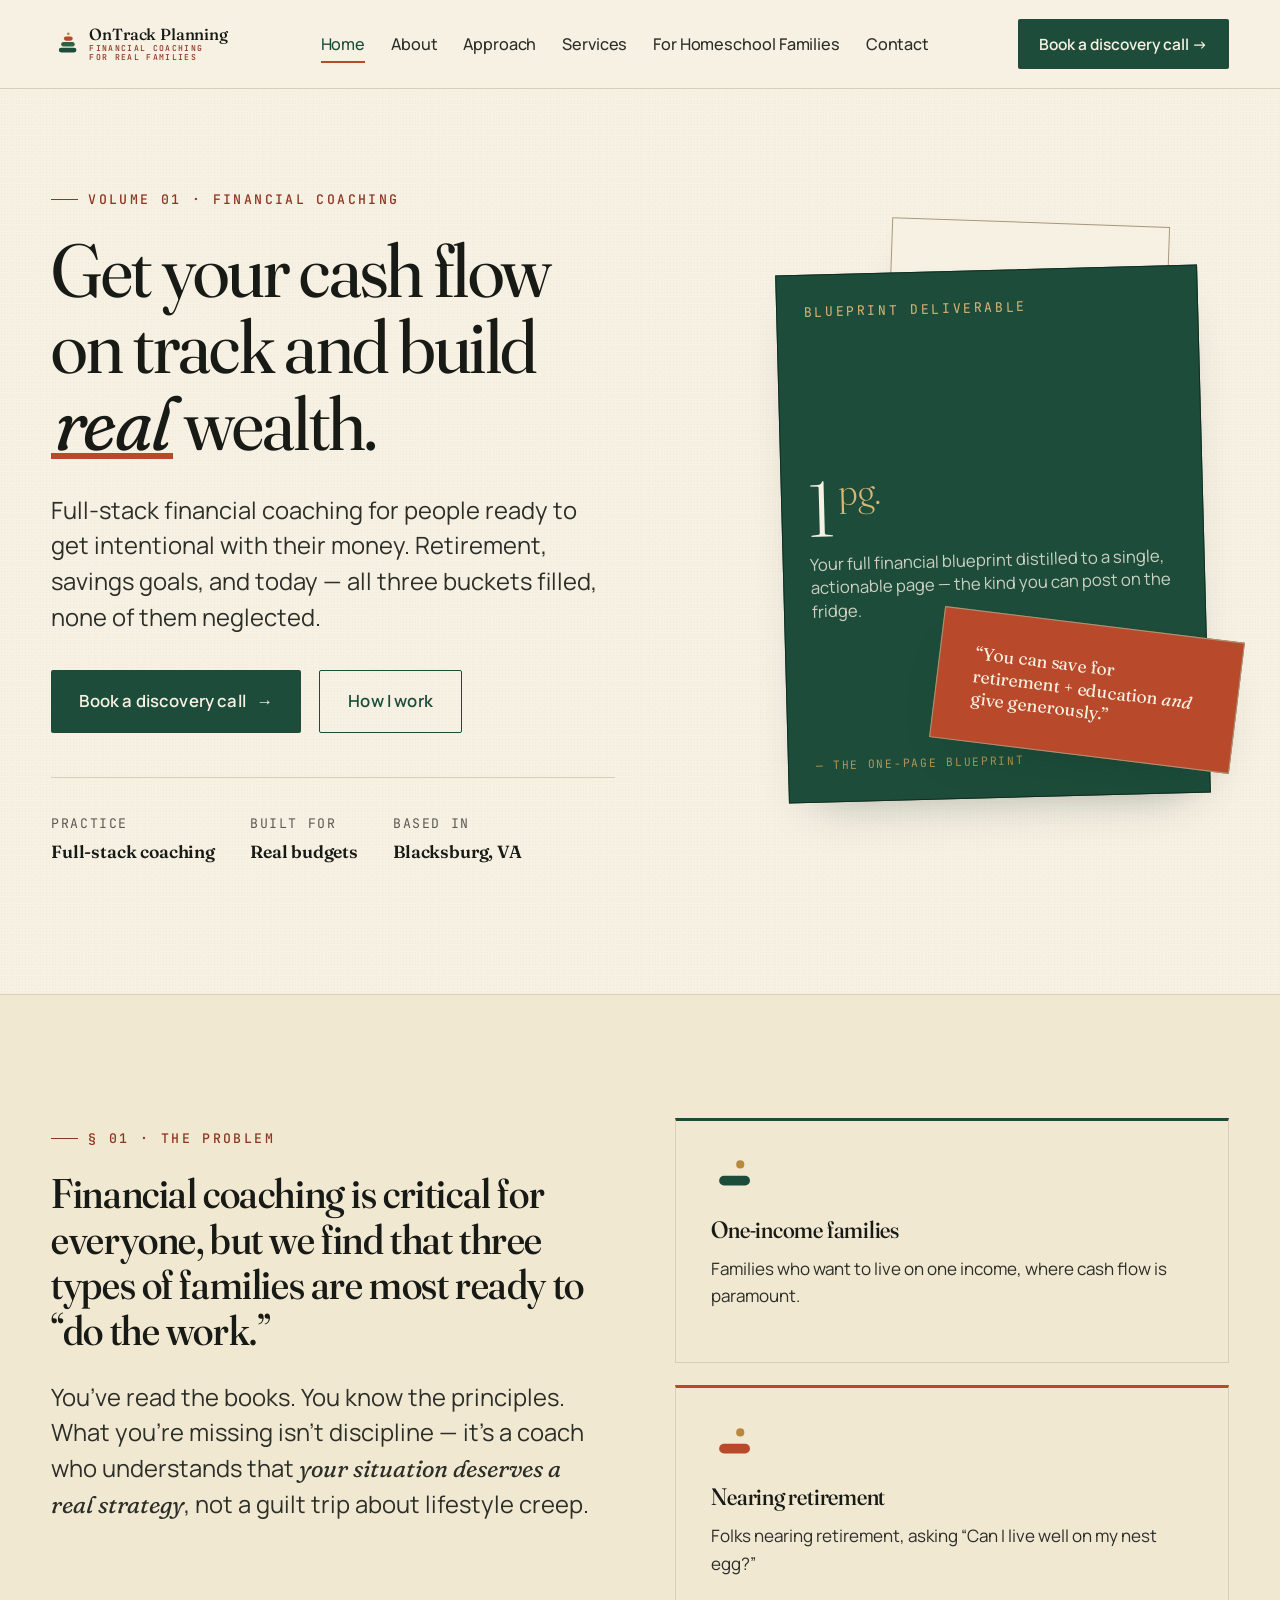
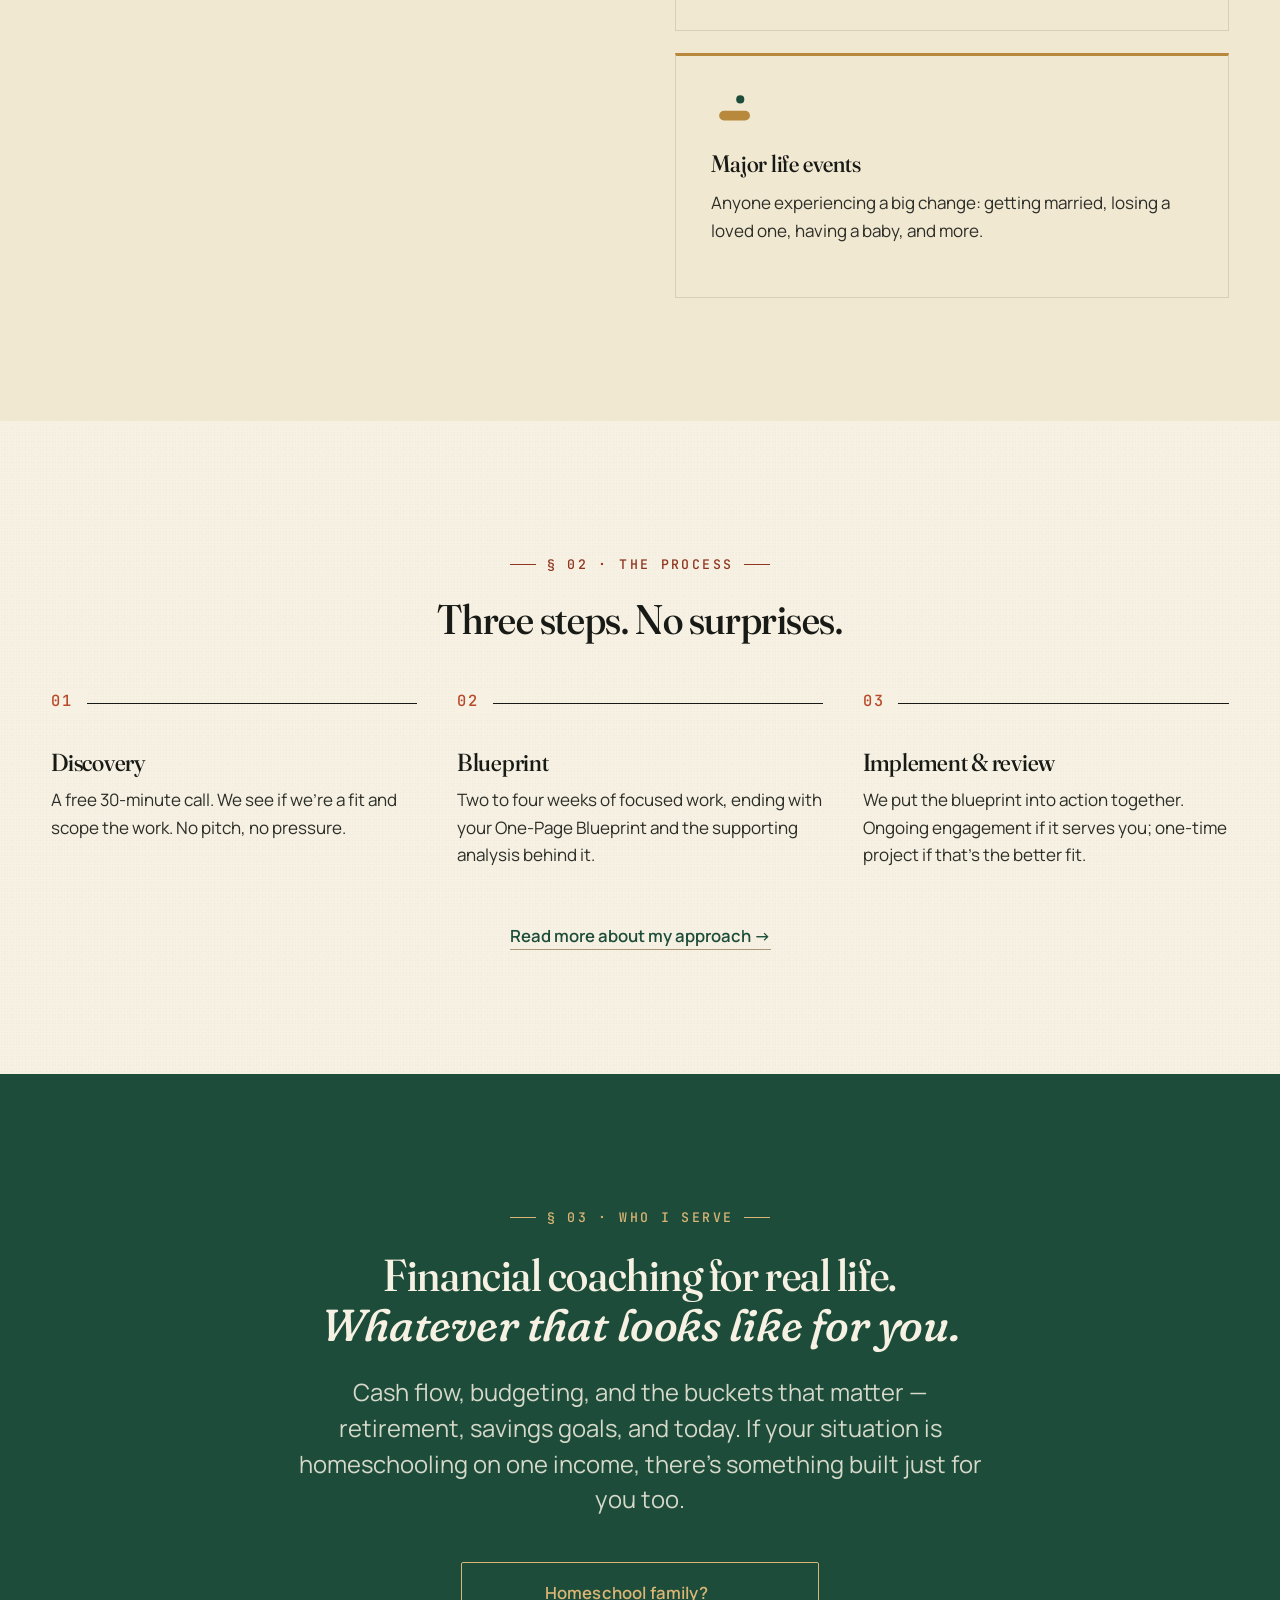
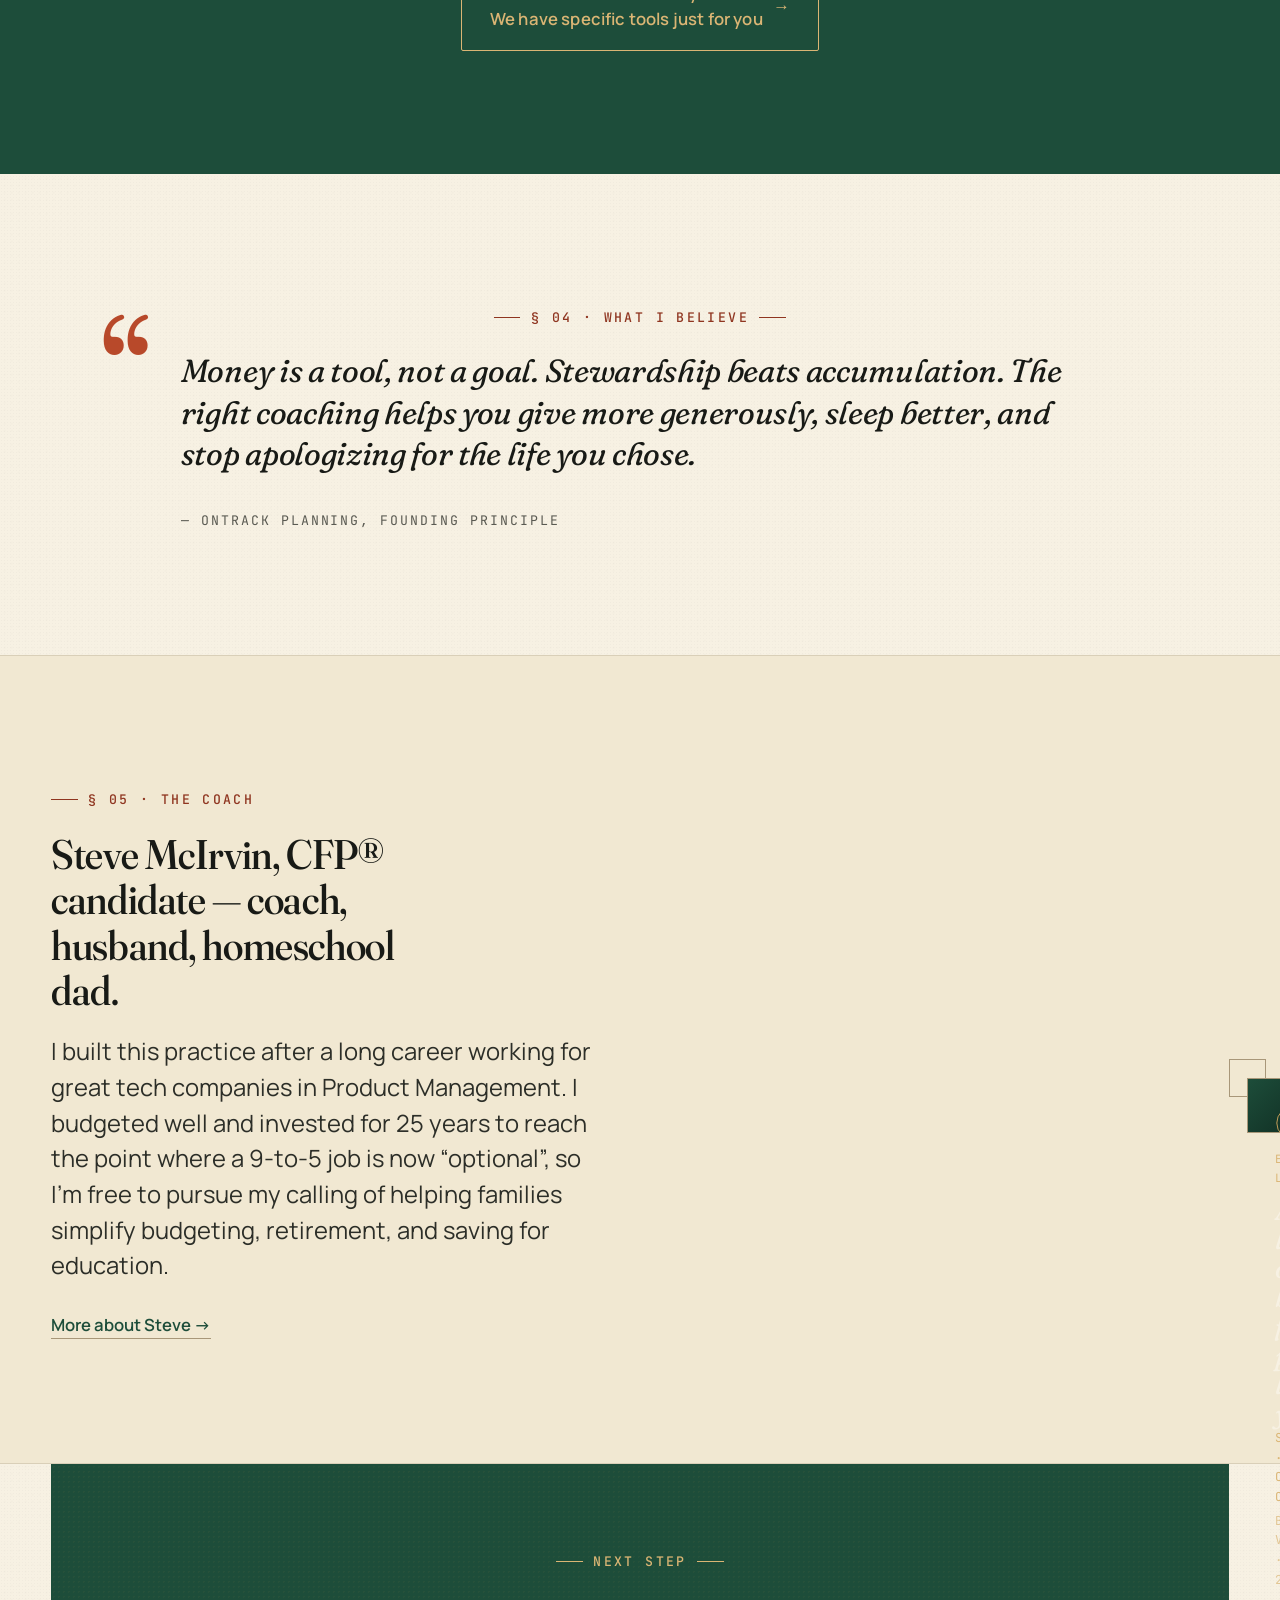
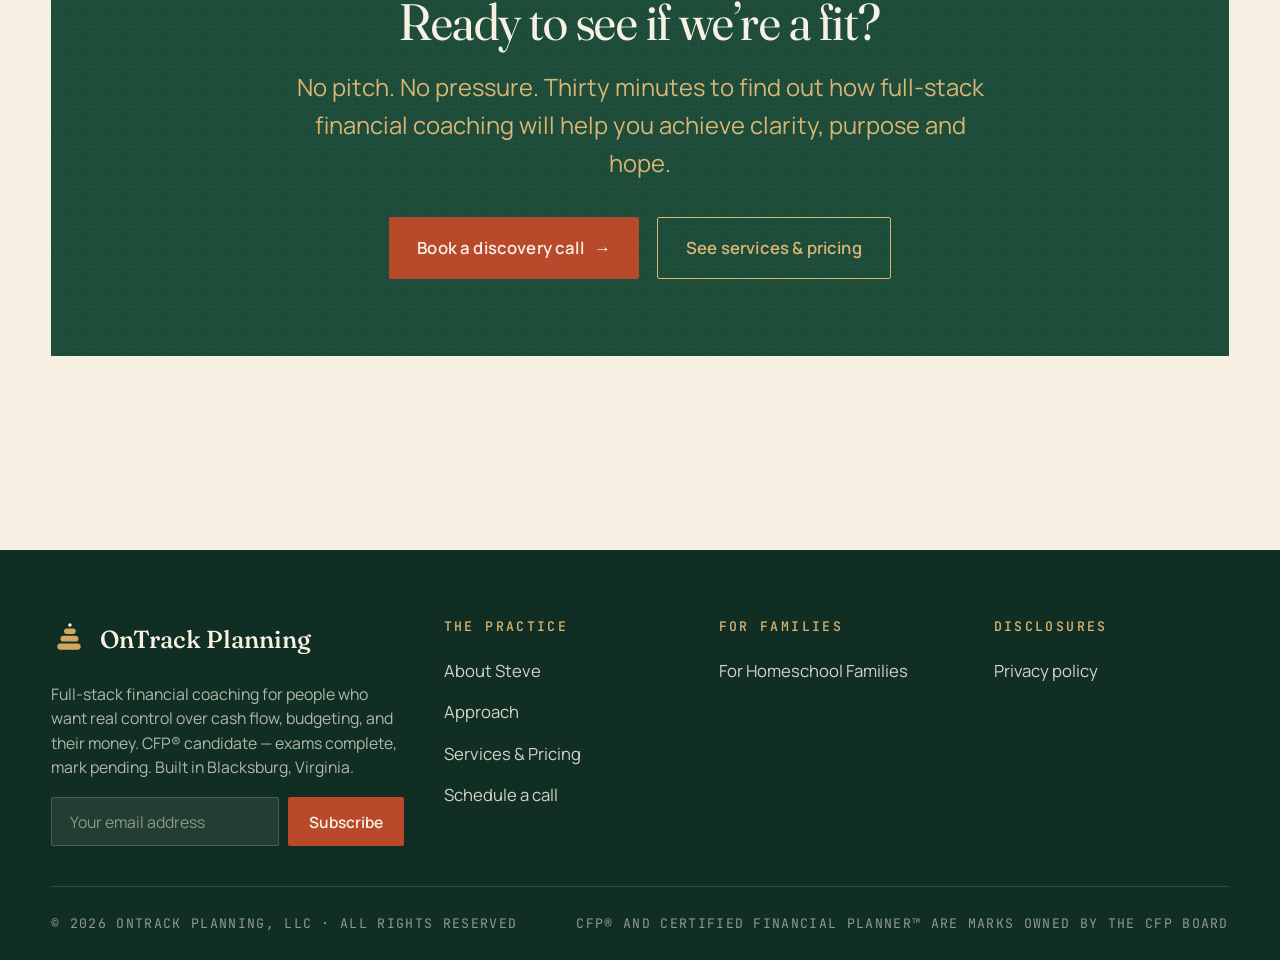
==== index.html @ 56418310 "Sync content from otp-source@a77f4260a13d72c2819e6f4f45ea67a76b4d316c" ====
<!DOCTYPE html>

<html lang="en">
<head>
<meta charset="utf-8"/>
<meta content="width=device-width, initial-scale=1.0" name="viewport"/>
<title>OnTrack Planning — Full-Stack Financial Coaching</title>
<meta content="Full-stack financial coaching for people who want real control over cash flow, budgeting, and their money. Retirement, savings goals, and today — without sacrificing what matters to you." name="description"/>
<link href="https://fonts.googleapis.com" rel="preconnect"/>
<link crossorigin="" href="https://fonts.gstatic.com" rel="preconnect"/>
<link href="https://fonts.googleapis.com/css2?family=Fraunces:ital,opsz,wght,SOFT,WONK@0,9..144,300..700,0..100,0..1;1,9..144,300..700,0..100,0..1&amp;family=Manrope:wght@400;500;600;700&amp;family=JetBrains+Mono:wght@400;500&amp;display=swap" rel="stylesheet"/>
<link href="style.css" rel="stylesheet"/>
</head>
<body>
<!-- ===== HEADER ===== -->
<header class="site-header">
<nav class="nav">
<a class="brand" href="index.html">
<svg aria-hidden="true" class="brand-lockup" viewBox="0 0 236 60" xmlns="http://www.w3.org/2000/svg">
<g transform="translate(4,11.9) scale(0.441875)">
<rect x="14" y="52" width="52" height="14" rx="7" fill="#1d4d3a"/>
<rect x="21" y="35" width="40" height="13" rx="6.5" fill="#2d6249"/>
<rect x="29" y="19" width="26" height="12" rx="6" fill="#b8492a"/>
<circle cx="42" cy="11" r="4" fill="#b8893d"/>
</g>
<text x="50" y="24.7" font-family="Fraunces, serif" font-weight="500" font-size="21" fill="#181a16" letter-spacing="-0.2">OnTrack Planning</text>
<text x="50" y="38.7" font-family="JetBrains Mono, monospace" font-weight="500" font-size="10.6" fill="#8f3520" letter-spacing="1.75"><tspan x="50" dy="0">FINANCIAL COACHING</tspan><tspan x="50" dy="12">FOR REAL FAMILIES</tspan></text>
</svg>
</a>
<ul class="nav-links" id="navLinks">
<li><a href="index.html" data-page="index" class="active">Home</a></li>
<li><a href="about.html" data-page="about">About</a></li>
<li><a href="approach.html" data-page="approach">Approach</a></li>
<li><a href="services.html" data-page="services">Services</a></li>
<li><a href="homeschool-families.html" data-page="homeschool-families">For Homeschool Families</a></li>
<li><a href="contact.html" data-page="contact">Contact</a></li>
</ul>
<a class="nav-cta" href="contact.html">Book a discovery call →</a>
<button aria-label="Toggle menu" class="nav-toggle" onclick="document.getElementById('navLinks').classList.toggle('open')">
<svg fill="none" height="24" stroke="currentColor" stroke-width="2" viewBox="0 0 24 24" width="24"><path d="M4 6h16M4 12h16M4 18h16"></path></svg>
</button>
</nav>
</header>
<!-- ===== HERO ===== -->
<section class="hero">
<div class="wrap">
<div class="hero-grid">
<div>
<div class="eyebrow fade-up" data-key="home.s00.eyebrow-01">Volume 01 · Financial Coaching</div>
<h1 class="hero-title fade-up delay-1" data-key="home.s00.hero-title-01">Get your cash flow on track and build <span class="serif-italic underline-rust">real</span> wealth.</h1>
<p class="lead fade-up delay-2" data-key="home.s00.lead-01" style="margin-top:1.75rem;">Full-stack financial coaching for people ready to get intentional with their money. Retirement, savings goals, and today — all three buckets filled, none of them neglected.</p>
<div class="hero-cta-row fade-up delay-3">
<a class="btn btn-primary" data-key="home.s00.btn-primary-01" href="contact.html">Book a discovery call <span class="arrow">→</span></a>
<a class="btn btn-secondary" data-key="home.s00.btn-secondary-01" href="approach.html">How I work</a>
</div>
<div class="hero-meta fade-up delay-4">
<div>
            Practice<strong>Full-stack coaching</strong>
</div>
<div>
            Built for<strong>Real budgets</strong>
</div>
<div>
            Based in<strong>Blacksburg, VA</strong>
</div>
</div>
</div>
<div aria-hidden="true" class="hero-visual fade-up delay-3">
<div class="hero-card accent">
<svg height="auto" viewbox="0 0 200 160" width="80%">
<defs>
<pattern height="4" id="grain1" patternunits="userSpaceOnUse" width="4">
<circle cx="2" cy="2" fill="#1d4d3a" opacity="0.2" r="0.4"></circle>
</pattern>
</defs>
<rect fill="url(#grain1)" height="160" width="200"></rect>
<!-- Tree-ring concentric circles -->
<g fill="none" stroke="#1d4d3a" stroke-width="1">
<circle cx="100" cy="80" r="15"></circle>
<circle cx="100" cy="80" opacity="0.7" r="28"></circle>
<circle cx="100" cy="80" opacity="0.5" r="42"></circle>
<circle cx="100" cy="80" opacity="0.3" r="58"></circle>
</g>
<circle cx="100" cy="80" fill="#b8492a" r="6"></circle>
<text fill="#1d4d3a" font-family="JetBrains Mono" font-size="6" letter-spacing="2" text-anchor="middle" x="100" y="148">PATIENT CAPITAL</text>
</svg>
</div>
<div class="hero-card main">
<div class="card-eyebrow" data-key="home.s00.card-eyebrow-01">Blueprint deliverable</div>
<div>
<div class="card-figure" data-key="home.s00.card-figure-01">1<sup>pg.</sup></div>
<p data-key="home.s00.p-01" style="margin:0; color:rgba(247,241,227,0.8); font-size:0.95rem; line-height:1.4;">Your full financial blueprint distilled to a single, actionable page — the kind you can post on the fridge.</p>
</div>
<div style="font-family: 'JetBrains Mono', monospace; font-size: 0.65rem; letter-spacing: 0.15em; color: rgba(212,168,92,0.8); text-transform: uppercase;">
            — the One‑Page Blueprint
          </div>
</div>
<div class="hero-card note">
<span style="padding: 0 0.5rem;">“You can save for retirement + education <em>and</em> give generously.”</span>
</div>
</div>
</div>
</div>
</section>
<!-- ===== THE PROBLEM ===== -->
<section style="background: var(--paper-warm); border-top: 1px solid var(--rule);">
<div class="wrap">
<div class="two-col" style="align-items: start;">
<div>
<div class="eyebrow" data-key="home.s01.eyebrow-01">§ 01 · The problem</div>
<h2 data-key="home.s01.h2-01">Financial coaching is critical for everyone, but we find that three types of families are most ready to “do the work.”</h2>
<p class="lead" data-key="home.s01.p-01" style="margin-top: 1.5rem;">You’ve read the books. You know the principles. What you’re missing isn’t discipline — it’s a coach who understands that <span class="serif-italic">your situation deserves a real strategy</span>, not a guilt trip about lifestyle creep.</p>
</div>
<div class="card-grid" style="gap: 1.25rem;">
<div class="card" style="border-top: 3px solid var(--forest);">
<svg aria-hidden="true" height="33" style="margin-bottom: 1rem;" viewbox="0 0 64 40" width="52">
<rect height="12" rx="6" style="fill: var(--forest);" width="38" x="10" y="24"></rect>
<circle cx="36" cy="10" r="5" style="fill: var(--gold);"></circle>
</svg>
<h3 data-key="home.s01.h3-01">One-income families</h3>
<p data-key="home.s01.card-p-01">Families who want to live on one income, where cash flow is paramount.</p>
</div>
<div class="card" style="border-top: 3px solid var(--rust);">
<svg aria-hidden="true" height="33" style="margin-bottom: 1rem;" viewbox="0 0 64 40" width="52">
<rect height="12" rx="6" style="fill: var(--rust);" width="38" x="10" y="24"></rect>
<circle cx="36" cy="10" r="5" style="fill: var(--gold);"></circle>
</svg>
<h3 data-key="home.s01.h3-02">Nearing retirement</h3>
<p data-key="home.s01.card-p-02">Folks nearing retirement, asking “Can I live well on my nest egg?”</p>
</div>
<div class="card" style="border-top: 3px solid var(--gold);">
<svg aria-hidden="true" height="33" style="margin-bottom: 1rem;" viewbox="0 0 64 40" width="52">
<rect height="12" rx="6" style="fill: var(--gold);" width="38" x="10" y="24"></rect>
<circle cx="36" cy="10" r="5" style="fill: var(--forest);"></circle>
</svg>
<h3 data-key="home.s01.h3-03">Major life events</h3>
<p data-key="home.s01.card-p-03">Anyone experiencing a big change: getting married, losing a loved one, having a baby, and more.</p>
</div>
</div>
</div>
</div>
</section>
<!-- ===== 3-STEP PROCESS ===== -->
<section>
<div class="wrap">
<div class="section-head center">
<div>
<div class="eyebrow center" data-key="home.s02.eyebrow-01">§ 02 · The process</div>
<h2 data-key="home.s02.h2-01">Three steps. No surprises.</h2>
</div>
</div>
<div class="steps three">
<div class="step">
<h3 data-key="home.s02.h3-01">Discovery</h3>
<p data-key="home.s02.p-01">A free 30-minute call. We see if we’re a fit and scope the work. No pitch, no pressure.</p>
</div>
<div class="step">
<h3 data-key="home.s02.h3-02">Blueprint</h3>
<p data-key="home.s02.p-02">Two to four weeks of focused work, ending with your One-Page Blueprint and the supporting analysis behind it.</p>
</div>
<div class="step">
<h3 data-key="home.s02.h3-03">Implement &amp; review</h3>
<p data-key="home.s02.p-03">We put the blueprint into action together. Ongoing engagement if it serves you; one-time project if that’s the better fit.</p>
</div>
</div>
<div class="text-center" style="margin-top: 3rem;">
<a class="text-link" data-key="home.s02.link-01" href="approach.html">Read more about my approach →</a>
</div>
</div>
</section>
<!-- ===== WHO I SERVE ===== -->
<section style="background: var(--forest); color: var(--paper);">
<div class="wrap">
<div style="display: grid; grid-template-columns: 1fr; gap: 3rem; align-items: center;">
<div style="text-align: center; max-width: 56rem; margin: 0 auto;">
<div class="eyebrow center on-dark" data-key="home.s03.eyebrow-01">§ 03 · who I serve</div>
<h2 data-key="home.s03.h2-01" style="color: var(--paper); font-size: clamp(2rem, 3.5vw, 3rem);">Financial coaching for real life.<br/><span class="serif-italic">Whatever that looks like for you.</span></h2>
<p data-key="home.s03.p-01" style="color: rgba(247,241,227,0.85); font-size: var(--t-lead); max-width: 50ch; margin: 1.5rem auto 0; line-height: 1.5;">Cash flow, budgeting, and the buckets that matter — retirement, savings goals, and today. If your situation is homeschooling on one income, there’s something built just for you too.</p>
<div style="margin-top: 2.5rem;">
<a class="btn btn-secondary" data-key="home.s03.btn-secondary-01" href="homeschool-families.html" style="border-color: var(--gold-soft); color: var(--gold-soft);">Homeschool family?<br/>We have specific tools just for you <span class="arrow">→</span></a>
</div>
</div>
</div>
</div>
</section>
<!-- ===== PHILOSOPHY (replaces social proof pre-launch) ===== -->
<section>
<div class="wrap-narrow">
<div class="text-center">
<div class="eyebrow center" data-key="home.s04.eyebrow-01">§ 04 · What I believe</div>
</div>
<blockquote class="pullquote" data-key="home.s04.blockquote-01">Money is a tool, not a goal. Stewardship beats accumulation. The right coaching helps you give more generously, sleep better, and stop apologizing for the life you chose.</blockquote>
<span class="pullquote-attr" data-key="home.s04.pullquote-attr-01">— OnTrack Planning, founding principle</span>
</div>
</section>
<!-- ===== FEATURED RESOURCES (hidden — re-enable by removing this comment wrapper) =====
<section style="background: var(--paper-warm); border-top: 1px solid var(--rule); border-bottom: 1px solid var(--rule);">
<div class="wrap">
<div class="section-head">
<div>
<div class="eyebrow" data-key="home.s05.eyebrow-01">§ 05 · Recent essays</div>
<h2 data-key="home.s05.h2-01">Read first. Decide later.</h2>
</div>
<p class="lead" data-key="home.s05.lead-01">Long-form thinking on the specific money decisions real families face. One new piece each week.</p>
</div>
<div class="card-grid three">
<article class="card">
<span class="card-meta" data-key="home.s05.meta-01">Cornerstone · 12 min read</span>
<h3 data-key="home.s05.h3-01">The One-Income Family Money Reset</h3>
<p data-key="home.s05.p-01">The reset isn’t about cutting back. It’s about deciding which buckets get fed in which order, and committing.</p>
<a class="text-link" data-key="home.s05.link-01" href="resources.html">Read the essay →</a>
</article>
<article class="card">
<span class="card-meta" data-key="home.s05.meta-02">Niche · 9 min read</span>
<h3 data-key="home.s05.h3-02">Why generic budgeting advice keeps failing you</h3>
<p data-key="home.s05.p-02">Standard financial advice assumes steady income and a tidy timeline. Most of it doesn’t survive contact with real life.</p>
<a class="text-link" data-key="home.s05.link-02" href="resources.html">Read the essay →</a>
</article>
<article class="card">
<span class="card-meta" data-key="home.s05.meta-03">Framework · 11 min read</span>
<h3 data-key="home.s05.h3-03">The 3-Bucket Approach</h3>
<p data-key="home.s05.p-03">Retirement, savings goals, today. How to fund all three without robbing any of them.</p>
<a class="text-link" data-key="home.s05.link-03" href="resources.html">Read the essay →</a>
</article>
</div>
<div class="text-center" style="margin-top: 2.5rem;">
<a class="text-link" data-key="home.s05.link-04" href="resources.html">See all resources →</a>
</div>
</div>
</section>
===== END FEATURED RESOURCES ===== -->
<!-- ===== ABOUT SNAPSHOT ===== -->
<section style="background: var(--paper-warm); border-top: 1px solid var(--rule); border-bottom: 1px solid var(--rule);">
<div class="wrap">
<div class="two-col" style="align-items: center;">
<div>
<div class="eyebrow" data-key="home.s05.eyebrow-01">§ 05 · The coach</div>
<h2 data-key="home.s05.h2-01" style="max-width: 14ch;">Steve McIrvin, CFP® candidate — coach, husband, homeschool dad.</h2>
<p class="lead" data-key="home.s05.lead-01">I built this practice after a long career working for great tech companies in Product Management. I budgeted well and invested for 25 years to reach the point where a 9-to-5 job is now “optional”, so I'm free to pursue my calling of helping families simplify budgeting, retirement, and saving for education.</p>
<a class="text-link" data-key="home.s05.link-01" href="about.html">More about Steve →</a>
</div>
<div style="position: relative; aspect-ratio: 4 / 5; max-width: 380px; margin-left: auto;">
<!-- Decorative bookplate / portrait frame -->
<div style="position: absolute; inset: 0; background: var(--paper-warm); border: 1px solid var(--rule-strong); padding: 1rem;">
<div style="position: absolute; inset: 1rem; border: 1px solid var(--rule-strong); padding: 1.5rem; display: flex; flex-direction: column; justify-content: space-between; background: linear-gradient(135deg, var(--forest) 0%, var(--forest-deep) 100%); color: var(--paper);">
<div>
<svg fill="none" height="36" viewbox="0 0 40 40" width="36">
<circle cx="20" cy="20" r="18" stroke="#d4a85c" stroke-width="1"></circle>
<text fill="#d4a85c" font-family="Fraunces" font-size="14" font-style="italic" text-anchor="middle" x="20" y="25">S</text>
</svg>
</div>
<div>
<div style="font-family: 'JetBrains Mono', monospace; font-size: 0.65rem; letter-spacing: 0.18em; text-transform: uppercase; color: var(--gold-soft); margin-bottom: 0.5rem;">Ex Libris</div>
<div style="font-family: 'Fraunces', serif; font-size: 1.5rem; line-height: 1.1; font-style: italic; font-variation-settings: 'SOFT' 70;">
                A library of blueprints for people like you.
              </div>
</div>
<div style="font-family: 'JetBrains Mono', monospace; font-size: 0.7rem; letter-spacing: 0.15em; text-transform: uppercase; color: var(--gold-soft);">
<div>Steve · CFP® Candidate</div>
<div style="margin-top: 4px; opacity: 0.7;">Blacksburg, VA · 2026</div>
</div>
</div>
</div>
</div>
</div>
</div>
</section>
<!-- ===== FINAL CTA ===== -->
<section style="padding-top: 0;">
<div class="wrap">
<div class="cta-block">
<div class="eyebrow center on-dark" data-key="home.s06.eyebrow-01">Next step</div>
<h2 data-key="home.s06.h2-01">Ready to see if we’re a fit?</h2>
<p data-key="home.s06.p-01">No pitch. No pressure. Thirty minutes to find out how full-stack financial coaching will help you achieve clarity, purpose and hope.</p>
<div class="cta-block-row">
<a class="btn btn-primary" data-key="home.s06.btn-primary-01" href="contact.html">Book a discovery call <span class="arrow">→</span></a>
<a class="btn btn-secondary" data-key="home.s06.btn-secondary-01" href="services.html">See services &amp; pricing</a>
</div>
</div>
</div>
</section>
<!-- ===== FOOTER ===== -->
<footer class="site-footer">
<div class="wrap">
<div class="footer-grid">
<div class="footer-col">
<div class="footer-brand">
<svg width="36" height="36" viewBox="0 0 80 80" fill="none">
<rect x="14" y="52" width="52" height="14" rx="7" fill="#d4a85c"/>
<rect x="21" y="35" width="40" height="13" rx="6.5" fill="#d4a85c"/>
<rect x="29" y="19" width="26" height="12" rx="6" fill="#d4a85c"/>
<circle cx="42" cy="11" r="4" fill="#f7f1e3"/>
</svg>
<div class="footer-brand-name">OnTrack Planning</div>
</div>
<p>Full-stack financial coaching for people who want real control over cash flow, budgeting, and their money. CFP® candidate — exams complete, mark pending. Built in Blacksburg, Virginia.</p>
<form class="footer-email" onsubmit="event.preventDefault();">
<input aria-label="Email" placeholder="Your email address" type="email"/>
<button type="submit">Subscribe</button>
</form>
</div>
<div class="footer-col">
<h4>The Practice</h4>
<ul>
<li><a href="about.html">About Steve</a></li>
<li><a href="approach.html">Approach</a></li>
<li><a href="services.html">Services &amp; Pricing</a></li>
<li><a href="contact.html">Schedule a call</a></li>
</ul>
</div>
<div class="footer-col">
<h4>For Families</h4>
<ul>
<li><a href="homeschool-families.html">For Homeschool Families</a></li>
<!-- <li><a href="resources.html">Workshops</a></li> -->
<!-- <li><a href="resources.html">Articles archive</a></li> -->
</ul>
</div>
<div class="footer-col">
<h4>Disclosures</h4>
<ul>
<!-- <li><a href="#">Form ADV Part 2</a></li> -->
<!-- <li><a href="#">Form CRS</a></li> -->
<li><a href="policies-terms.html">Privacy policy</a></li>
<!-- <li><a href="#">Terms of service</a></li> -->
</ul>
</div>
</div>
<div class="footer-bottom">
<div>© 2026 OnTrack Planning, LLC · All rights reserved</div>
<div>CFP® and Certified Financial Planner™ are marks owned by the CFP Board</div>
</div>
</div>
</footer>
</body>
</html>
---- style.css ----
/* =========================================================
   OnTrack Planning — Design System
   Editorial / scholarly aesthetic
   Deep forest + warm rust on parchment
   ========================================================= */

:root {
  /* Ink & paper */
  --ink:        #181a16;
  --ink-soft:   #2c2e28;
  --ink-mute:   #5a5a52;
  --rule:       #d9cfb8;
  --rule-strong:#a89779;

  /* Parchment / cream backgrounds */
  --paper:      #f7f1e3;
  --paper-warm: #f1e8d2;
  --paper-deep: #e9dec2;

  /* Forest — primary brand */
  --forest:        #1d4d3a;
  --forest-deep:   #102e23;
  --forest-soft:   #2d6249;

  /* Rust — accent */
  --rust:       #b8492a;
  --rust-deep:  #8f3520;

  /* Gold — for marks and seals */
  --gold:       #b8893d;
  --gold-soft:  #dab574;

  /* Type scale (clamp for fluid) */
  --t-display:  clamp(3.5rem, 7vw + 1rem, 7.5rem);
  --t-hero:     clamp(2.75rem, 4.5vw + 1rem, 5rem);
  --t-h1:       clamp(2.25rem, 3.5vw + 0.75rem, 3.75rem);
  --t-h2:       clamp(1.75rem, 2.2vw + 0.75rem, 2.5rem);
  --t-h3:       clamp(1.25rem, 1.2vw + 0.75rem, 1.6rem);
  --t-lead:     clamp(1.1rem, 0.6vw + 0.95rem, 1.35rem);
  --t-body:     1.0625rem;
  --t-small:    0.875rem;
  --t-micro:    0.75rem;

  /* Spacing */
  --gap-xs: 0.5rem;
  --gap-sm: 1rem;
  --gap:    1.5rem;
  --gap-md: 2.25rem;
  --gap-lg: 4rem;
  --gap-xl: 7rem;
  --gap-xxl: 10rem;

  --container: 78rem;
  --container-narrow: 58rem;
  --container-wide: 92rem;
}

* { box-sizing: border-box; }

html { scroll-behavior: smooth; font-size: 110%; }

body {
  margin: 0;
  font-family: "Manrope", system-ui, sans-serif;
  font-size: var(--t-body);
  line-height: 1.6;
  color: var(--ink);
  background: var(--paper);
  -webkit-font-smoothing: antialiased;
  background-image:
    radial-gradient(rgba(24,26,22,0.025) 1px, transparent 1px),
    radial-gradient(rgba(24,26,22,0.018) 1px, transparent 1px);
  background-size: 3px 3px, 7px 7px;
  background-position: 0 0, 1.5px 1.5px;
}

/* =========================================================
   Typography
   ========================================================= */

h1, h2, h3, h4, .display, .serif {
  font-family: "Fraunces", "Times New Roman", serif;
  font-weight: 500;
  letter-spacing: -0.01em;
  line-height: 1.05;
  color: var(--ink);
  margin: 0 0 0.5em;
  font-variation-settings: "SOFT" 30, "WONK" 0, "opsz" 144;
}

h1 { font-size: var(--t-h1); }
h2 { font-size: var(--t-h2); line-height: 1.1; }
h3 { font-size: var(--t-h3); line-height: 1.2; }

.display {
  font-size: var(--t-display);
  font-weight: 400;
  line-height: 0.95;
  letter-spacing: -0.025em;
}

.hero-title {
  font-size: var(--t-hero);
  font-weight: 400;
  line-height: 1.02;
  letter-spacing: -0.022em;
  margin: 0;
}

.lead {
  font-size: var(--t-lead);
  line-height: 1.5;
  color: var(--ink-soft);
  font-weight: 400;
  max-width: 42ch;
}

p { margin: 0 0 1.1em; max-width: 64ch; }
p:last-child { margin-bottom: 0; }

em, i { font-family: "Fraunces", serif; font-style: italic; font-variation-settings: "SOFT" 50; }

.eyebrow {
  font-family: "JetBrains Mono", ui-monospace, monospace;
  font-size: var(--t-micro);
  text-transform: uppercase;
  letter-spacing: 0.18em;
  color: var(--rust-deep);
  font-weight: 500;
  display: inline-flex;
  align-items: center;
  gap: 0.6rem;
  margin-bottom: 1.25rem;
}

.eyebrow::before {
  content: "";
  width: 1.5rem;
  height: 1px;
  background: var(--rust-deep);
}

.eyebrow.center { justify-content: center; }
.eyebrow.center::after {
  content: "";
  width: 1.5rem;
  height: 1px;
  background: var(--rust-deep);
}

/* On-dark variant: used when an eyebrow sits on a dark (forest) section
   background. Swaps the rust-deep dash/text color for gold-soft, which
   is readable against forest. Apply as an added class (e.g.
   class="eyebrow center on-dark") rather than inline styles/manual
   spans, so it survives content.md re-syncs. */
.eyebrow.on-dark { color: var(--gold-soft); }
.eyebrow.on-dark::before { background: var(--gold-soft); }
.eyebrow.on-dark.center::after { background: var(--gold-soft); }

.section-num {
  font-family: "JetBrains Mono", monospace;
  font-size: var(--t-micro);
  color: var(--rust);
  letter-spacing: 0.1em;
  display: block;
  margin-bottom: 0.75rem;
}

.underline-rust {
  display: inline;
  background-image: linear-gradient(to right, var(--rust) 0, var(--rust) 100%);
  background-size: 100% 6px;
  background-position: 0 88%;
  background-repeat: no-repeat;
  padding: 0 0.05em;
}

.underline-forest {
  background-image: linear-gradient(to right, var(--forest-soft) 0, var(--forest-soft) 100%);
  background-size: 100% 6px;
  background-position: 0 88%;
  background-repeat: no-repeat;
}

.serif-italic {
  font-family: "Fraunces", serif;
  font-style: italic;
  font-variation-settings: "SOFT" 70;
}

/* =========================================================
   Layout
   ========================================================= */

.wrap {
  max-width: var(--container);
  margin: 0 auto;
  padding: 0 clamp(1.25rem, 4vw, 3rem);
}

.wrap-narrow { max-width: var(--container-narrow); margin: 0 auto; padding: 0 clamp(1.25rem, 4vw, 3rem); }
.wrap-wide   { max-width: var(--container-wide);   margin: 0 auto; padding: 0 clamp(1.25rem, 4vw, 3rem); }

section { padding: var(--gap-xl) 0; position: relative; }
section.tight { padding: var(--gap-lg) 0; }
section.short { padding: var(--gap-md) 0; }

.rule {
  height: 1px;
  background: var(--rule);
  margin: 0;
  border: 0;
}

.rule-dotted {
  border: 0;
  border-top: 1px dotted var(--rule-strong);
}

/* =========================================================
   Header / Navigation
   ========================================================= */

.site-header {
  position: sticky;
  top: 0;
  z-index: 100;
  background: rgba(247,241,227,0.93);
  backdrop-filter: saturate(120%) blur(8px);
  border-bottom: 1px solid var(--rule);
}

.nav {
  display: flex;
  align-items: center;
  justify-content: space-between;
  max-width: var(--container);
  margin: 0 auto;
  padding: 1.1rem clamp(1.25rem, 4vw, 3rem);
  gap: 2rem;
}

.brand {
  display: flex;
  align-items: center;
  gap: 0.7rem;
  text-decoration: none;
  color: var(--ink);
}

.brand-lockup {
  display: block;
  height: 46px;
  width: auto;
}

.nav-links {
  display: flex;
  gap: clamp(1rem, 2vw, 2rem);
  list-style: none;
  margin: 0;
  padding: 0;
  align-items: center;
}

.nav-links a {
  font-family: "Manrope", sans-serif;
  font-size: 0.92rem;
  font-weight: 500;
  color: var(--ink-soft);
  text-decoration: none;
  position: relative;
  letter-spacing: -0.005em;
  transition: color 0.2s;
}

.nav-links a:hover { color: var(--forest); }

.nav-links a.active { color: var(--forest); }
.nav-links a.active::after {
  content: "";
  position: absolute;
  left: 0; right: 0;
  bottom: -8px;
  height: 2px;
  background: var(--rust);
}

.nav-cta {
  font-family: "Manrope", sans-serif;
  font-size: 0.88rem;
  font-weight: 600;
  background: var(--forest);
  color: var(--paper);
  padding: 0.7rem 1.2rem;
  border-radius: 2px;
  text-decoration: none;
  transition: background 0.2s, transform 0.15s;
  white-space: nowrap;
}

.nav-cta:hover { background: var(--forest-deep); transform: translateY(-1px); }

.nav-toggle {
  display: none;
  background: none;
  border: 0;
  padding: 0.5rem;
  cursor: pointer;
  color: var(--ink);
}

@media (max-width: 920px) {
  .nav-links { display: none; }
  .nav-toggle { display: block; }
  .nav-cta { display: none; }
  .nav-links.open {
    display: flex;
    position: absolute;
    top: 100%;
    left: 0;
    right: 0;
    background: var(--paper);
    flex-direction: column;
    padding: 1rem 2rem 2rem;
    gap: 1.25rem;
    border-bottom: 1px solid var(--rule);
    align-items: flex-start;
  }
}

/* =========================================================
   Buttons
   ========================================================= */

.btn {
  display: inline-flex;
  align-items: center;
  gap: 0.6rem;
  font-family: "Manrope", sans-serif;
  font-weight: 600;
  font-size: 0.95rem;
  letter-spacing: 0.01em;
  padding: 0.95rem 1.6rem;
  text-decoration: none;
  border: 0;
  border-radius: 2px;
  cursor: pointer;
  transition: all 0.2s;
  white-space: nowrap;
}

.btn-primary {
  background: var(--forest);
  color: var(--paper);
}
.btn-primary:hover {
  background: var(--forest-deep);
  transform: translateY(-1px);
  box-shadow: 0 8px 20px -8px rgba(16,46,35,0.4);
}

.btn-secondary {
  background: transparent;
  color: var(--forest);
  border: 1px solid var(--forest);
}
.btn-secondary:hover {
  background: var(--forest);
  color: var(--paper);
}

.btn-rust {
  background: var(--rust);
  color: var(--paper);
}
.btn-rust:hover {
  background: var(--rust-deep);
  transform: translateY(-1px);
}

.btn .arrow {
  font-family: "Fraunces", serif;
  font-weight: 300;
  transition: transform 0.2s;
}
.btn:hover .arrow { transform: translateX(3px); }

.text-link {
  font-family: "Manrope", sans-serif;
  font-weight: 600;
  font-size: 0.95rem;
  color: var(--forest);
  text-decoration: none;
  border-bottom: 1px solid var(--rule-strong);
  padding-bottom: 2px;
  transition: all 0.2s;
}
.text-link:hover { color: var(--rust-deep); border-bottom-color: var(--rust); }

/* =========================================================
   Hero
   ========================================================= */

.hero {
  padding: clamp(3rem, 7vw, 6rem) 0 clamp(4rem, 10vw, 8rem);
  position: relative;
  overflow: hidden;
}

.hero-grid {
  display: grid;
  grid-template-columns: 1fr;
  gap: var(--gap-lg);
  align-items: center;
}

@media (min-width: 900px) {
  .hero-grid { grid-template-columns: 1.15fr 1fr; gap: var(--gap-xl); }
}

.hero-meta {
  display: flex;
  gap: 2rem;
  margin-top: 2.5rem;
  padding-top: 2rem;
  border-top: 1px solid var(--rule);
  font-family: "JetBrains Mono", monospace;
  font-size: var(--t-micro);
  text-transform: uppercase;
  letter-spacing: 0.12em;
  color: var(--ink-mute);
  flex-wrap: wrap;
}

.hero-meta strong {
  color: var(--ink);
  font-weight: 600;
  display: block;
  margin-top: 4px;
  font-family: "Fraunces", serif;
  font-size: 1rem;
  text-transform: none;
  letter-spacing: -0.01em;
}

.hero-cta-row {
  display: flex;
  gap: var(--gap-sm);
  flex-wrap: wrap;
  margin-top: 2rem;
}

/* =========================================================
   Hero visual: layered "card" composition
   ========================================================= */

.hero-visual {
  position: relative;
  aspect-ratio: 4/5;
  width: 100%;
  max-width: 480px;
  margin: 0 auto;
}

.hero-card {
  position: absolute;
  background: var(--paper-warm);
  border: 1px solid var(--rule-strong);
  box-shadow: 0 24px 50px -28px rgba(16,46,35,0.35);
  padding: 1.5rem;
}

.hero-card.main {
  inset: 8% 4% 4% 8%;
  background: var(--forest);
  color: var(--paper);
  border-color: var(--forest-deep);
  display: flex;
  flex-direction: column;
  justify-content: space-between;
  transform: rotate(-1.5deg);
}

.hero-card.main .card-eyebrow {
  font-family: "JetBrains Mono", monospace;
  font-size: var(--t-micro);
  letter-spacing: 0.2em;
  text-transform: uppercase;
  color: var(--gold-soft);
}

.hero-card.main .card-figure {
  font-family: "Fraunces", serif;
  font-size: clamp(3rem, 6vw, 4.5rem);
  font-weight: 300;
  line-height: 0.9;
  margin: 1rem 0 0.5rem;
  font-variation-settings: "SOFT" 30, "opsz" 144;
}

.hero-card.main .card-figure sup {
  font-size: 0.5em;
  vertical-align: top;
  margin-left: 4px;
  color: var(--gold-soft);
}

.hero-card.accent {
  inset: 0% 12% 60% 30%;
  background: var(--paper);
  transform: rotate(2deg);
  display: flex;
  align-items: center;
  justify-content: center;
}

.hero-card.note {
  inset: 67% -3% 11% 40%;
  background: var(--rust);
  color: var(--paper);
  transform: rotate(7deg);
  font-family: "Fraunces", serif;
  font-size: 1rem;
  line-height: 1.3;
  display: flex;
  align-items: center;
}

/* =========================================================
   Numbered list / process steps
   ========================================================= */

.steps {
  display: grid;
  gap: var(--gap-md);
  grid-template-columns: 1fr;
  counter-reset: step;
}

@media (min-width: 760px) {
  .steps.three { grid-template-columns: repeat(3, 1fr); }
  .steps.five  { grid-template-columns: repeat(5, 1fr); }
}

.step {
  counter-increment: step;
  position: relative;
  padding-top: 2.5rem;
  border-top: 1px solid var(--ink);
}

.step::before {
  content: counter(step, decimal-leading-zero);
  position: absolute;
  top: -0.85rem;
  left: 0;
  background: var(--paper);
  padding-right: 0.75rem;
  font-family: "JetBrains Mono", monospace;
  font-size: var(--t-small);
  letter-spacing: 0.15em;
  color: var(--rust);
  font-weight: 500;
}

.step h3 {
  margin: 0 0 0.5rem;
  font-size: 1.4rem;
}

.step p {
  font-size: 0.97rem;
  color: var(--ink-soft);
  margin: 0;
}

/* =========================================================
   Cards (Articles, services, value-adds)
   ========================================================= */

.card {
  background: var(--paper-warm);
  border: 1px solid var(--rule);
  padding: 2rem;
  position: relative;
  transition: transform 0.2s, box-shadow 0.2s, border-color 0.2s;
}

.card:hover {
  transform: translateY(-3px);
  box-shadow: 0 14px 30px -16px rgba(16,46,35,0.3);
  border-color: var(--rule-strong);
}

.card h3 {
  font-size: 1.35rem;
  margin: 0 0 0.6rem;
}

.card p {
  font-size: 0.97rem;
  color: var(--ink-soft);
  margin: 0 0 1rem;
}

.card .card-meta {
  font-family: "JetBrains Mono", monospace;
  font-size: var(--t-micro);
  letter-spacing: 0.15em;
  text-transform: uppercase;
  color: var(--rust-deep);
  margin-bottom: 1rem;
  display: block;
}

.card-grid {
  display: grid;
  gap: var(--gap);
  grid-template-columns: 1fr;
}

@media (min-width: 720px) { .card-grid.two   { grid-template-columns: 1fr 1fr; } }
@media (min-width: 800px) { .card-grid.three { grid-template-columns: repeat(3, 1fr); } gap: var(--gap-md); }
@media (min-width: 1000px) { .card-grid.four  { grid-template-columns: repeat(4, 1fr); } }

/* =========================================================
   Tier / pricing tables
   ========================================================= */

.tier-grid {
  display: grid;
  gap: var(--gap);
  grid-template-columns: 1fr;
}

@media (min-width: 800px) {
  .tier-grid { grid-template-columns: 1fr 1fr; gap: var(--gap-md); }
}

.tier {
  background: var(--paper-warm);
  border: 1px solid var(--rule-strong);
  padding: clamp(2rem, 3vw, 3rem);
  position: relative;
  display: flex;
  flex-direction: column;
}

.tier.featured {
  background: var(--forest);
  color: var(--paper);
  border-color: var(--forest-deep);
}

.tier.featured h3,
.tier.featured .tier-price,
.tier.featured ul li::marker {
  color: var(--paper);
}

.tier.featured .tier-eyebrow { color: var(--gold-soft); }

.tier.featured .tier-tag {
  position: absolute;
  top: 1.5rem;
  right: 1.5rem;
  background: var(--rust);
  color: var(--paper);
  padding: 0.3rem 0.7rem;
  font-family: "JetBrains Mono", monospace;
  font-size: var(--t-micro);
  letter-spacing: 0.15em;
  text-transform: uppercase;
}

.tier-eyebrow {
  font-family: "JetBrains Mono", monospace;
  font-size: var(--t-micro);
  letter-spacing: 0.18em;
  text-transform: uppercase;
  color: var(--rust-deep);
  margin-bottom: 1rem;
}

.tier h3 {
  font-size: clamp(1.6rem, 2.2vw, 2rem);
  margin: 0 0 1rem;
}

.tier-price {
  font-family: "Fraunces", serif;
  font-size: 2.5rem;
  font-weight: 400;
  line-height: 1;
  margin: 0 0 0.5rem;
  letter-spacing: -0.02em;
}

.tier-price small {
  font-size: 0.55em;
  color: inherit;
  opacity: 0.65;
  font-weight: 400;
  font-family: "Manrope", sans-serif;
  margin-left: 0.4rem;
}

.tier-desc {
  margin: 0 0 1.5rem;
  padding-bottom: 1.5rem;
  border-bottom: 1px dotted currentColor;
  opacity: 0.8;
  font-size: 0.97rem;
}

.tier ul {
  list-style: none;
  margin: 0 0 2rem;
  padding: 0;
  flex-grow: 1;
}

.tier ul li {
  padding: 0.55rem 0 0.55rem 1.6rem;
  position: relative;
  font-size: 0.97rem;
  line-height: 1.45;
}

.tier ul li::before {
  content: "→";
  position: absolute;
  left: 0;
  top: 0.55rem;
  font-family: "Fraunces", serif;
  font-weight: 300;
  color: var(--rust);
}

.tier.featured ul li::before { color: var(--gold-soft); }

.tier .btn { align-self: flex-start; }

/* =========================================================
   Comparison table
   ========================================================= */

.compare {
  width: 100%;
  border-collapse: collapse;
  font-size: 0.95rem;
  margin: 2rem 0;
}

.compare th,
.compare td {
  padding: 1rem;
  text-align: left;
  border-bottom: 1px solid var(--rule);
  vertical-align: top;
}

.compare th {
  font-family: "JetBrains Mono", monospace;
  font-size: var(--t-micro);
  text-transform: uppercase;
  letter-spacing: 0.12em;
  color: var(--ink-mute);
  font-weight: 500;
  border-bottom: 2px solid var(--ink);
  white-space: nowrap;
}

.compare th:first-child, .compare td:first-child { width: 40%; font-family: "Fraunces", serif; font-size: 1rem; }

.compare .yes { color: var(--forest); font-weight: 700; }
.compare .no  { color: var(--ink-mute); }

/* =========================================================
   Values / Principles
   ========================================================= */

.principles {
  display: grid;
  gap: var(--gap-md);
  grid-template-columns: 1fr;
}

@media (min-width: 760px) { .principles { grid-template-columns: repeat(3, 1fr); } }
@media (min-width: 1000px) { .principles.five { grid-template-columns: repeat(5, 1fr); } }

.principle {
  border-top: 2px solid var(--forest);
  padding-top: 1.5rem;
}

.principle .num {
  font-family: "JetBrains Mono", monospace;
  font-size: var(--t-micro);
  color: var(--rust);
  letter-spacing: 0.15em;
  display: block;
  margin-bottom: 0.75rem;
}

.principle h3 {
  font-size: 1.2rem;
  margin: 0 0 0.5rem;
}

.principle p {
  font-size: 0.95rem;
  color: var(--ink-soft);
  margin: 0;
}

/* =========================================================
   FAQ accordion
   ========================================================= */

.faq details {
  border-bottom: 1px solid var(--rule);
  padding: 1.5rem 0;
}

.faq details:first-child {
  border-top: 1px solid var(--rule);
}

.faq summary {
  font-family: "Fraunces", serif;
  font-size: 1.25rem;
  font-weight: 500;
  cursor: pointer;
  list-style: none;
  display: flex;
  justify-content: space-between;
  align-items: center;
  gap: 1rem;
  color: var(--ink);
  letter-spacing: -0.01em;
  font-variation-settings: "SOFT" 30;
}

.faq summary::-webkit-details-marker { display: none; }

.faq summary::after {
  content: "+";
  font-family: "Fraunces", serif;
  font-weight: 300;
  font-size: 1.8rem;
  color: var(--rust);
  line-height: 1;
  transition: transform 0.2s;
}

.faq details[open] summary::after {
  transform: rotate(45deg);
}

.faq details > p,
.faq details > div {
  margin-top: 1rem;
  color: var(--ink-soft);
  font-size: 1rem;
  line-height: 1.6;
}

/* =========================================================
   Quote / pull-quote
   ========================================================= */

.pullquote {
  font-family: "Fraunces", serif;
  font-style: italic;
  font-size: clamp(1.5rem, 2.5vw, 2.25rem);
  line-height: 1.3;
  font-weight: 400;
  font-variation-settings: "SOFT" 70;
  color: var(--ink);
  position: relative;
  padding: 0;
  margin: 0;
  letter-spacing: -0.01em;
}

.pullquote::before {
  content: "\201C";
  position: absolute;
  font-size: 5em;
  line-height: 1;
  color: var(--rust);
  top: -0.3em;
  left: -0.5em;
  font-style: normal;
  font-weight: 400;
}

.pullquote-attr {
  font-family: "JetBrains Mono", monospace;
  font-style: normal;
  font-size: var(--t-micro);
  letter-spacing: 0.15em;
  text-transform: uppercase;
  margin-top: 2rem;
  color: var(--ink-mute);
  display: block;
}

/* =========================================================
   CTA block (used near end of each page)
   ========================================================= */

.cta-block {
  background: var(--forest);
  color: var(--paper);
  padding: clamp(3rem, 6vw, 5rem) clamp(1.5rem, 4vw, 4rem);
  text-align: center;
  position: relative;
  overflow: hidden;
}

.cta-block::before {
  content: "";
  position: absolute;
  inset: 0;
  background-image:
    radial-gradient(rgba(184,137,61,0.1) 1px, transparent 1px);
  background-size: 5px 5px;
  opacity: 0.6;
  pointer-events: none;
}

.cta-block > * { position: relative; }

.cta-block h2 {
  color: var(--paper);
  font-size: clamp(2rem, 4vw, 3rem);
  font-weight: 400;
  max-width: 22ch;
  margin: 0 auto 1rem;
}

.cta-block p {
  color: var(--gold-soft);
  font-size: var(--t-lead);
  max-width: 50ch;
  margin: 0 auto 2rem;
}

.cta-block .btn-primary {
  background: var(--rust);
  color: var(--paper);
}
.cta-block .btn-primary:hover {
  background: var(--rust-deep);
}

.cta-block .btn-secondary {
  color: var(--gold-soft);
  border-color: var(--gold-soft);
}
.cta-block .btn-secondary:hover {
  background: var(--gold-soft);
  color: var(--forest-deep);
}

.cta-block-row {
  display: inline-flex;
  gap: var(--gap-sm);
  flex-wrap: wrap;
  justify-content: center;
}

/* =========================================================
   Section title block (used across pages)
   ========================================================= */

.section-head {
  display: grid;
  grid-template-columns: 1fr;
  gap: var(--gap);
  margin-bottom: var(--gap-md);
  align-items: end;
}

@media (min-width: 800px) {
  .section-head { grid-template-columns: 0.45fr 0.55fr; gap: var(--gap-lg); }
}

.section-head .lead { max-width: 50ch; }
.section-head.center { text-align: center; grid-template-columns: 1fr; justify-items: center; }
.section-head.center .lead { margin-left: auto; margin-right: auto; }

/* =========================================================
   Two-column text block
   ========================================================= */

.two-col {
  display: grid;
  grid-template-columns: 1fr;
  gap: var(--gap-md);
}
@media (min-width: 800px) {
  .two-col { grid-template-columns: 1fr 1fr; gap: var(--gap-lg); }
}

/* =========================================================
   Footer
   ========================================================= */

.site-footer {
  background: var(--forest-deep);
  color: var(--paper);
  padding: var(--gap-lg) 0 var(--gap) 0;
  margin-top: var(--gap-lg);
}

.footer-grid {
  display: grid;
  grid-template-columns: 1.5fr repeat(3, 1fr);
  gap: var(--gap-md);
  margin-bottom: var(--gap-md);
}

@media (max-width: 800px) {
  .footer-grid { grid-template-columns: 1fr 1fr; }
}
@media (max-width: 480px) {
  .footer-grid { grid-template-columns: 1fr; }
}

.footer-col h4 {
  font-family: "JetBrains Mono", monospace;
  font-size: var(--t-micro);
  letter-spacing: 0.18em;
  text-transform: uppercase;
  color: var(--gold-soft);
  margin: 0 0 1.25rem;
  font-weight: 500;
}

.footer-col ul {
  list-style: none;
  margin: 0;
  padding: 0;
}
.footer-col li { margin-bottom: 0.65rem; }

.footer-col a {
  color: var(--paper);
  text-decoration: none;
  font-size: 0.95rem;
  opacity: 0.85;
  transition: opacity 0.2s, color 0.2s;
}
.footer-col a:hover { opacity: 1; color: var(--gold-soft); }

.footer-brand {
  display: flex;
  align-items: flex-start;
  gap: 0.75rem;
  margin-bottom: 1.25rem;
}
.footer-brand-name {
  font-family: "Fraunces", serif;
  font-size: 1.4rem;
  font-weight: 500;
  font-variation-settings: "SOFT" 30;
}

.footer-col p {
  color: var(--paper);
  opacity: 0.7;
  font-size: 0.9rem;
  line-height: 1.55;
}

.footer-email {
  margin-top: 1rem;
  display: flex;
  gap: 0.5rem;
  flex-wrap: wrap;
}
.footer-email input {
  flex: 1;
  min-width: 0;
  background: rgba(247,241,227,0.08);
  border: 1px solid rgba(247,241,227,0.18);
  color: var(--paper);
  padding: 0.7rem 1rem;
  font-family: "Manrope", sans-serif;
  font-size: 0.9rem;
  border-radius: 2px;
}
.footer-email input::placeholder { color: rgba(247,241,227,0.5); }
.footer-email button {
  background: var(--rust);
  color: var(--paper);
  border: 0;
  padding: 0.7rem 1.2rem;
  font-family: "Manrope", sans-serif;
  font-weight: 600;
  font-size: 0.88rem;
  cursor: pointer;
  border-radius: 2px;
}

.footer-bottom {
  padding-top: var(--gap);
  border-top: 1px solid rgba(247,241,227,0.15);
  display: flex;
  justify-content: space-between;
  gap: var(--gap-sm);
  flex-wrap: wrap;
  font-family: "JetBrains Mono", monospace;
  font-size: var(--t-micro);
  letter-spacing: 0.1em;
  color: rgba(247,241,227,0.55);
  text-transform: uppercase;
}

.footer-bottom a { color: inherit; text-decoration: none; }
.footer-bottom a:hover { color: var(--gold-soft); }

/* =========================================================
   Decorative SVG (used inline)
   ========================================================= */

.deco-seal {
  display: inline-block;
  vertical-align: middle;
  color: var(--gold);
}

.flourish {
  display: block;
  margin: 1rem auto;
  color: var(--rust);
  opacity: 0.7;
}

/* =========================================================
   Animations
   ========================================================= */

@keyframes fadeUp {
  from { opacity: 0; transform: translateY(20px); }
  to   { opacity: 1; transform: translateY(0); }
}

@keyframes fadeIn {
  from { opacity: 0; }
  to   { opacity: 1; }
}

.fade-up {
  animation: fadeUp 0.9s cubic-bezier(0.2, 0.7, 0.2, 1) backwards;
}

.delay-1 { animation-delay: 0.1s; }
.delay-2 { animation-delay: 0.2s; }
.delay-3 { animation-delay: 0.35s; }
.delay-4 { animation-delay: 0.5s; }
.delay-5 { animation-delay: 0.65s; }
.delay-6 { animation-delay: 0.8s; }

@media (prefers-reduced-motion: reduce) {
  *, *::before, *::after {
    animation-duration: 0.001ms !important;
    transition-duration: 0.001ms !important;
  }
  html { scroll-behavior: auto; }
}

/* =========================================================
   Page-hero variant (smaller hero for inner pages)
   ========================================================= */

.page-hero {
  padding: clamp(3rem, 6vw, 5rem) 0 clamp(2rem, 4vw, 3rem);
  border-bottom: 1px solid var(--rule);
}

.page-hero h1 {
  font-size: clamp(2.5rem, 5vw, 4.5rem);
  font-weight: 400;
  line-height: 1.02;
  letter-spacing: -0.025em;
  max-width: 18ch;
  margin: 0 0 1.5rem;
}

.page-hero .lead {
  max-width: 48ch;
  font-size: var(--t-lead);
}

/* =========================================================
   Inline 3-bucket diagram
   ========================================================= */

.buckets {
  display: grid;
  grid-template-columns: 1fr;
  gap: var(--gap-sm);
}
@media (min-width: 760px) { .buckets { grid-template-columns: repeat(3, 1fr); } }

.bucket {
  border: 1px solid var(--rule-strong);
  padding: 2rem 1.5rem;
  text-align: center;
  background: var(--paper-warm);
  position: relative;
}

.bucket-label {
  font-family: "JetBrains Mono", monospace;
  font-size: var(--t-micro);
  text-transform: uppercase;
  letter-spacing: 0.15em;
  color: var(--rust);
  margin-bottom: 1rem;
}

.bucket-icon {
  width: 64px;
  height: 64px;
  margin: 0 auto 1.25rem;
  display: block;
  color: var(--forest);
}

.bucket h3 {
  font-size: 1.35rem;
  margin: 0 0 0.5rem;
}

.bucket p {
  font-size: 0.92rem;
  color: var(--ink-soft);
  margin: 0;
}

/* =========================================================
   Note / pulled-aside callout
   ========================================================= */

.note-aside {
  background: var(--paper-deep);
  border-left: 3px solid var(--rust);
  padding: 1.5rem 1.75rem;
  font-family: "Fraunces", serif;
  font-style: italic;
  font-size: 1.05rem;
  line-height: 1.5;
  font-variation-settings: "SOFT" 60;
  color: var(--ink-soft);
  margin: 2rem 0;
}

/* =========================================================
   Long-form prose
   ========================================================= */

.prose {
  max-width: 38rem;
}

.prose p {
  font-size: 1.08rem;
  line-height: 1.7;
  color: var(--ink-soft);
}

.prose p:first-of-type::first-line {
  font-variant: small-caps;
  letter-spacing: 0.04em;
}

.prose h2 {
  margin-top: 2.5rem;
  margin-bottom: 1rem;
  font-size: 1.6rem;
}

.prose h3 {
  margin-top: 2rem;
  margin-bottom: 0.5rem;
  font-size: 1.3rem;
}

/* =========================================================
   "what I don't do" list
   ========================================================= */

.dont-list {
  list-style: none;
  margin: 1.5rem 0;
  padding: 0;
}

.dont-list li {
  padding: 0.75rem 0 0.75rem 2rem;
  position: relative;
  font-family: "Fraunces", serif;
  font-size: 1.15rem;
  line-height: 1.4;
  color: rgba(247,241,227,0.92);
  border-bottom: 1px dotted var(--rule);
  font-variation-settings: "SOFT" 40;
}
.dont-list li:last-child { border: 0; }

.dont-list li::before {
  content: "✕";
  position: absolute;
  left: 0;
  top: 0.85rem;
  color: var(--rust);
  font-family: "Manrope", sans-serif;
  font-size: 0.9rem;
  font-weight: 700;
}

/* =========================================================
   Category filter tabs
   ========================================================= */

.tabs {
  display: flex;
  gap: 0.5rem;
  flex-wrap: wrap;
  border-bottom: 1px solid var(--rule);
  margin-bottom: var(--gap-md);
  padding-bottom: var(--gap-sm);
}

.tab {
  font-family: "Manrope", sans-serif;
  font-size: 0.9rem;
  font-weight: 500;
  padding: 0.55rem 1rem;
  background: transparent;
  border: 1px solid var(--rule-strong);
  color: var(--ink-soft);
  cursor: pointer;
  border-radius: 2px;
  transition: all 0.2s;
}
.tab:hover { background: var(--paper-warm); }
.tab.active {
  background: var(--forest);
  color: var(--paper);
  border-color: var(--forest);
}

/* =========================================================
   Article list (resources)
   ========================================================= */

.article-row {
  display: grid;
  grid-template-columns: auto 1fr auto;
  gap: var(--gap-md);
  padding: 1.5rem 0;
  border-bottom: 1px solid var(--rule);
  align-items: baseline;
  transition: background 0.2s;
}

.article-row:hover { background: var(--paper-warm); padding-left: 1rem; padding-right: 1rem; }

.article-row .article-num {
  font-family: "JetBrains Mono", monospace;
  font-size: 0.85rem;
  color: var(--rust);
  letter-spacing: 0.1em;
  font-weight: 500;
}

.article-row .article-title {
  font-family: "Fraunces", serif;
  font-size: 1.35rem;
  font-weight: 500;
  color: var(--ink);
  text-decoration: none;
  line-height: 1.2;
  font-variation-settings: "SOFT" 30;
  display: block;
}

.article-row .article-desc {
  font-size: 0.95rem;
  color: var(--ink-soft);
  margin-top: 0.4rem;
}

.article-row .article-meta {
  font-family: "JetBrains Mono", monospace;
  font-size: var(--t-micro);
  text-transform: uppercase;
  letter-spacing: 0.12em;
  color: var(--ink-mute);
  white-space: nowrap;
}

@media (max-width: 720px) {
  .article-row { grid-template-columns: auto 1fr; }
  .article-row .article-meta { grid-column: 2; padding-top: 0.5rem; }
}

/* =========================================================
   Video grid
   ========================================================= */

.video-grid {
  display: grid;
  grid-template-columns: 1fr;
  gap: var(--gap);
}
@media (min-width: 720px) { .video-grid { grid-template-columns: repeat(3, 1fr); } }

.video {
  text-decoration: none;
  color: inherit;
  display: block;
}

.video-thumb {
  aspect-ratio: 16 / 9;
  background: var(--forest);
  position: relative;
  overflow: hidden;
  border: 1px solid var(--rule-strong);
  display: flex;
  align-items: center;
  justify-content: center;
}

.video-thumb::before {
  content: "▶";
  color: var(--paper);
  font-size: 2rem;
  opacity: 0.9;
  z-index: 2;
}

.video-thumb svg {
  position: absolute;
  inset: 0;
  width: 100%;
  height: 100%;
  opacity: 0.5;
}

.video h4 {
  font-family: "Fraunces", serif;
  font-size: 1.05rem;
  font-weight: 500;
  margin: 0.75rem 0 0.25rem;
  line-height: 1.3;
  font-variation-settings: "SOFT" 30;
}

.video-meta {
  font-family: "JetBrains Mono", monospace;
  font-size: var(--t-micro);
  text-transform: uppercase;
  letter-spacing: 0.12em;
  color: var(--ink-mute);
}

/* =========================================================
   Booking embed (Google Calendar appointment scheduling)
   ========================================================= */

.calendly-frame {
  background: var(--paper-warm);
  border: 1px solid var(--rule-strong);
  padding: clamp(1rem, 3vw, 2rem);
  text-align: center;
  position: relative;
  margin-top: 2rem;
}

.calendly-frame iframe {
  display: block;
  width: 100%;
  max-width: 100%;
  margin: 0 auto;
  background: var(--paper);
}

/* =========================================================
   Misc utilities
   ========================================================= */

.text-center { text-align: center; }
.mt-0 { margin-top: 0; }
.mb-0 { margin-bottom: 0; }
.mt-md { margin-top: var(--gap-md); }
.mt-lg { margin-top: var(--gap-lg); }

.label-tag {
  display: inline-block;
  font-family: "JetBrains Mono", monospace;
  font-size: 0.7rem;
  text-transform: uppercase;
  letter-spacing: 0.15em;
  padding: 0.25rem 0.6rem;
  background: var(--paper-deep);
  color: var(--ink-soft);
  border: 1px solid var(--rule-strong);
}

.label-tag.rust { background: var(--rust); color: var(--paper); border-color: var(--rust-deep); }
.label-tag.forest { background: var(--forest); color: var(--paper); border-color: var(--forest-deep); }
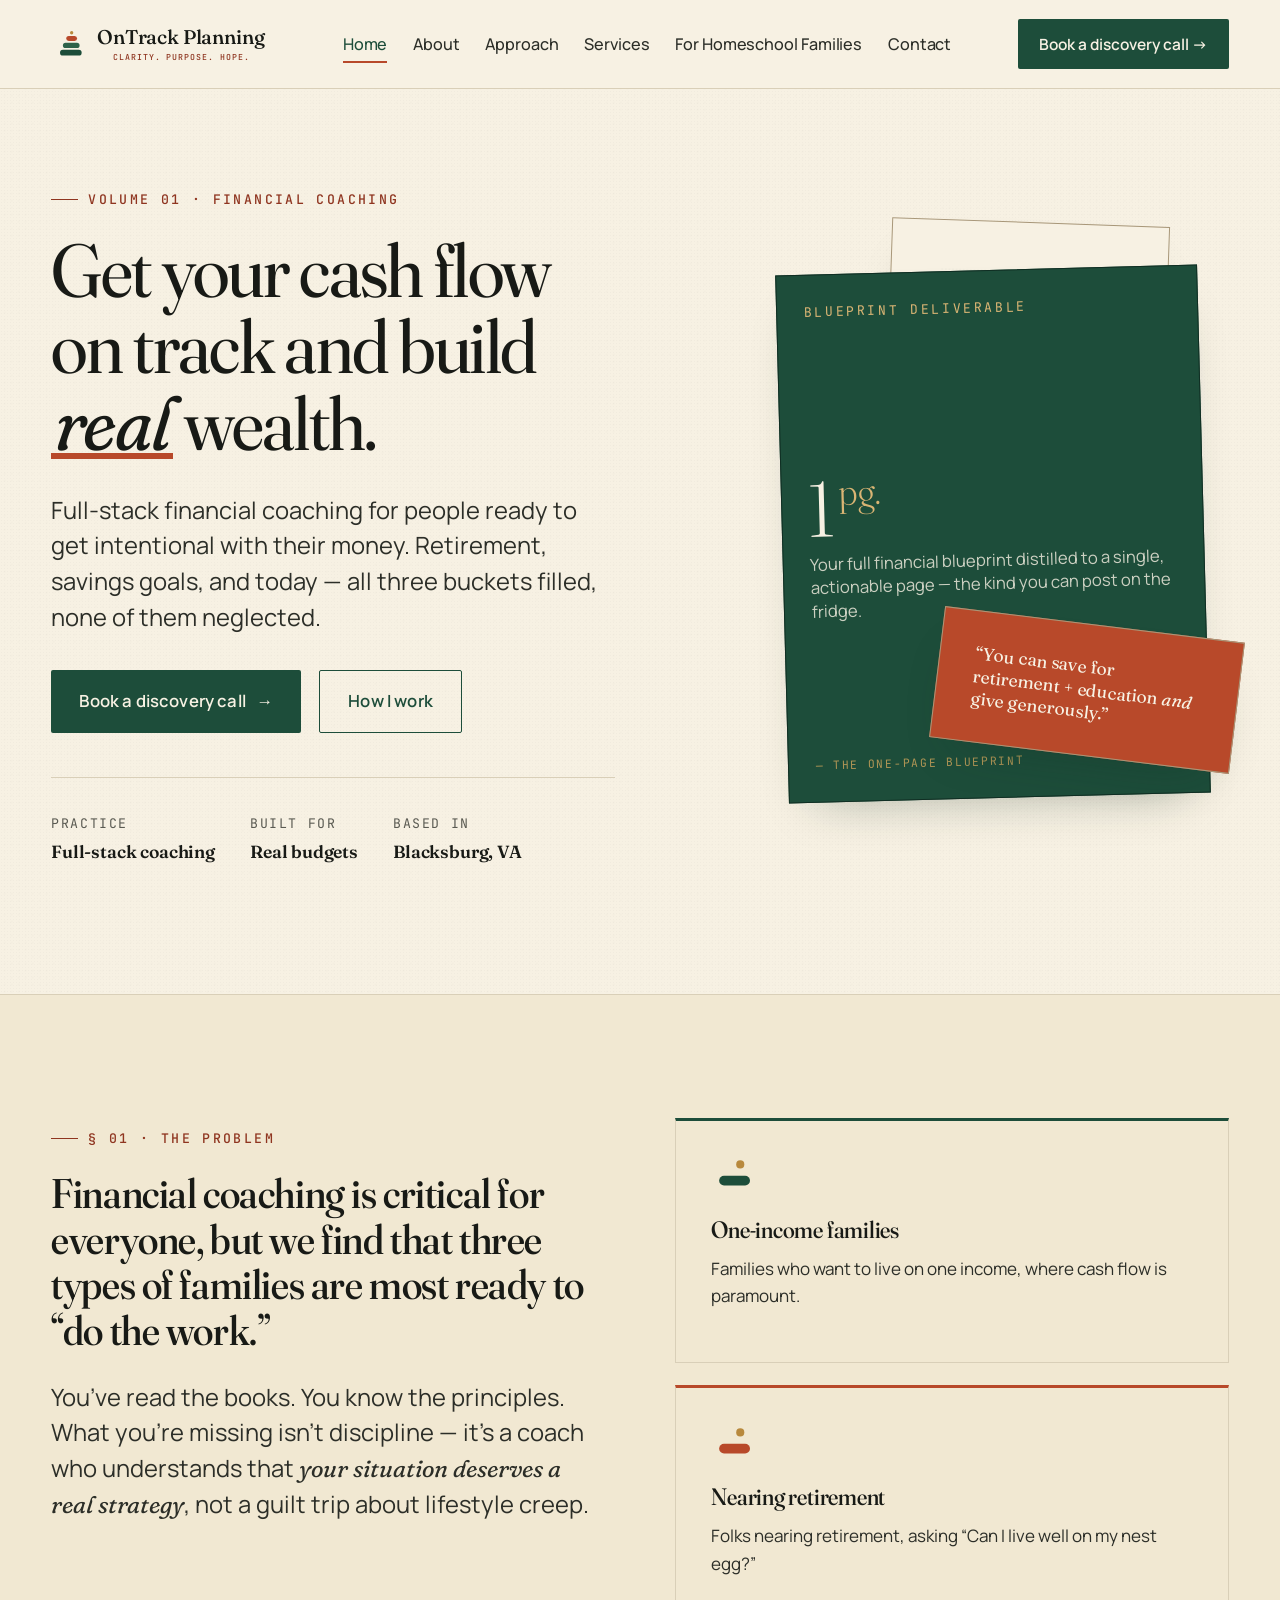
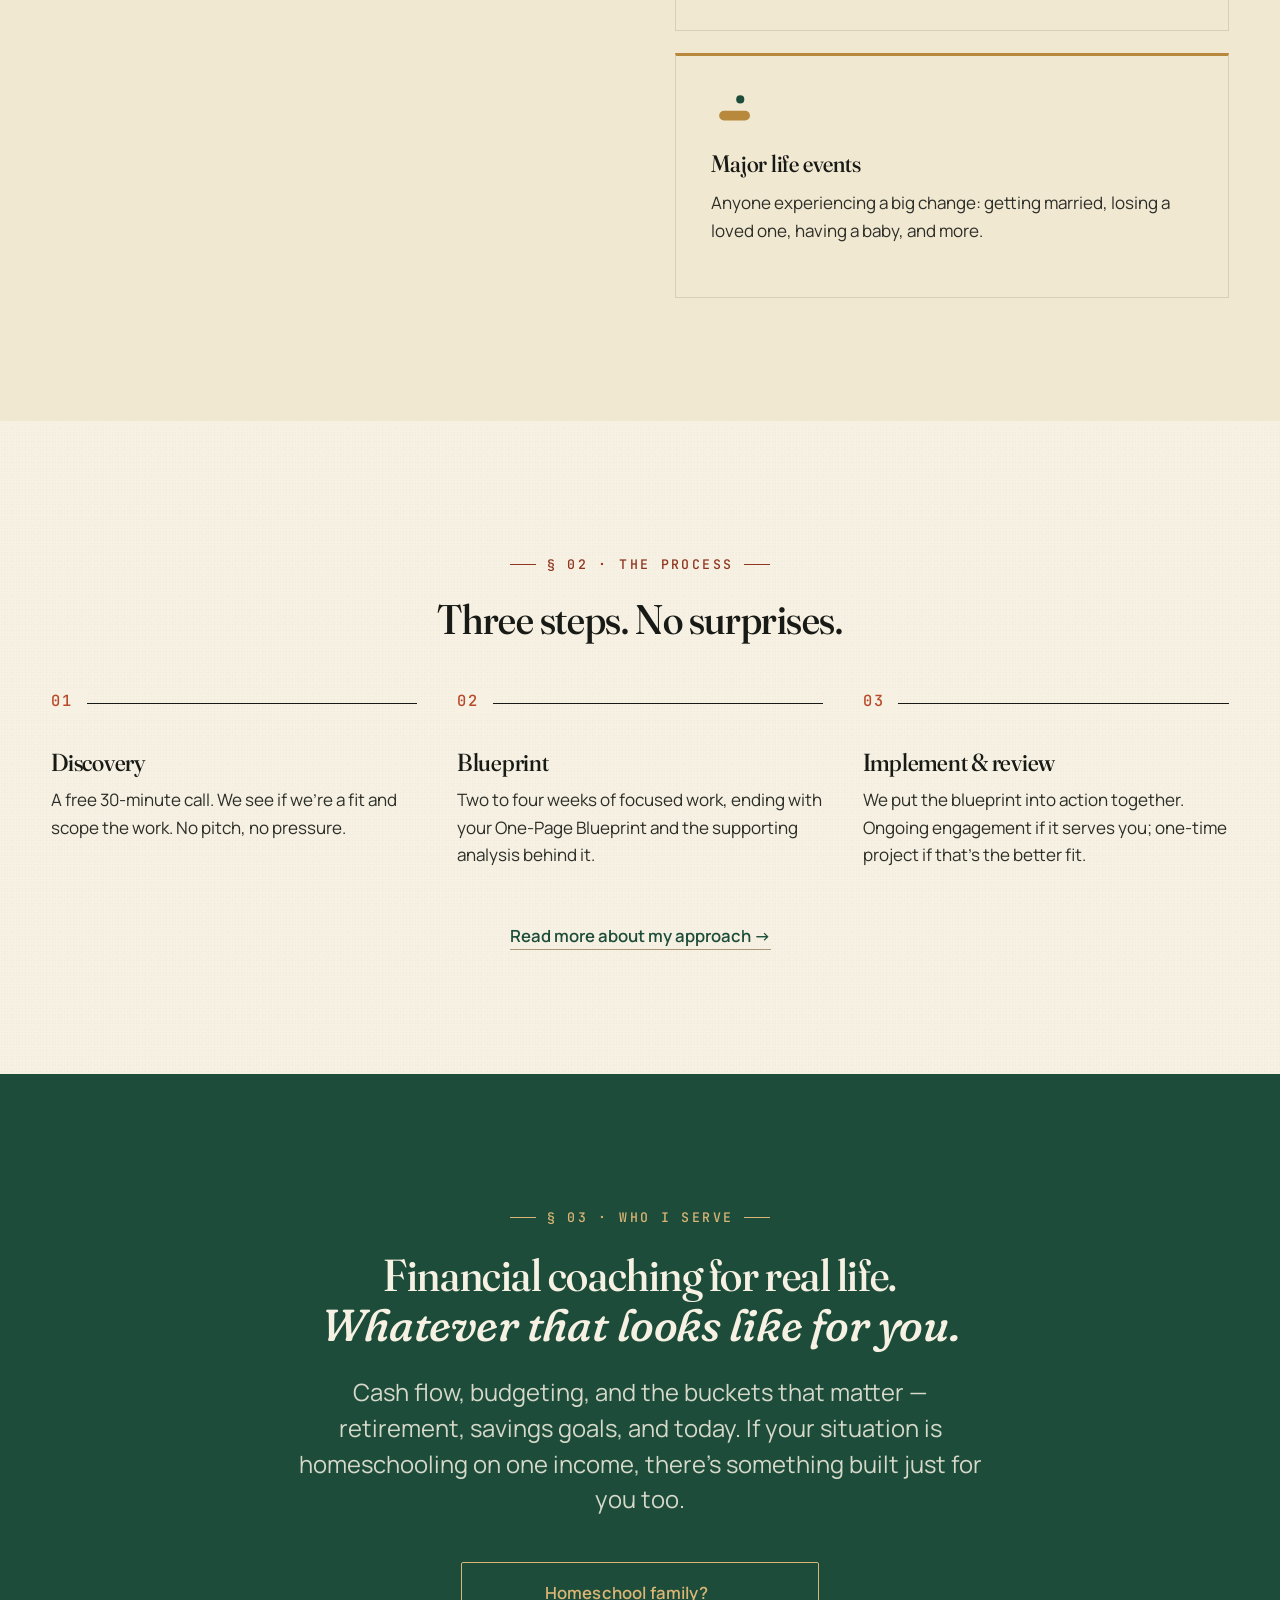
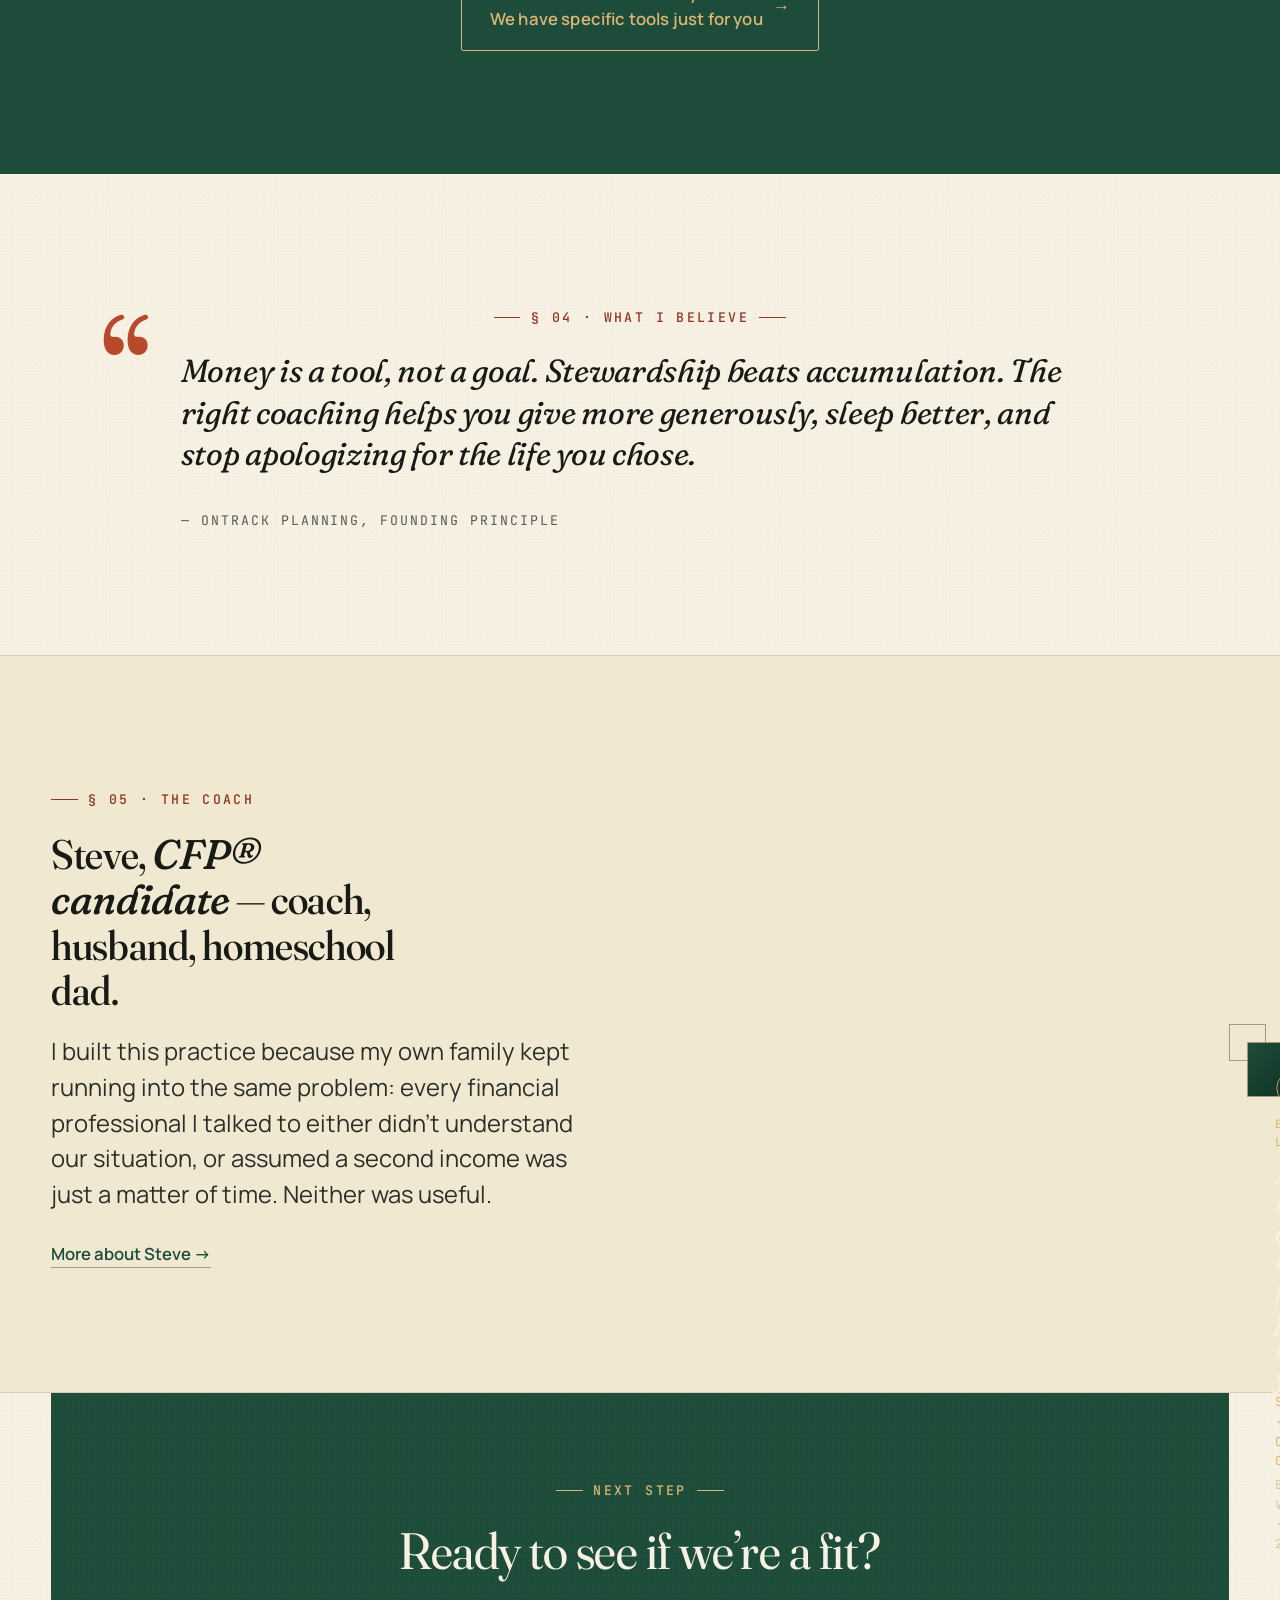
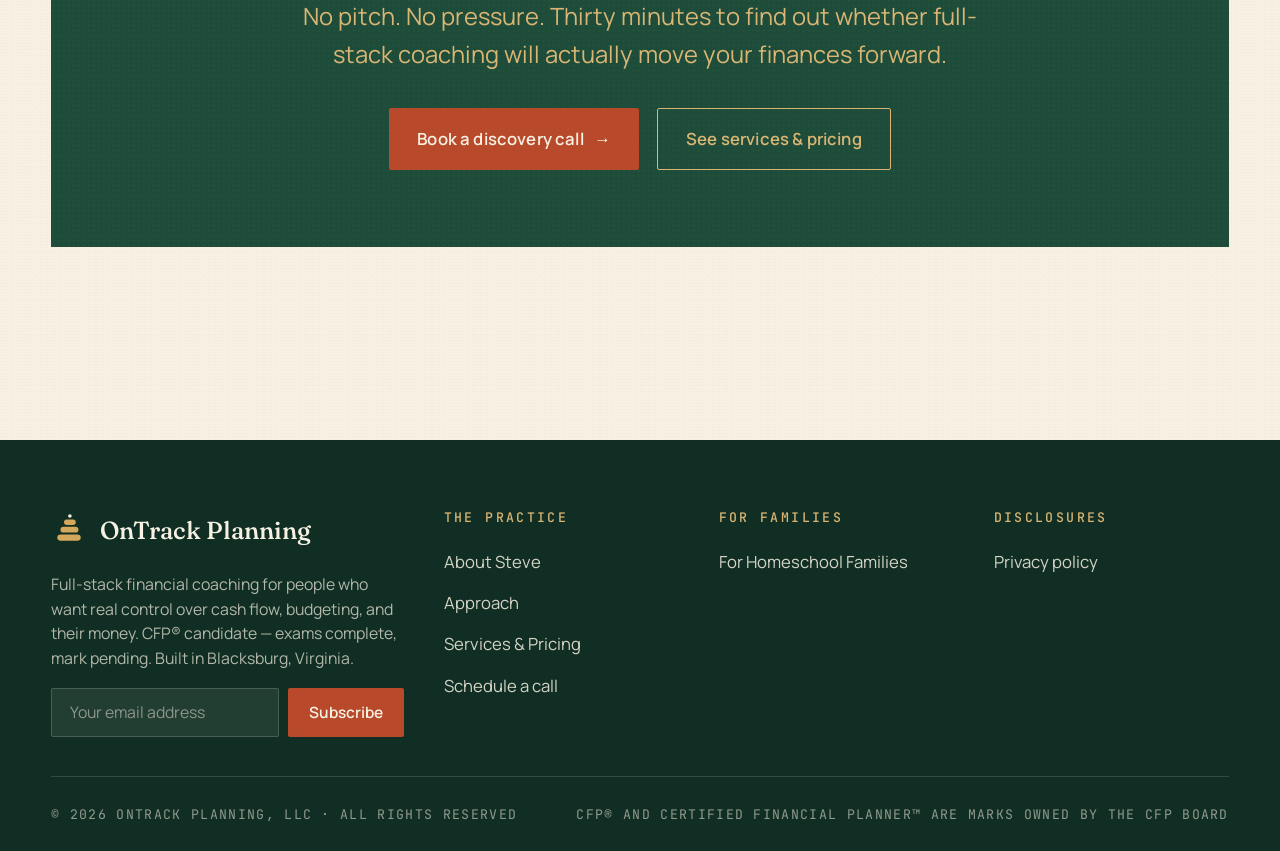
==== commit e1685fb2: "Sync content from otp-source@f182fdc82deaf5f5dfe2beb69c160c27df0330d5" ====
--- a/index.html
+++ b/index.html
@@ -16,15 +16,15 @@
 <header class="site-header">
 <nav class="nav">
 <a class="brand" href="index.html">
-<svg aria-hidden="true" class="brand-lockup" viewBox="0 0 236 60" xmlns="http://www.w3.org/2000/svg">
-<g transform="translate(4,11.9) scale(0.441875)">
+<svg aria-hidden="true" class="brand-lockup" viewBox="0 0 284 58" xmlns="http://www.w3.org/2000/svg">
+<g transform="translate(4,9) scale(0.525)">
 <rect x="14" y="52" width="52" height="14" rx="7" fill="#1d4d3a"/>
 <rect x="21" y="35" width="40" height="13" rx="6.5" fill="#2d6249"/>
 <rect x="29" y="19" width="26" height="12" rx="6" fill="#b8492a"/>
 <circle cx="42" cy="11" r="4" fill="#b8893d"/>
 </g>
-<text x="50" y="24.7" font-family="Fraunces, serif" font-weight="500" font-size="21" fill="#181a16" letter-spacing="-0.2">OnTrack Planning</text>
-<text x="50" y="38.7" font-family="JetBrains Mono, monospace" font-weight="500" font-size="10.6" fill="#8f3520" letter-spacing="1.75"><tspan x="50" dy="0">FINANCIAL COACHING</tspan><tspan x="50" dy="12">FOR REAL FAMILIES</tspan></text>
+<text x="58" y="29" font-family="Fraunces, serif" font-weight="500" font-size="25" fill="#181a16" letter-spacing="-0.2">OnTrack Planning</text>
+<text x="164.36" y="49" text-anchor="middle" font-family="JetBrains Mono, monospace" font-weight="500" font-size="10.4" fill="#8f3520" letter-spacing="1.2">CLARITY. PURPOSE. HOPE.</text>
 </svg>
 </a>
 <ul class="nav-links" id="navLinks">
@@ -235,8 +235,8 @@
 <div class="two-col" style="align-items: center;">
 <div>
 <div class="eyebrow" data-key="home.s05.eyebrow-01">§ 05 · The coach</div>
-<h2 data-key="home.s05.h2-01" style="max-width: 14ch;">Steve McIrvin, CFP® candidate — coach, husband, homeschool dad.</h2>
-<p class="lead" data-key="home.s05.lead-01">I built this practice after a long career working for great tech companies in Product Management. I budgeted well and invested for 25 years to reach the point where a 9-to-5 job is now “optional”, so I'm free to pursue my calling of helping families simplify budgeting, retirement, and saving for education.</p>
+<h2 data-key="home.s05.h2-01" style="max-width: 14ch;">Steve, <span class="serif-italic">CFP® candidate</span> — coach, husband, homeschool dad.</h2>
+<p class="lead" data-key="home.s05.lead-01">I built this practice because my own family kept running into the same problem: every financial professional I talked to either didn’t understand our situation, or assumed a second income was just a matter of time. Neither was useful.</p>
 <a class="text-link" data-key="home.s05.link-01" href="about.html">More about Steve →</a>
 </div>
 <div style="position: relative; aspect-ratio: 4 / 5; max-width: 380px; margin-left: auto;">
@@ -271,7 +271,7 @@
 <div class="cta-block">
 <div class="eyebrow center on-dark" data-key="home.s06.eyebrow-01">Next step</div>
 <h2 data-key="home.s06.h2-01">Ready to see if we’re a fit?</h2>
-<p data-key="home.s06.p-01">No pitch. No pressure. Thirty minutes to find out how full-stack financial coaching will help you achieve clarity, purpose and hope.</p>
+<p data-key="home.s06.p-01">No pitch. No pressure. Thirty minutes to find out whether full-stack coaching will actually move your finances forward.</p>
 <div class="cta-block-row">
 <a class="btn btn-primary" data-key="home.s06.btn-primary-01" href="contact.html">Book a discovery call <span class="arrow">→</span></a>
 <a class="btn btn-secondary" data-key="home.s06.btn-secondary-01" href="services.html">See services &amp; pricing</a>
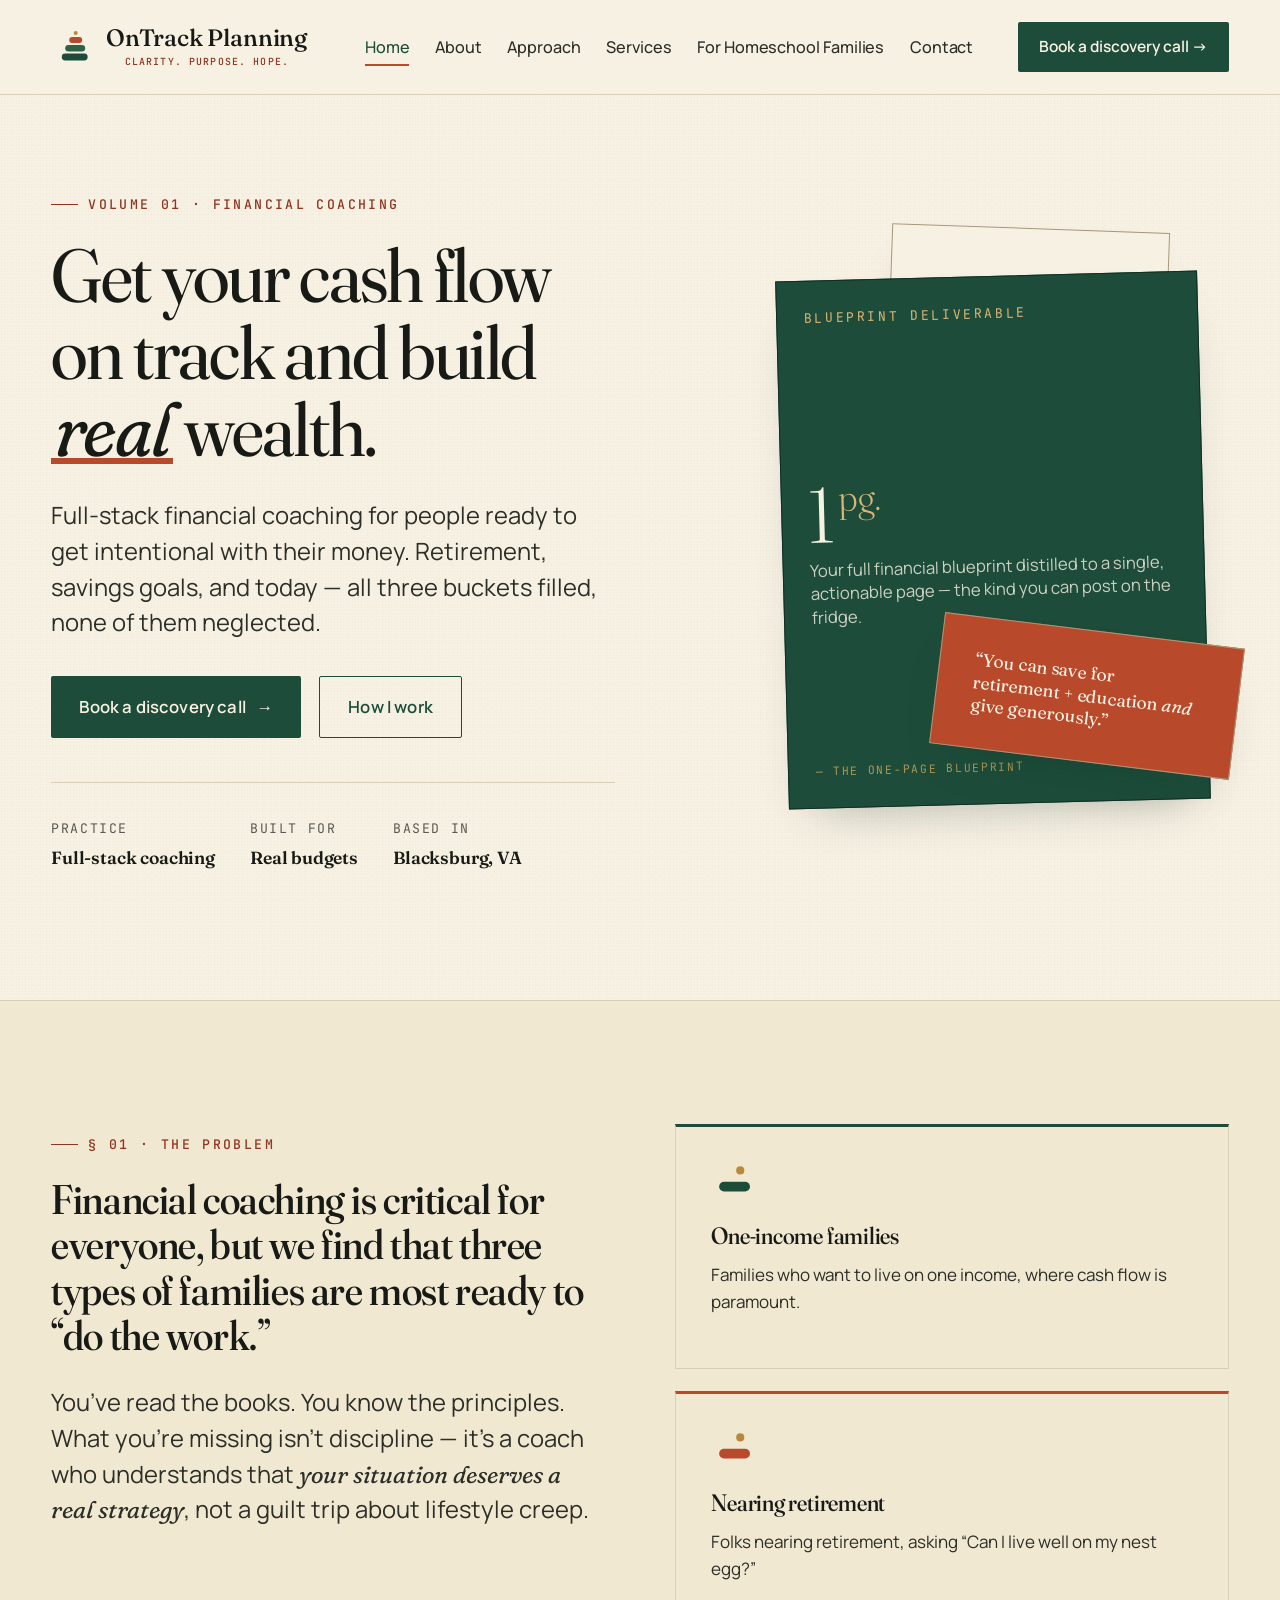
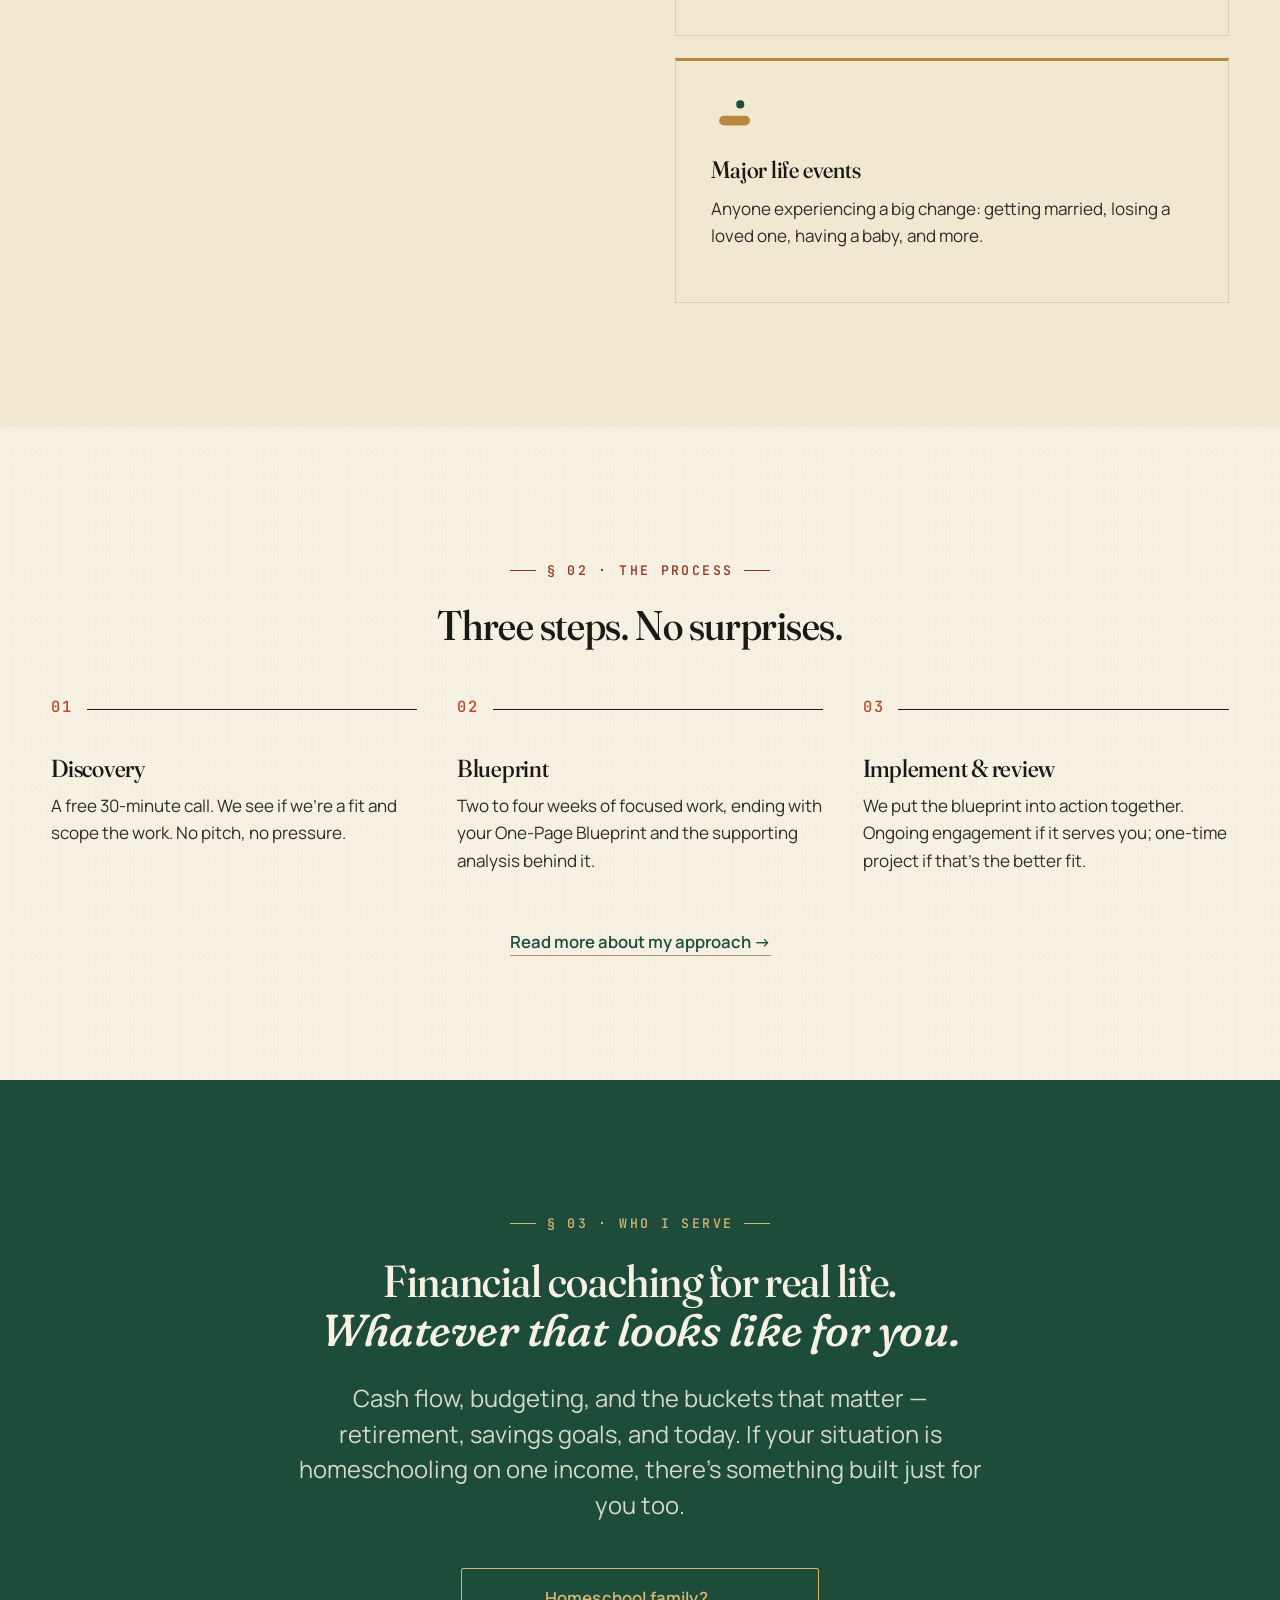
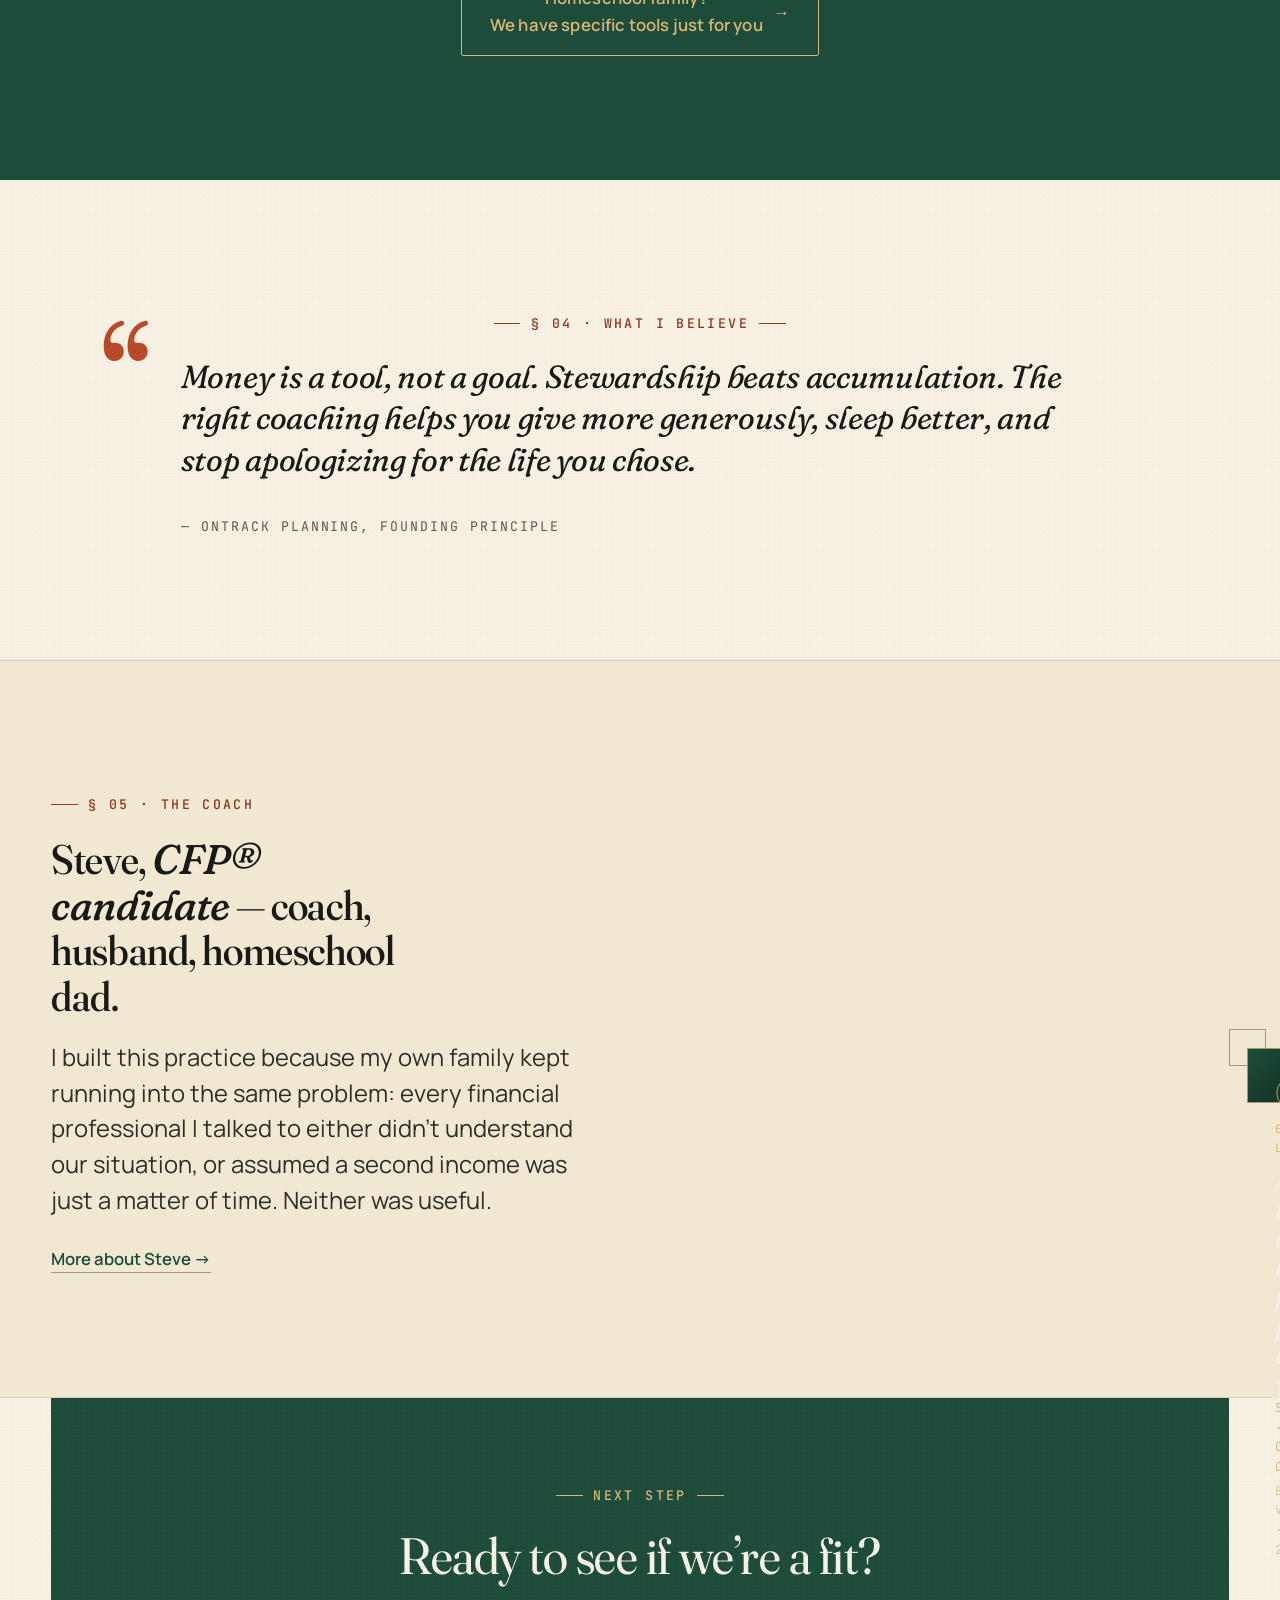
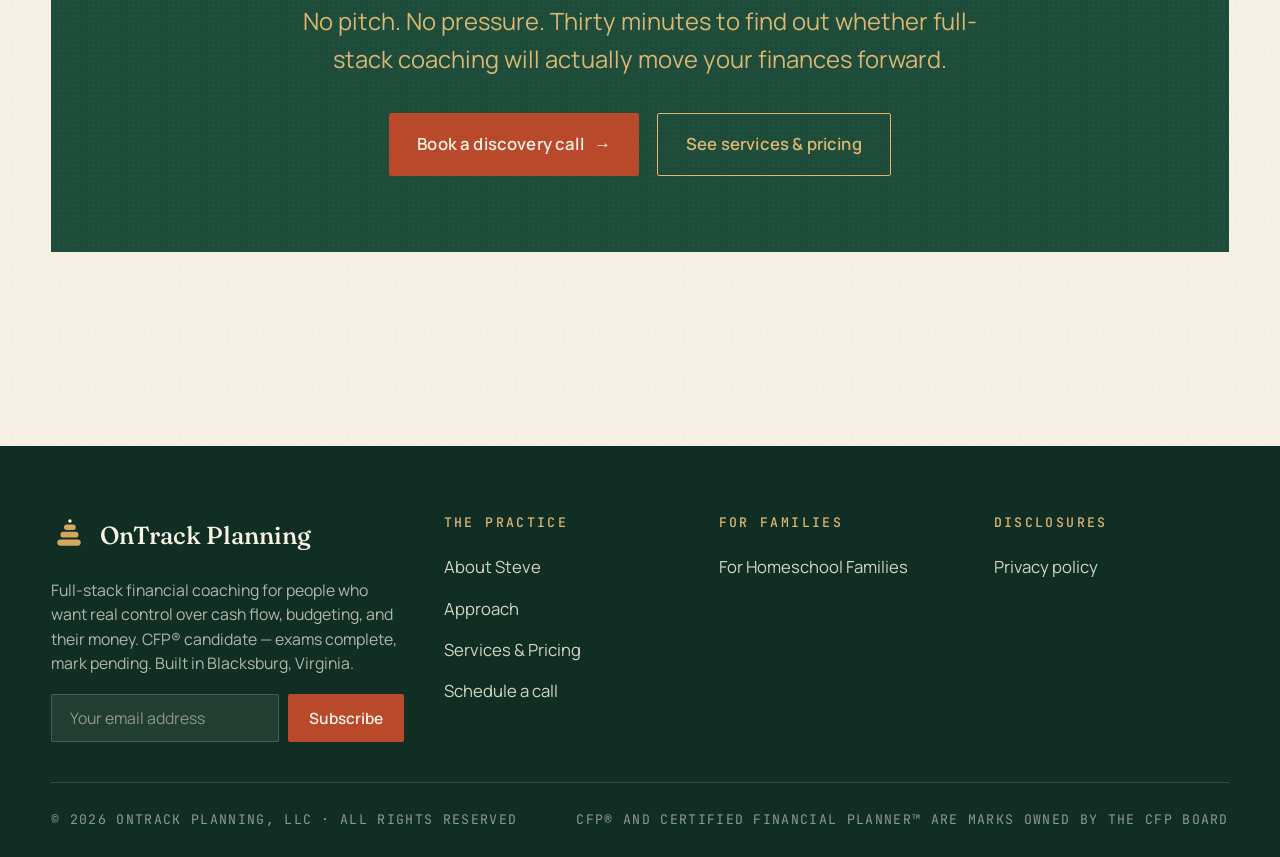
==== commit 1974b24d: "new logo lockup" ====
--- a/index.html
+++ b/index.html
@@ -16,28 +16,28 @@
 <header class="site-header">
 <nav class="nav">
 <a class="brand" href="index.html">
-<svg aria-hidden="true" class="brand-lockup" viewBox="0 0 284 58" xmlns="http://www.w3.org/2000/svg">
+<svg aria-hidden="true" class="brand-lockup" viewbox="0 0 284 58" xmlns="http://www.w3.org/2000/svg">
 <g transform="translate(4,9) scale(0.525)">
-<rect x="14" y="52" width="52" height="14" rx="7" fill="#1d4d3a"/>
-<rect x="21" y="35" width="40" height="13" rx="6.5" fill="#2d6249"/>
-<rect x="29" y="19" width="26" height="12" rx="6" fill="#b8492a"/>
-<circle cx="42" cy="11" r="4" fill="#b8893d"/>
+<rect fill="#1d4d3a" height="14" rx="7" width="52" x="14" y="52"></rect>
+<rect fill="#2d6249" height="13" rx="6.5" width="40" x="21" y="35"></rect>
+<rect fill="#b8492a" height="12" rx="6" width="26" x="29" y="19"></rect>
+<circle cx="42" cy="11" fill="#b8893d" r="4"></circle>
 </g>
-<text x="58" y="29" font-family="Fraunces, serif" font-weight="500" font-size="25" fill="#181a16" letter-spacing="-0.2">OnTrack Planning</text>
-<text x="164.36" y="49" text-anchor="middle" font-family="JetBrains Mono, monospace" font-weight="500" font-size="10.4" fill="#8f3520" letter-spacing="1.2">CLARITY. PURPOSE. HOPE.</text>
+<text fill="#181a16" font-family="Fraunces, serif" font-size="25" font-weight="500" letter-spacing="-0.2" x="58" y="29">OnTrack Planning</text>
+<text fill="#8f3520" font-family="JetBrains Mono, monospace" font-size="10.4" font-weight="500" letter-spacing="1.2" text-anchor="middle" x="164.36" y="49">CLARITY. PURPOSE. HOPE.</text>
 </svg>
 </a>
 <ul class="nav-links" id="navLinks">
-<li><a href="index.html" data-page="index" class="active">Home</a></li>
-<li><a href="about.html" data-page="about">About</a></li>
-<li><a href="approach.html" data-page="approach">Approach</a></li>
-<li><a href="services.html" data-page="services">Services</a></li>
-<li><a href="homeschool-families.html" data-page="homeschool-families">For Homeschool Families</a></li>
-<li><a href="contact.html" data-page="contact">Contact</a></li>
+<li><a class="active" data-page="index" href="index.html">Home</a></li>
+<li><a data-page="about" href="about.html">About</a></li>
+<li><a data-page="approach" href="approach.html">Approach</a></li>
+<li><a data-page="services" href="services.html">Services</a></li>
+<li><a data-page="homeschool-families" href="homeschool-families.html">For Homeschool Families</a></li>
+<li><a data-page="contact" href="contact.html">Contact</a></li>
 </ul>
 <a class="nav-cta" href="contact.html">Book a discovery call →</a>
 <button aria-label="Toggle menu" class="nav-toggle" onclick="document.getElementById('navLinks').classList.toggle('open')">
-<svg fill="none" height="24" stroke="currentColor" stroke-width="2" viewBox="0 0 24 24" width="24"><path d="M4 6h16M4 12h16M4 18h16"></path></svg>
+<svg fill="none" height="24" stroke="currentColor" stroke-width="2" viewbox="0 0 24 24" width="24"><path d="M4 6h16M4 12h16M4 18h16"></path></svg>
 </button>
 </nav>
 </header>
@@ -285,11 +285,11 @@
 <div class="footer-grid">
 <div class="footer-col">
 <div class="footer-brand">
-<svg width="36" height="36" viewBox="0 0 80 80" fill="none">
-<rect x="14" y="52" width="52" height="14" rx="7" fill="#d4a85c"/>
-<rect x="21" y="35" width="40" height="13" rx="6.5" fill="#d4a85c"/>
-<rect x="29" y="19" width="26" height="12" rx="6" fill="#d4a85c"/>
-<circle cx="42" cy="11" r="4" fill="#f7f1e3"/>
+<svg fill="none" height="36" viewbox="0 0 80 80" width="36">
+<rect fill="#d4a85c" height="14" rx="7" width="52" x="14" y="52"></rect>
+<rect fill="#d4a85c" height="13" rx="6.5" width="40" x="21" y="35"></rect>
+<rect fill="#d4a85c" height="12" rx="6" width="26" x="29" y="19"></rect>
+<circle cx="42" cy="11" fill="#f7f1e3" r="4"></circle>
 </svg>
 <div class="footer-brand-name">OnTrack Planning</div>
 </div>
--- a/style.css
+++ b/style.css
@@ -250,7 +250,7 @@
 
 .brand-lockup {
   display: block;
-  height: 46px;
+  height: 55px;
   width: auto;
 }
 
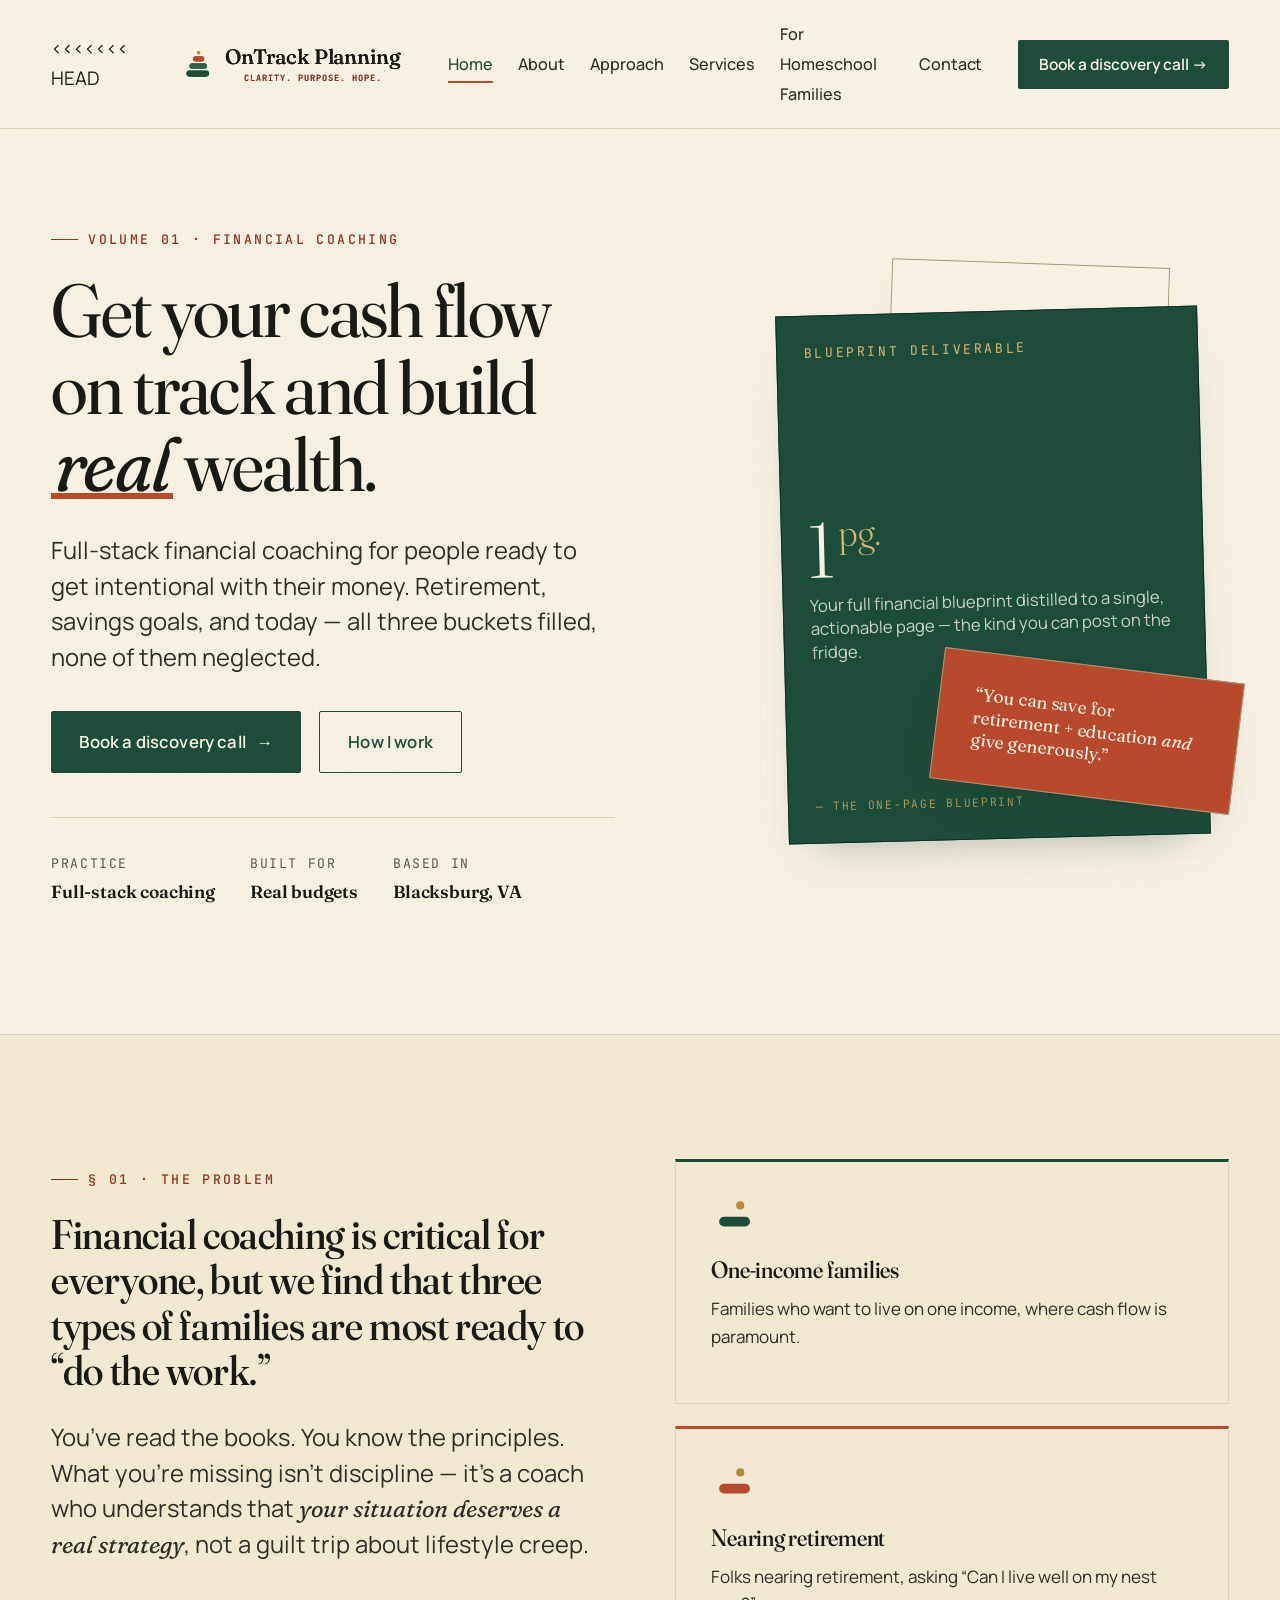
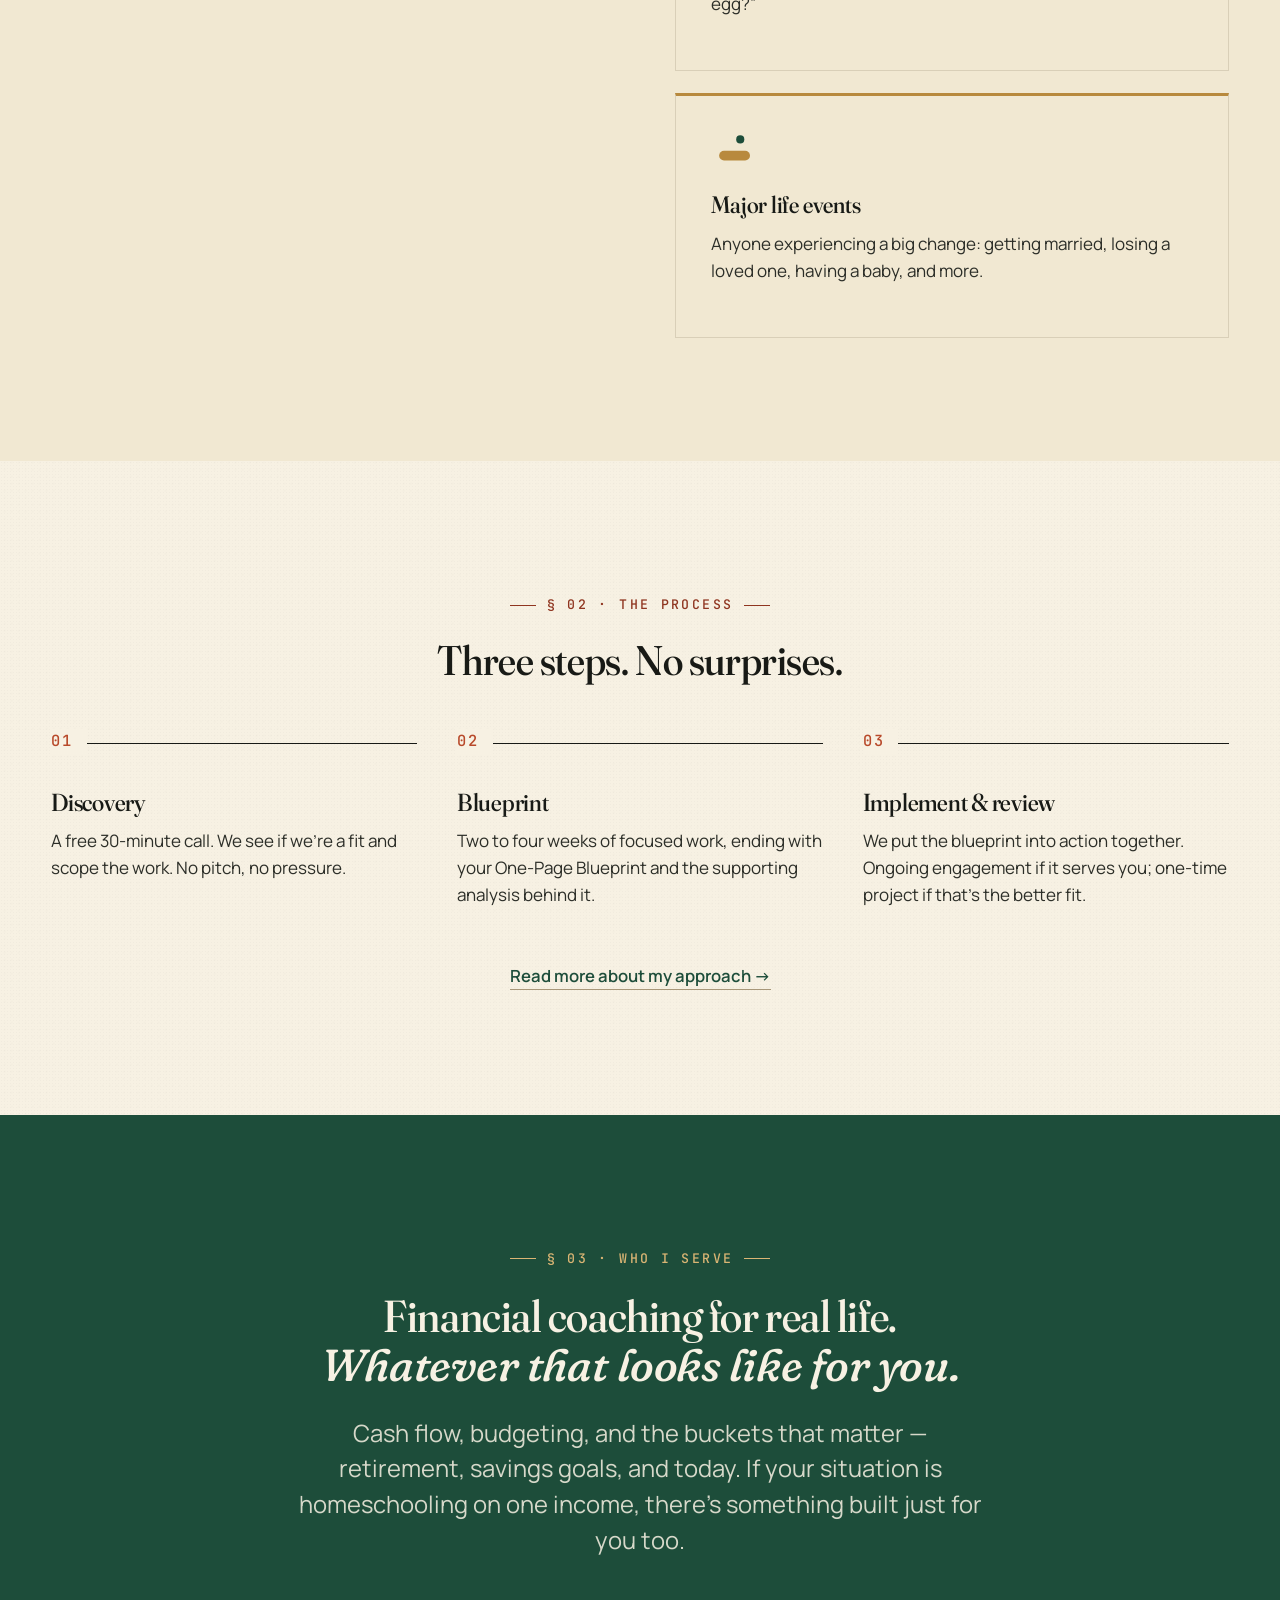
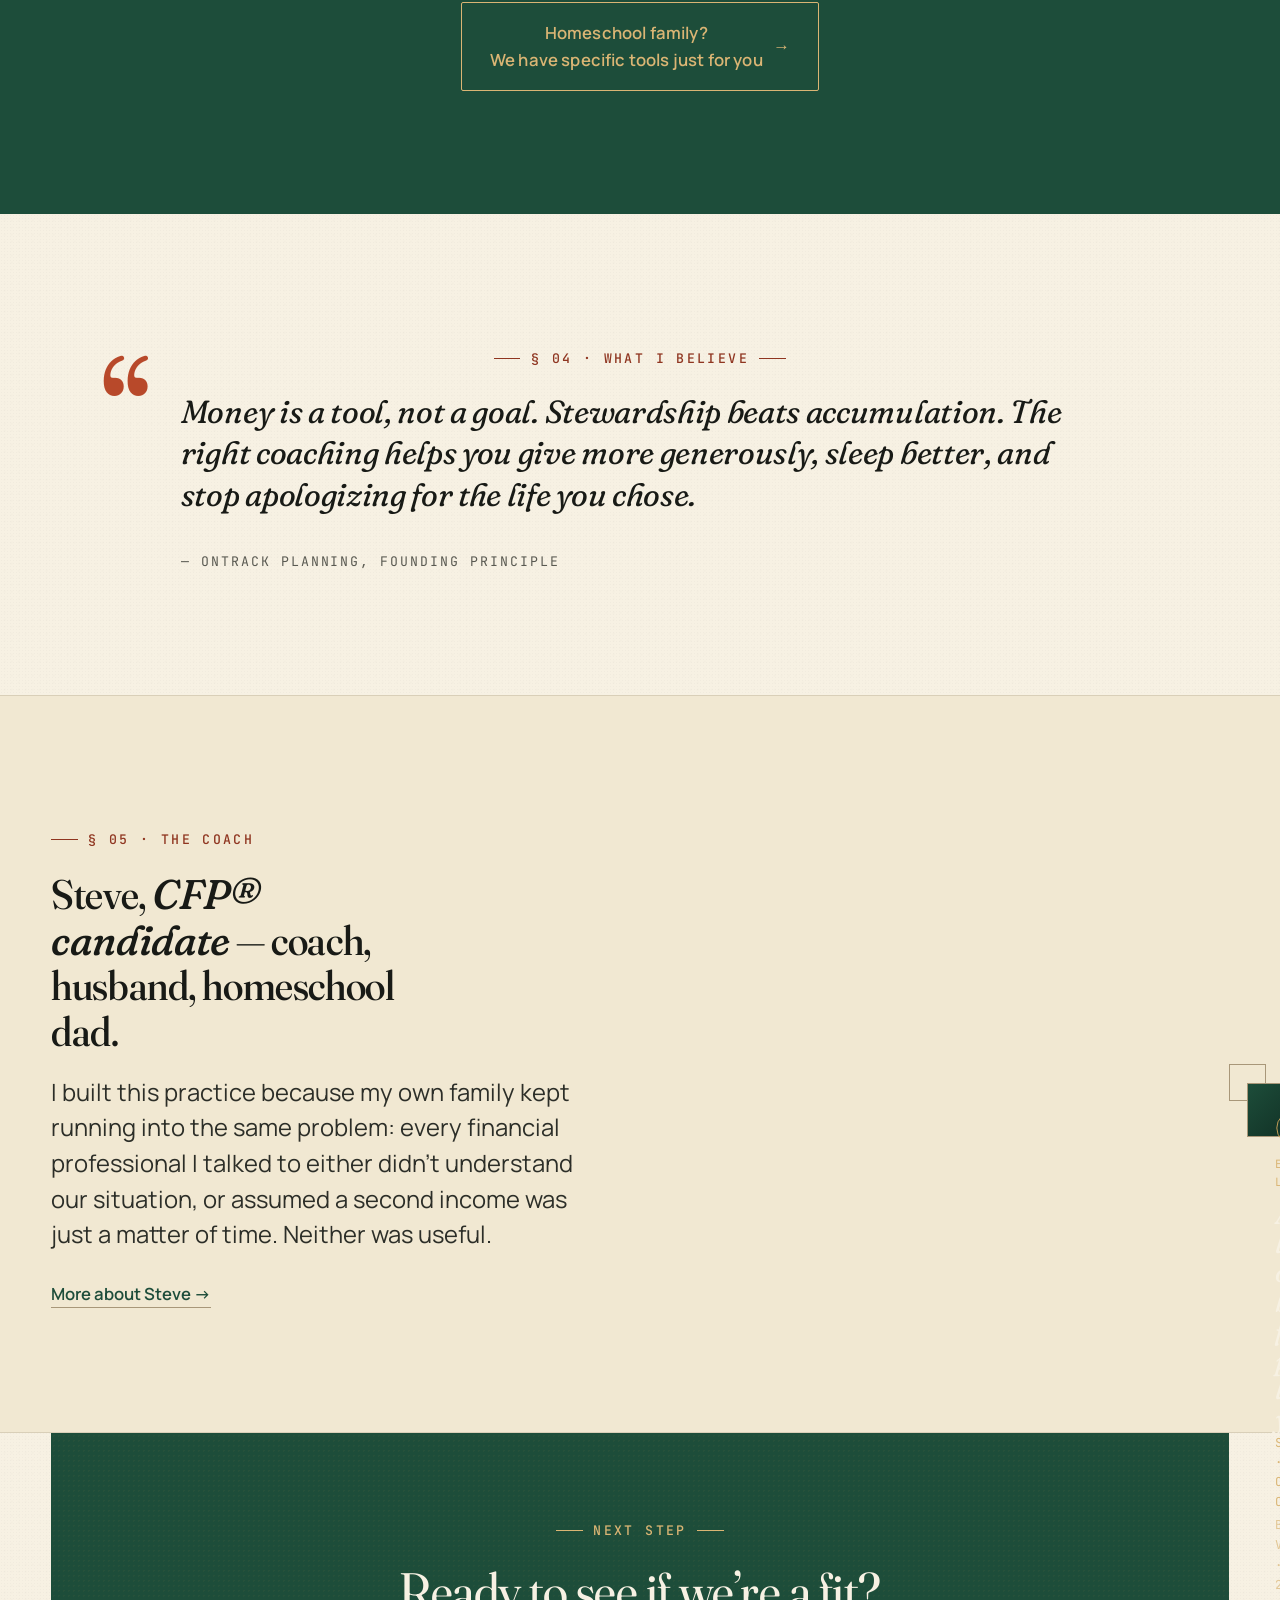
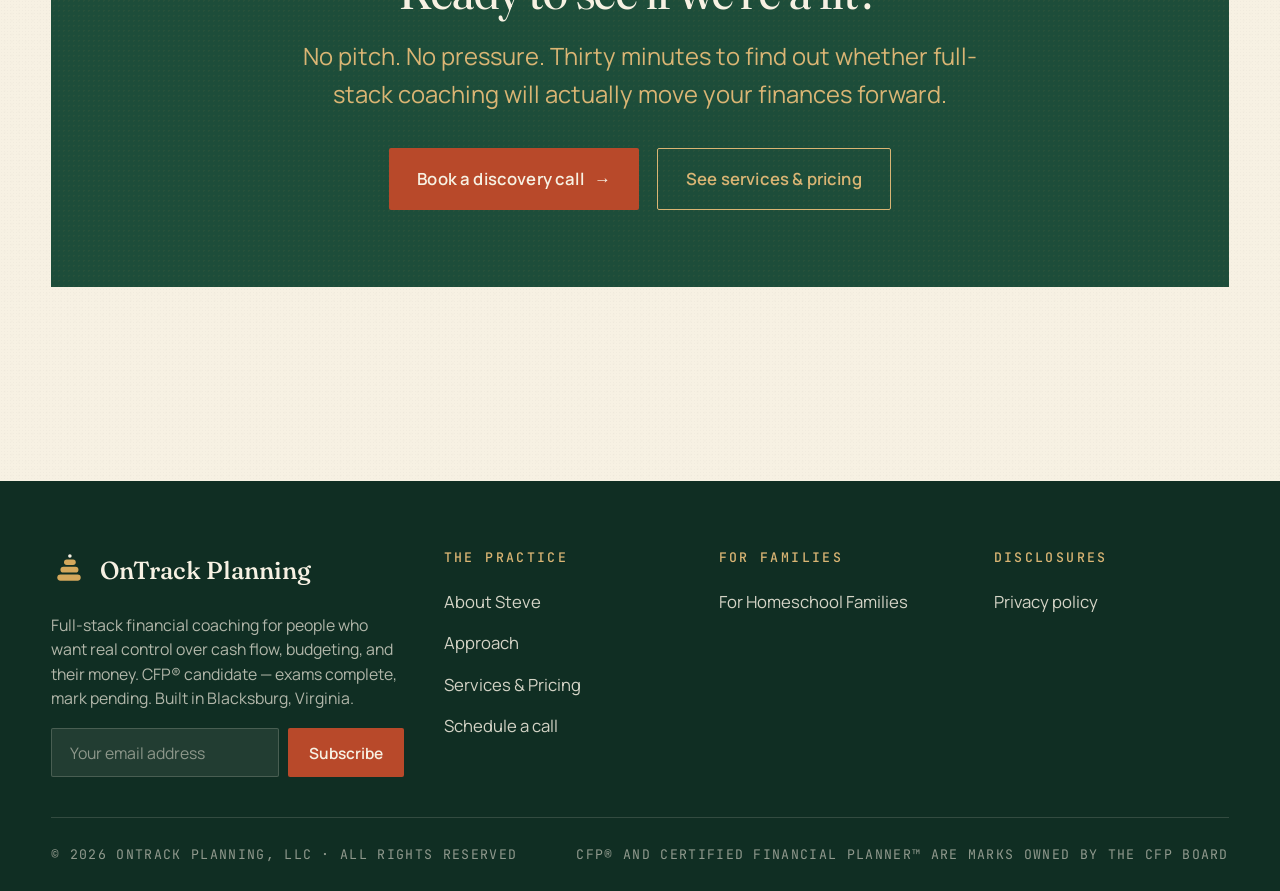
==== commit 53994786: "logo lockup" ====
--- a/index.html
+++ b/index.html
@@ -16,6 +16,7 @@
 <header class="site-header">
 <nav class="nav">
 <a class="brand" href="index.html">
+<<<<<<< HEAD
 <svg aria-hidden="true" class="brand-lockup" viewbox="0 0 284 58" xmlns="http://www.w3.org/2000/svg">
 <g transform="translate(4,9) scale(0.525)">
 <rect fill="#1d4d3a" height="14" rx="7" width="52" x="14" y="52"></rect>
@@ -25,6 +26,17 @@
 </g>
 <text fill="#181a16" font-family="Fraunces, serif" font-size="25" font-weight="500" letter-spacing="-0.2" x="58" y="29">OnTrack Planning</text>
 <text fill="#8f3520" font-family="JetBrains Mono, monospace" font-size="10.4" font-weight="500" letter-spacing="1.2" text-anchor="middle" x="164.36" y="49">CLARITY. PURPOSE. HOPE.</text>
+=======
+<svg aria-hidden="true" class="brand-lockup" viewBox="0 0 284 58" xmlns="http://www.w3.org/2000/svg">
+<g transform="translate(4,9) scale(0.525)">
+<rect x="14" y="52" width="52" height="14" rx="7" fill="#1d4d3a"/>
+<rect x="21" y="35" width="40" height="13" rx="6.5" fill="#2d6249"/>
+<rect x="29" y="19" width="26" height="12" rx="6" fill="#b8492a"/>
+<circle cx="42" cy="11" r="4" fill="#b8893d"/>
+</g>
+<text x="58" y="29" font-family="Fraunces, serif" font-weight="500" font-size="25" fill="#181a16" letter-spacing="-0.2">OnTrack Planning</text>
+<text x="164.36" y="49" text-anchor="middle" font-family="JetBrains Mono, monospace" font-weight="500" font-size="10.4" fill="#8f3520" letter-spacing="1.2">CLARITY. PURPOSE. HOPE.</text>
+>>>>>>> e1685fb2cecf2cc2438ddc6d206bd596b3f10cc8
 </svg>
 </a>
 <ul class="nav-links" id="navLinks">
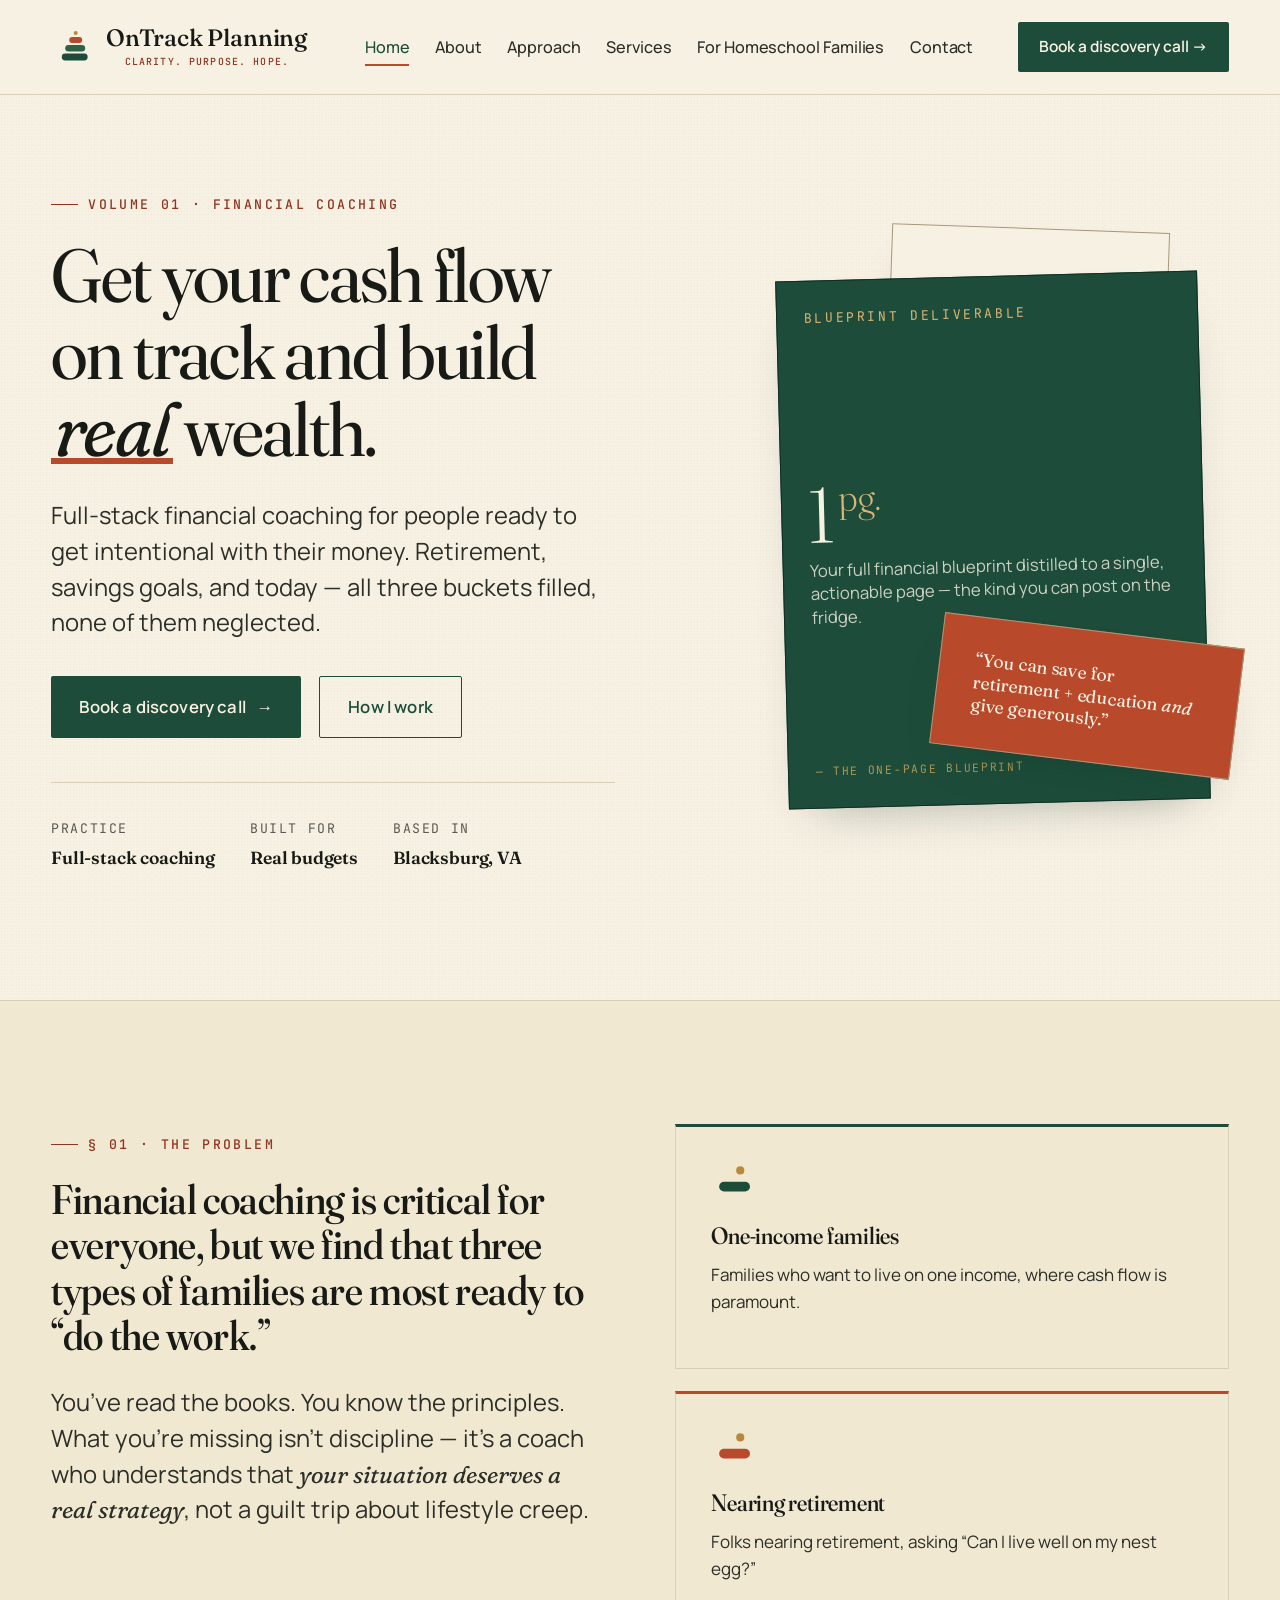
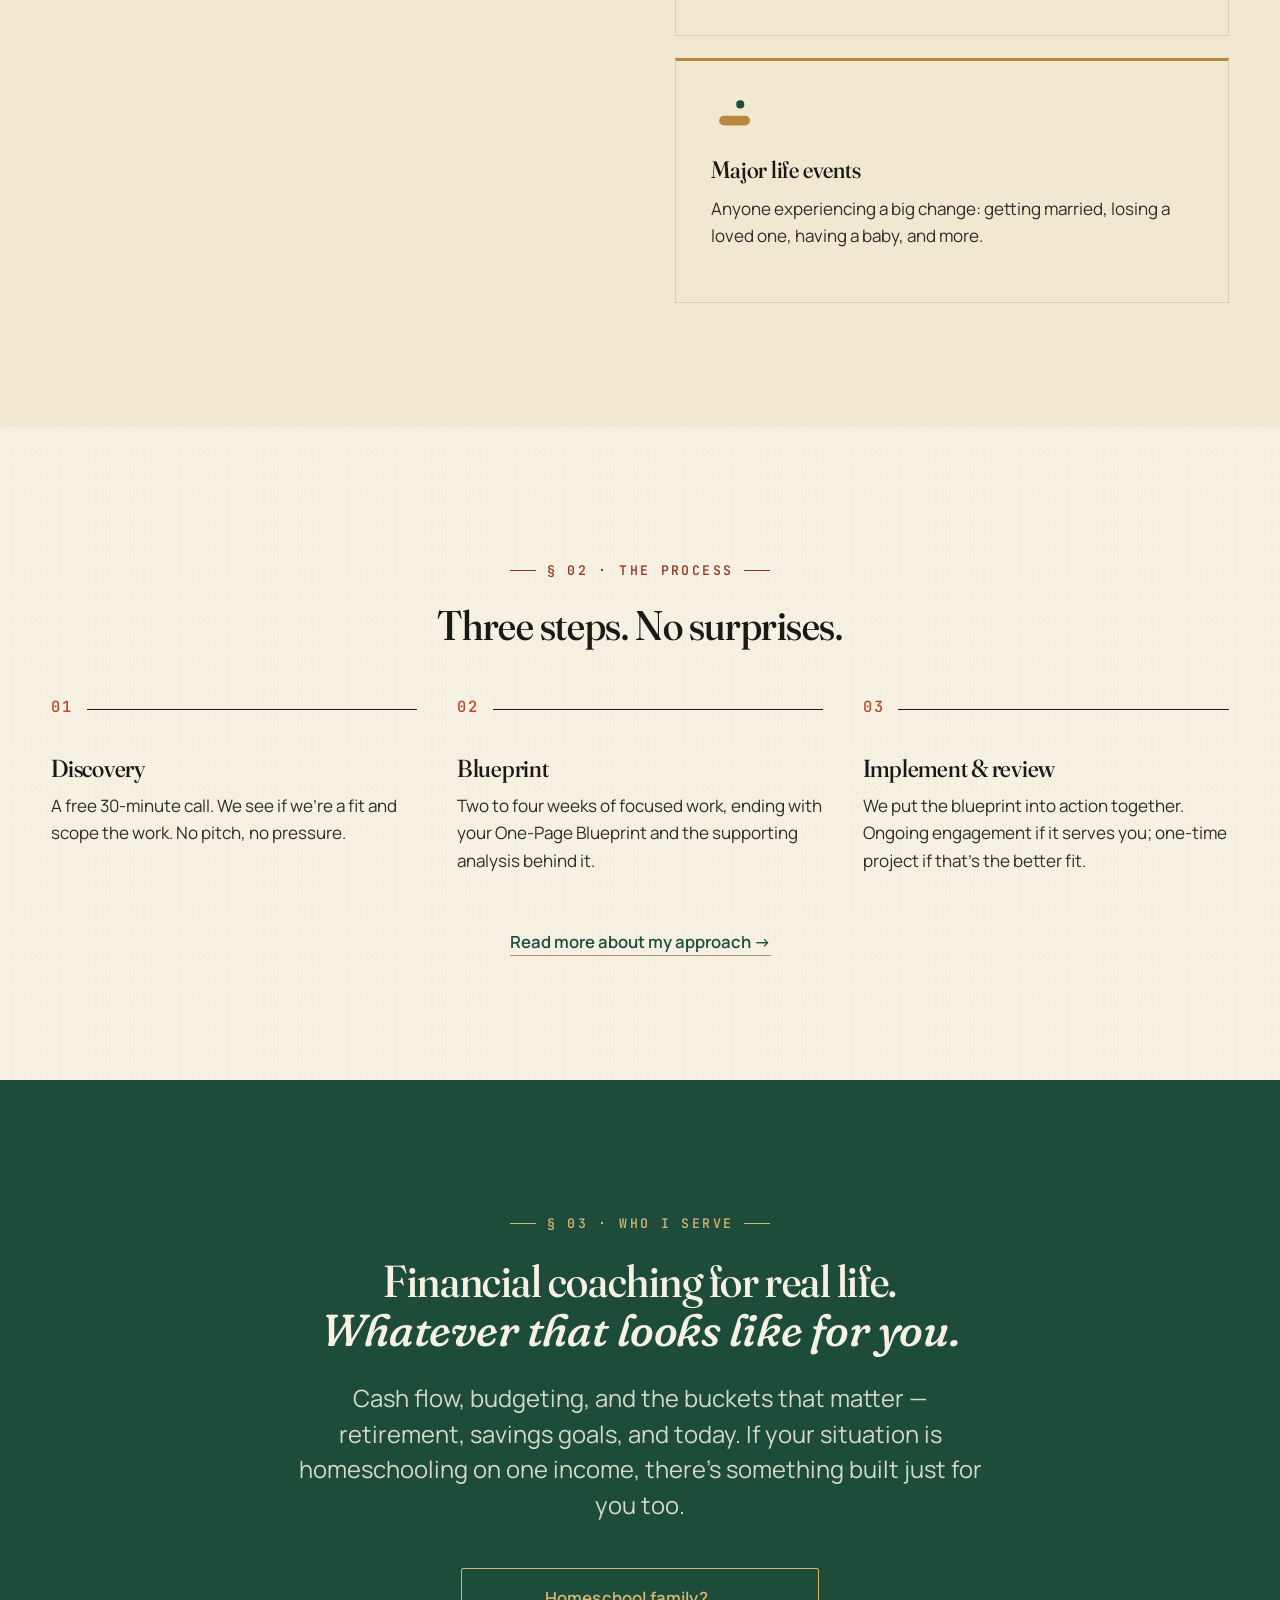
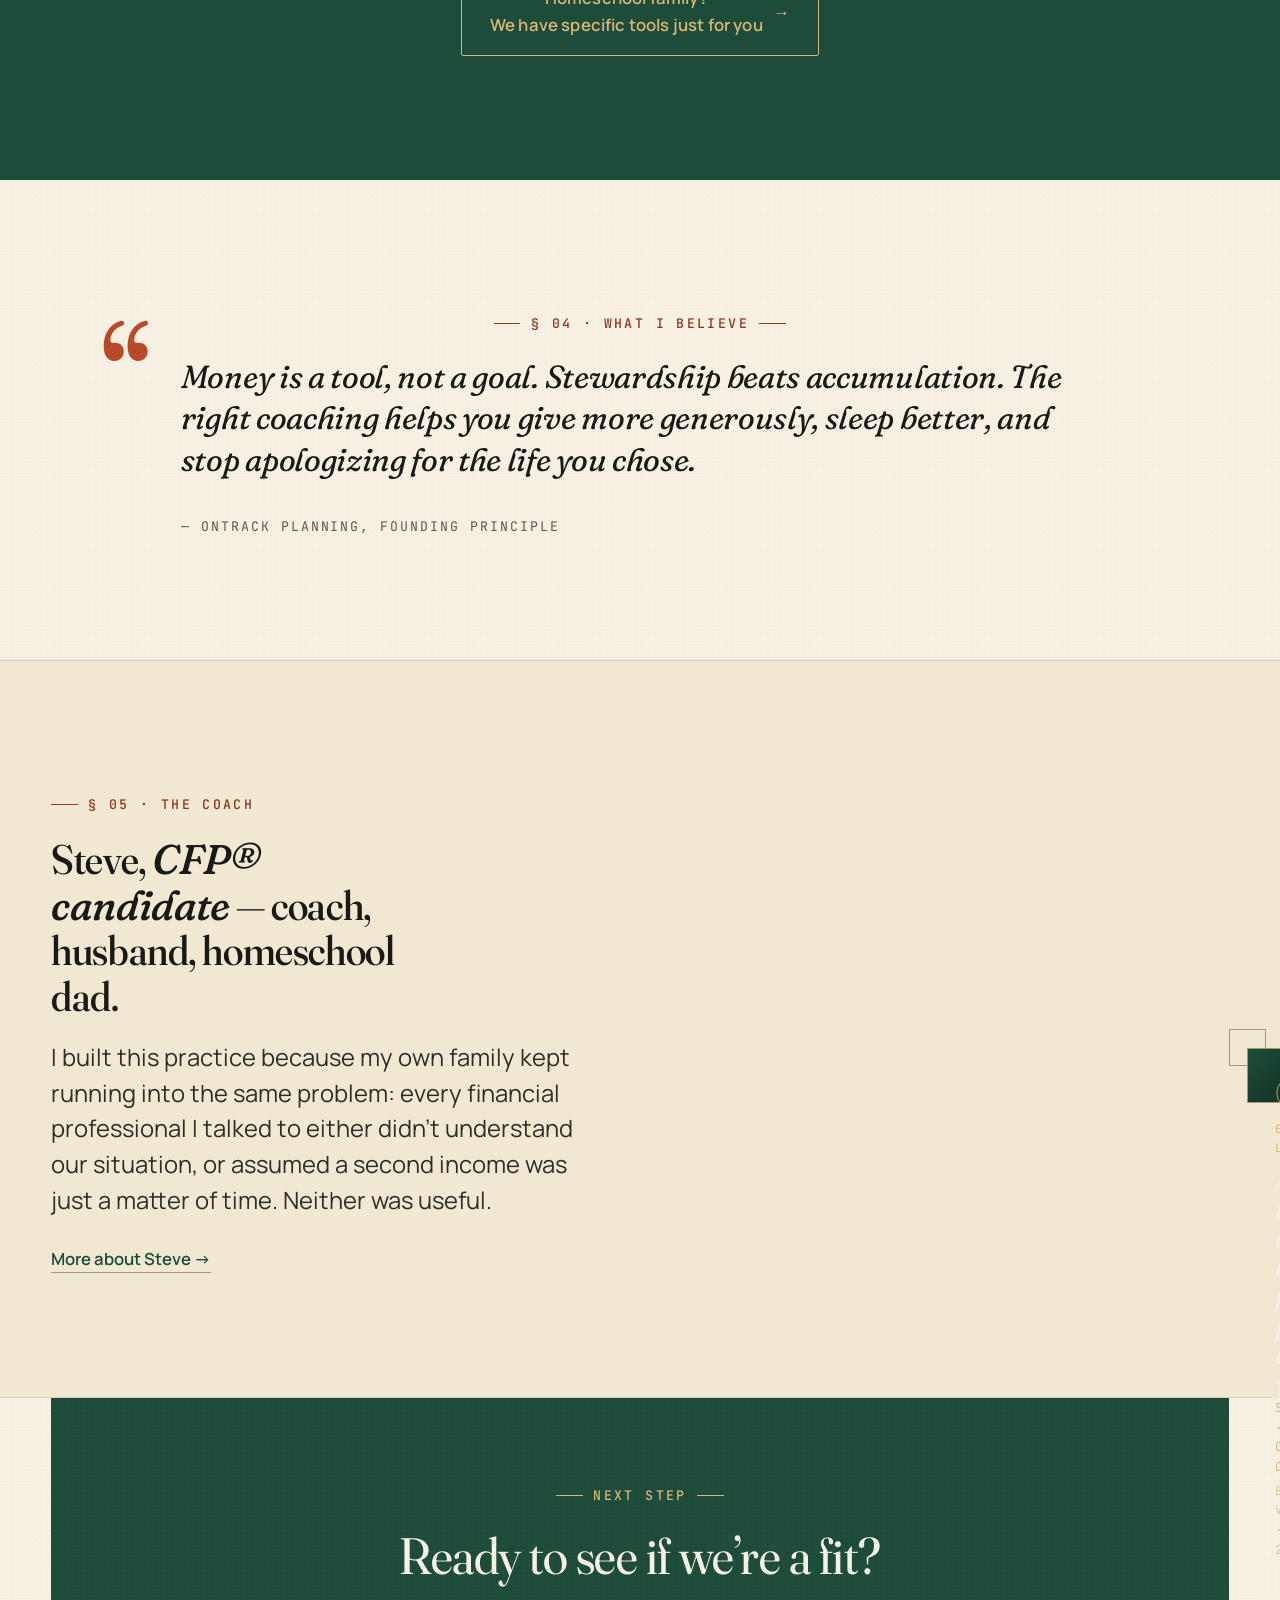
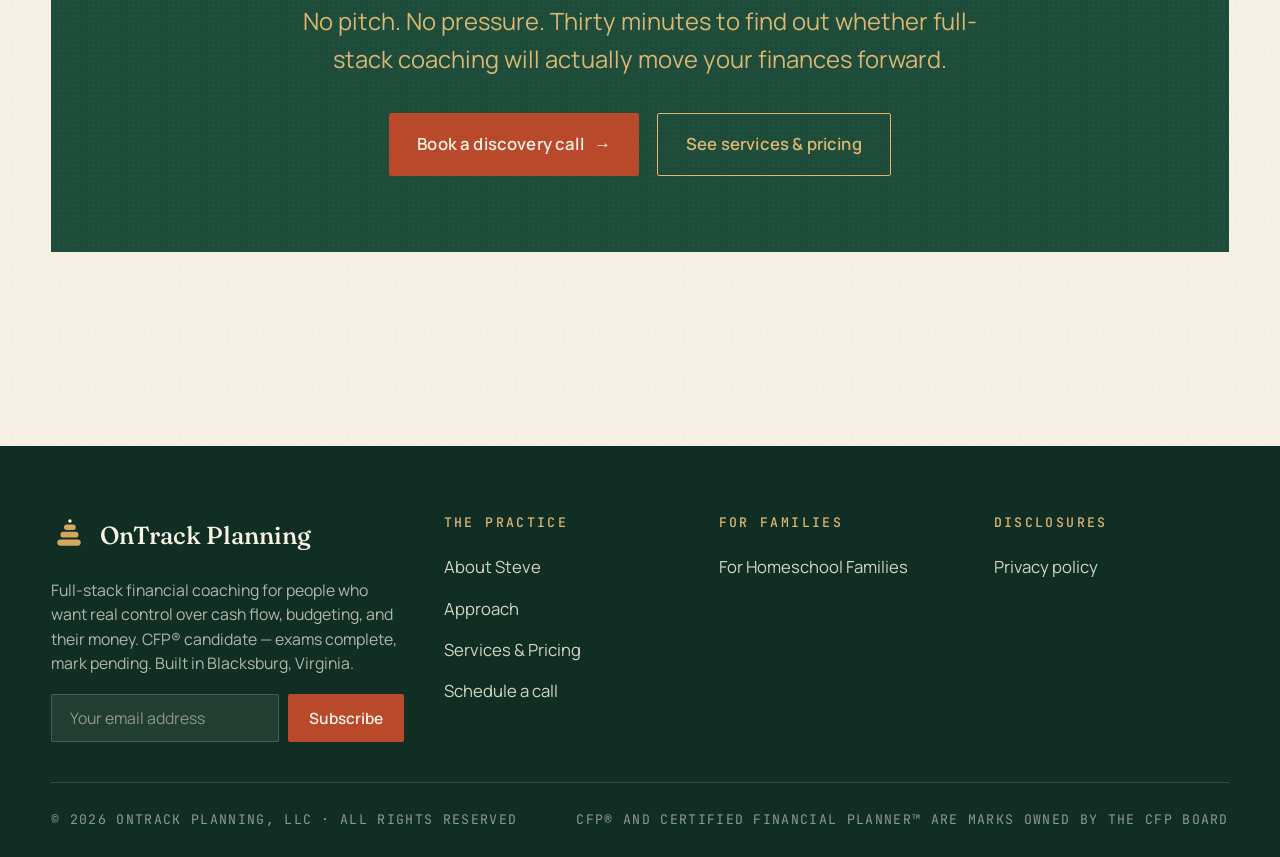
==== commit 96aa4e7d: "Resolve unresolved merge conflict markers in logo header" ====
--- a/index.html
+++ b/index.html
@@ -16,17 +16,6 @@
 <header class="site-header">
 <nav class="nav">
 <a class="brand" href="index.html">
-<<<<<<< HEAD
-<svg aria-hidden="true" class="brand-lockup" viewbox="0 0 284 58" xmlns="http://www.w3.org/2000/svg">
-<g transform="translate(4,9) scale(0.525)">
-<rect fill="#1d4d3a" height="14" rx="7" width="52" x="14" y="52"></rect>
-<rect fill="#2d6249" height="13" rx="6.5" width="40" x="21" y="35"></rect>
-<rect fill="#b8492a" height="12" rx="6" width="26" x="29" y="19"></rect>
-<circle cx="42" cy="11" fill="#b8893d" r="4"></circle>
-</g>
-<text fill="#181a16" font-family="Fraunces, serif" font-size="25" font-weight="500" letter-spacing="-0.2" x="58" y="29">OnTrack Planning</text>
-<text fill="#8f3520" font-family="JetBrains Mono, monospace" font-size="10.4" font-weight="500" letter-spacing="1.2" text-anchor="middle" x="164.36" y="49">CLARITY. PURPOSE. HOPE.</text>
-=======
 <svg aria-hidden="true" class="brand-lockup" viewBox="0 0 284 58" xmlns="http://www.w3.org/2000/svg">
 <g transform="translate(4,9) scale(0.525)">
 <rect x="14" y="52" width="52" height="14" rx="7" fill="#1d4d3a"/>
@@ -36,7 +25,6 @@
 </g>
 <text x="58" y="29" font-family="Fraunces, serif" font-weight="500" font-size="25" fill="#181a16" letter-spacing="-0.2">OnTrack Planning</text>
 <text x="164.36" y="49" text-anchor="middle" font-family="JetBrains Mono, monospace" font-weight="500" font-size="10.4" fill="#8f3520" letter-spacing="1.2">CLARITY. PURPOSE. HOPE.</text>
->>>>>>> e1685fb2cecf2cc2438ddc6d206bd596b3f10cc8
 </svg>
 </a>
 <ul class="nav-links" id="navLinks">
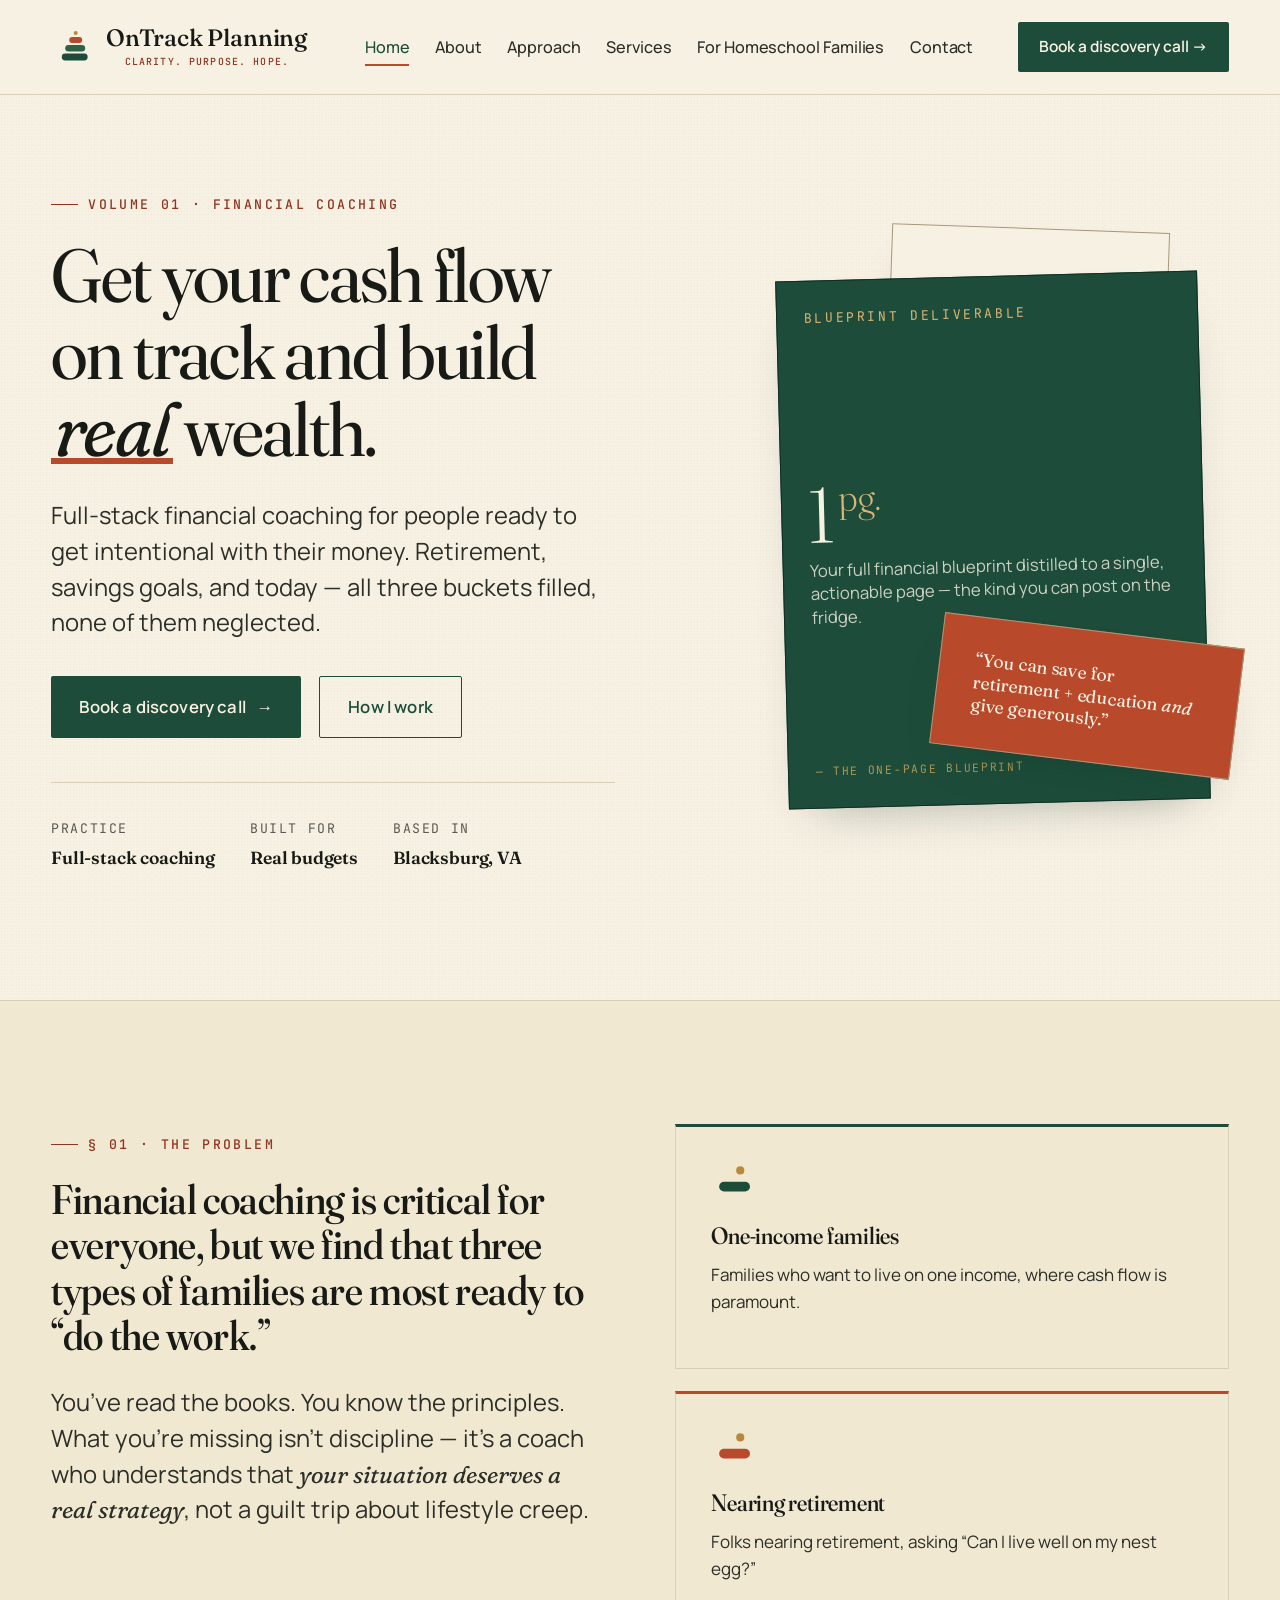
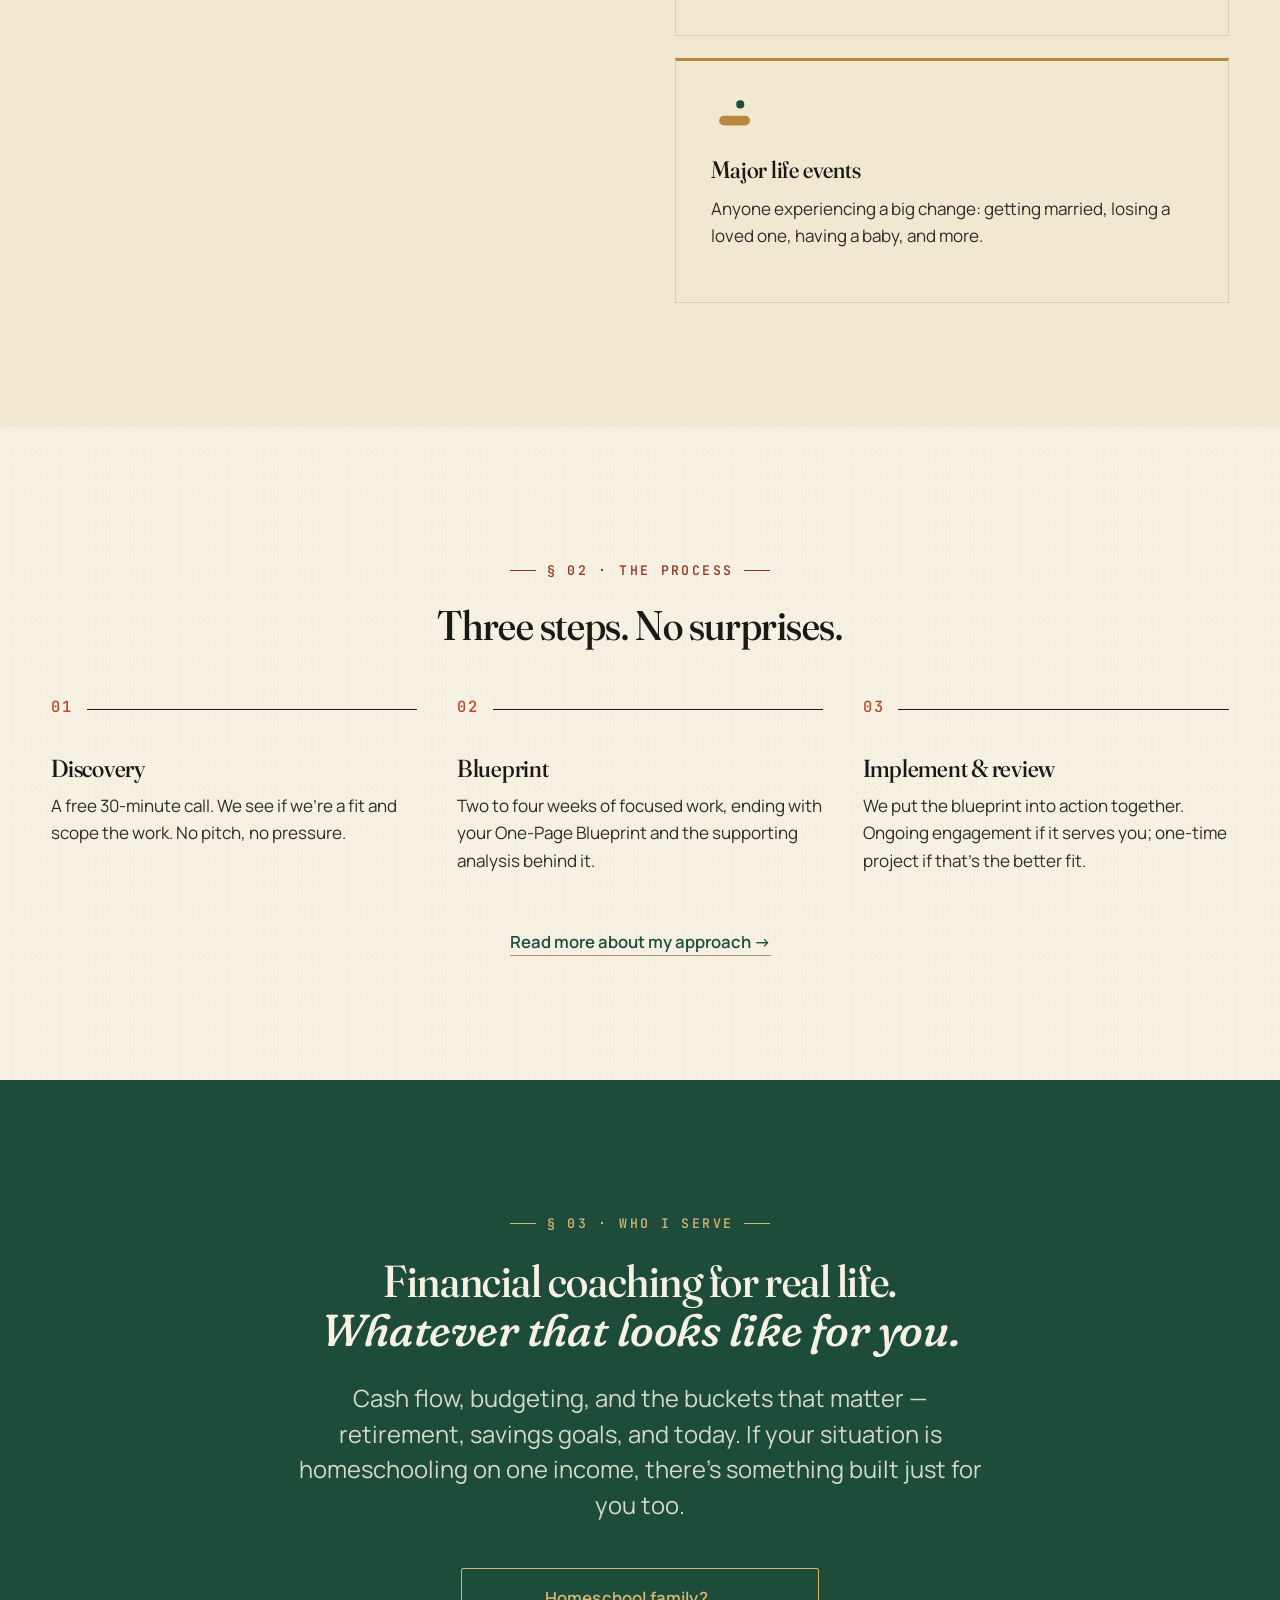
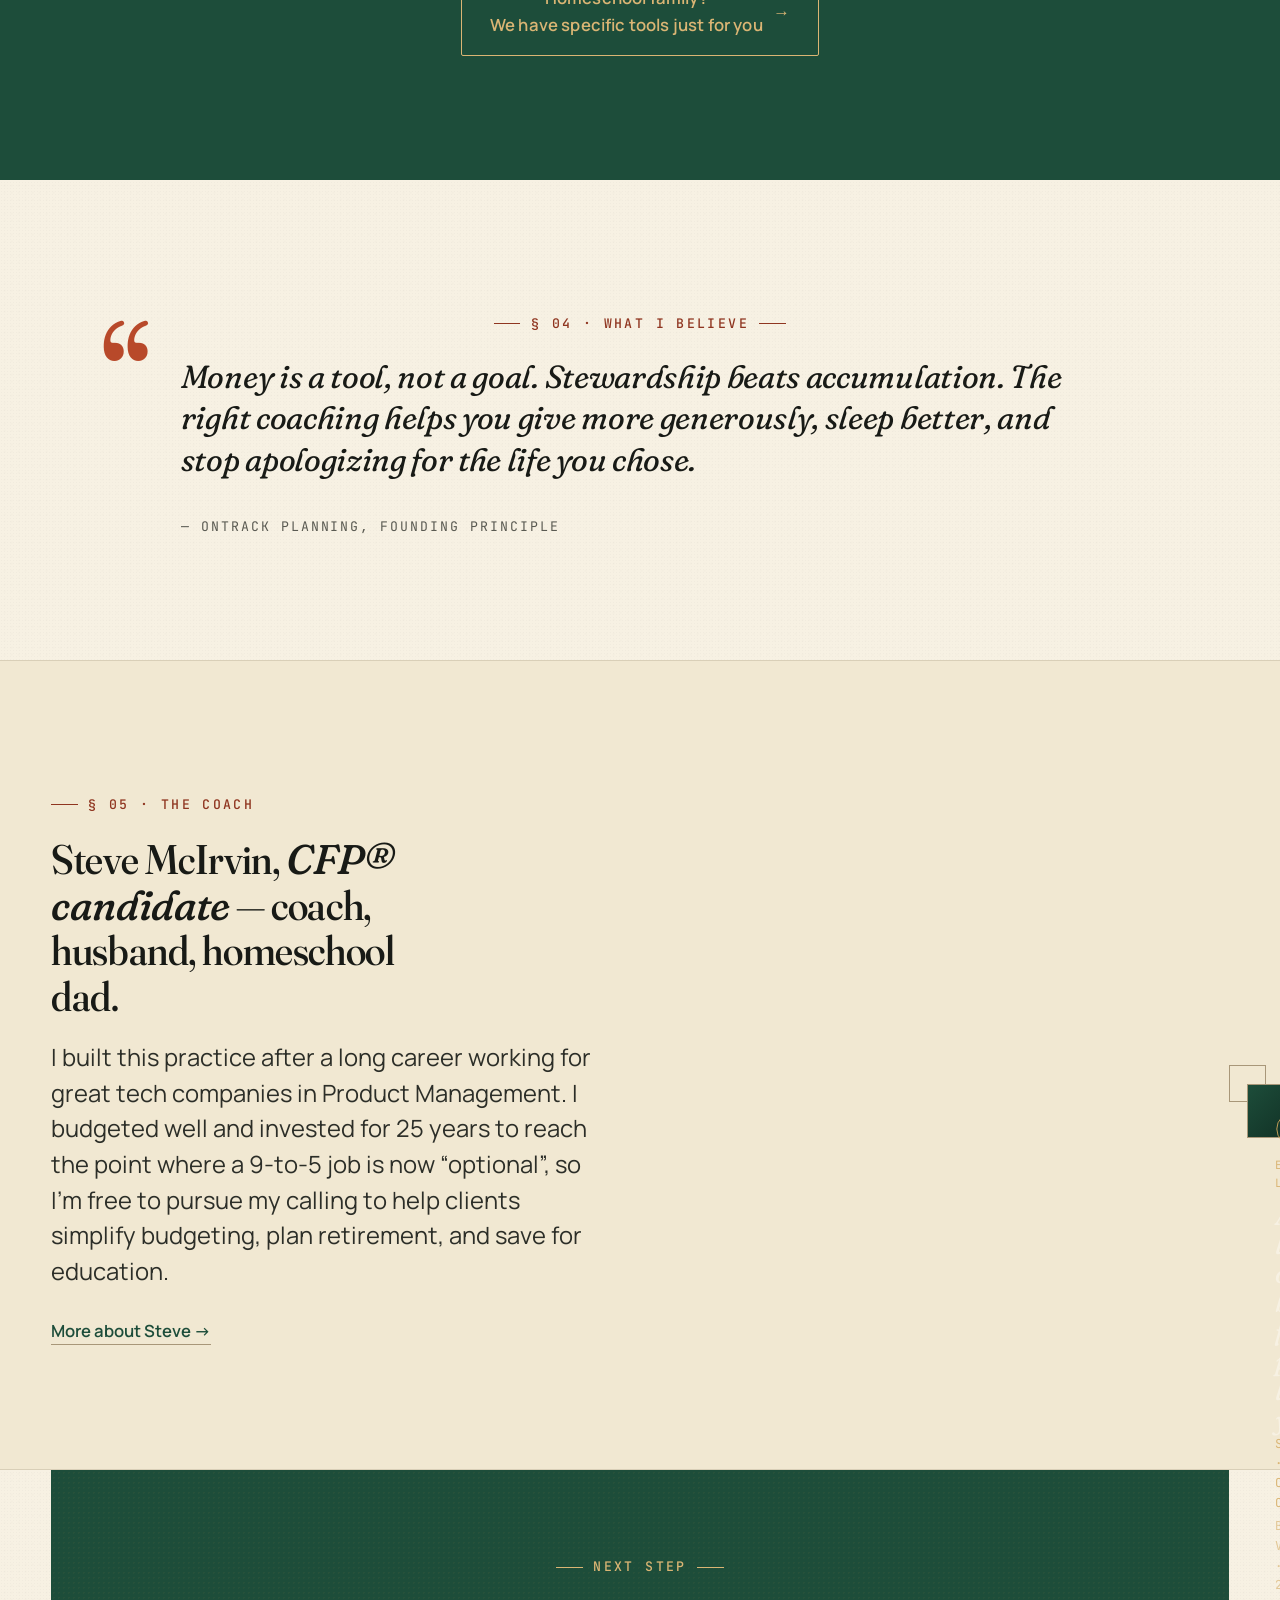
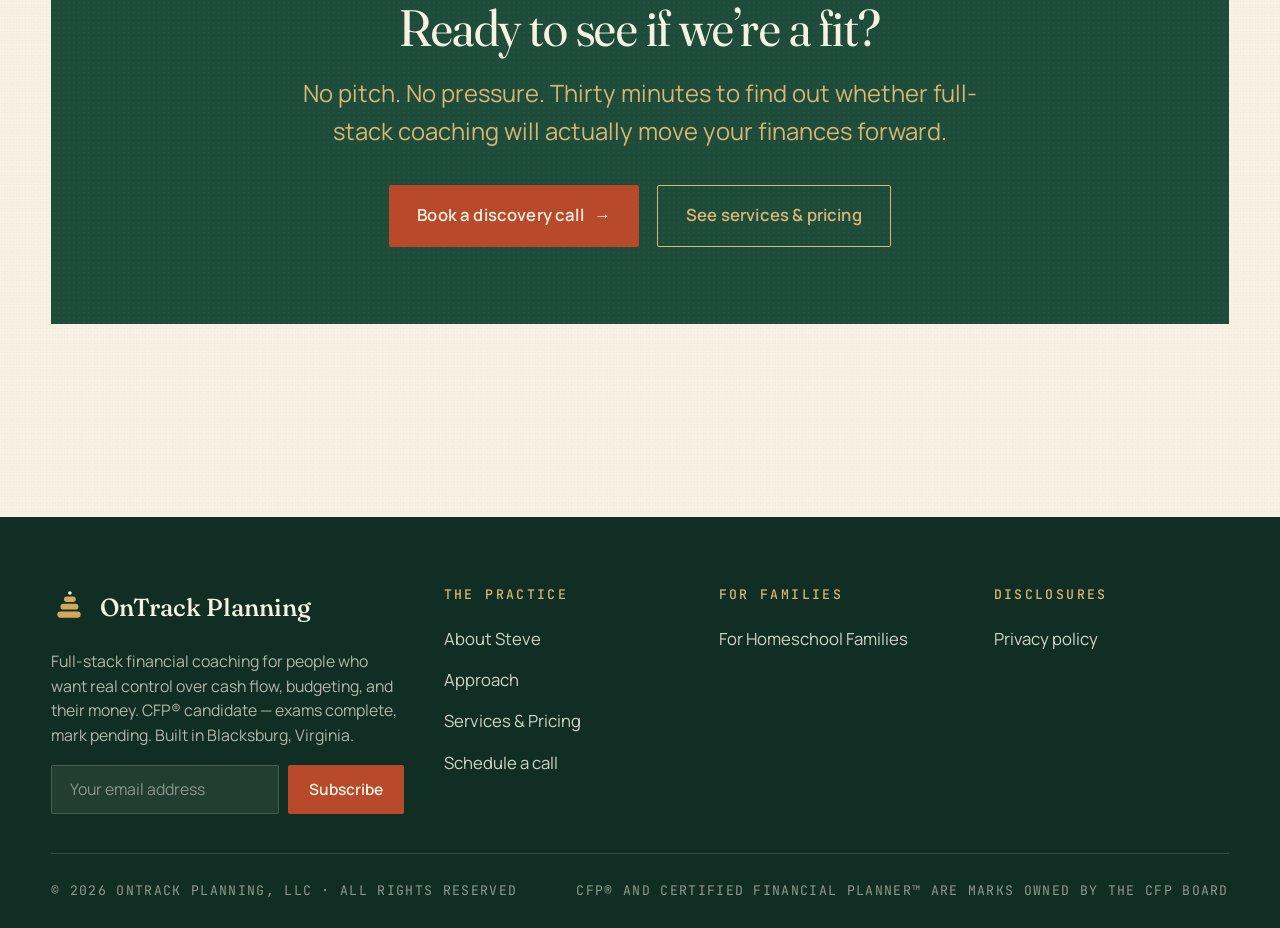
==== commit 4eeab4d2: "Sync content from otp-source@c04b569acb38f6f2239e5ceca6c63e5a975f3d8c" ====
--- a/index.html
+++ b/index.html
@@ -28,16 +28,16 @@
 </svg>
 </a>
 <ul class="nav-links" id="navLinks">
-<li><a class="active" data-page="index" href="index.html">Home</a></li>
-<li><a data-page="about" href="about.html">About</a></li>
-<li><a data-page="approach" href="approach.html">Approach</a></li>
-<li><a data-page="services" href="services.html">Services</a></li>
-<li><a data-page="homeschool-families" href="homeschool-families.html">For Homeschool Families</a></li>
-<li><a data-page="contact" href="contact.html">Contact</a></li>
+<li><a href="index.html" data-page="index" class="active">Home</a></li>
+<li><a href="about.html" data-page="about">About</a></li>
+<li><a href="approach.html" data-page="approach">Approach</a></li>
+<li><a href="services.html" data-page="services">Services</a></li>
+<li><a href="homeschool-families.html" data-page="homeschool-families">For Homeschool Families</a></li>
+<li><a href="contact.html" data-page="contact">Contact</a></li>
 </ul>
 <a class="nav-cta" href="contact.html">Book a discovery call →</a>
 <button aria-label="Toggle menu" class="nav-toggle" onclick="document.getElementById('navLinks').classList.toggle('open')">
-<svg fill="none" height="24" stroke="currentColor" stroke-width="2" viewbox="0 0 24 24" width="24"><path d="M4 6h16M4 12h16M4 18h16"></path></svg>
+<svg fill="none" height="24" stroke="currentColor" stroke-width="2" viewBox="0 0 24 24" width="24"><path d="M4 6h16M4 12h16M4 18h16"></path></svg>
 </button>
 </nav>
 </header>
@@ -235,8 +235,8 @@
 <div class="two-col" style="align-items: center;">
 <div>
 <div class="eyebrow" data-key="home.s05.eyebrow-01">§ 05 · The coach</div>
-<h2 data-key="home.s05.h2-01" style="max-width: 14ch;">Steve, <span class="serif-italic">CFP® candidate</span> — coach, husband, homeschool dad.</h2>
-<p class="lead" data-key="home.s05.lead-01">I built this practice because my own family kept running into the same problem: every financial professional I talked to either didn’t understand our situation, or assumed a second income was just a matter of time. Neither was useful.</p>
+<h2 data-key="home.s05.h2-01" style="max-width: 14ch;">Steve McIrvin, <span class="serif-italic">CFP® candidate</span> — coach, husband, homeschool dad.</h2>
+<p class="lead" data-key="home.s05.lead-01">I built this practice after a long career working for great tech companies in Product Management. I budgeted well and invested for 25 years to reach the point where a 9-to-5 job is now “optional”, so I'm free to pursue my calling to help clients simplify budgeting, plan retirement, and save for education.</p>
 <a class="text-link" data-key="home.s05.link-01" href="about.html">More about Steve →</a>
 </div>
 <div style="position: relative; aspect-ratio: 4 / 5; max-width: 380px; margin-left: auto;">
@@ -285,11 +285,11 @@
 <div class="footer-grid">
 <div class="footer-col">
 <div class="footer-brand">
-<svg fill="none" height="36" viewbox="0 0 80 80" width="36">
-<rect fill="#d4a85c" height="14" rx="7" width="52" x="14" y="52"></rect>
-<rect fill="#d4a85c" height="13" rx="6.5" width="40" x="21" y="35"></rect>
-<rect fill="#d4a85c" height="12" rx="6" width="26" x="29" y="19"></rect>
-<circle cx="42" cy="11" fill="#f7f1e3" r="4"></circle>
+<svg width="36" height="36" viewBox="0 0 80 80" fill="none">
+<rect x="14" y="52" width="52" height="14" rx="7" fill="#d4a85c"/>
+<rect x="21" y="35" width="40" height="13" rx="6.5" fill="#d4a85c"/>
+<rect x="29" y="19" width="26" height="12" rx="6" fill="#d4a85c"/>
+<circle cx="42" cy="11" r="4" fill="#f7f1e3"/>
 </svg>
 <div class="footer-brand-name">OnTrack Planning</div>
 </div>
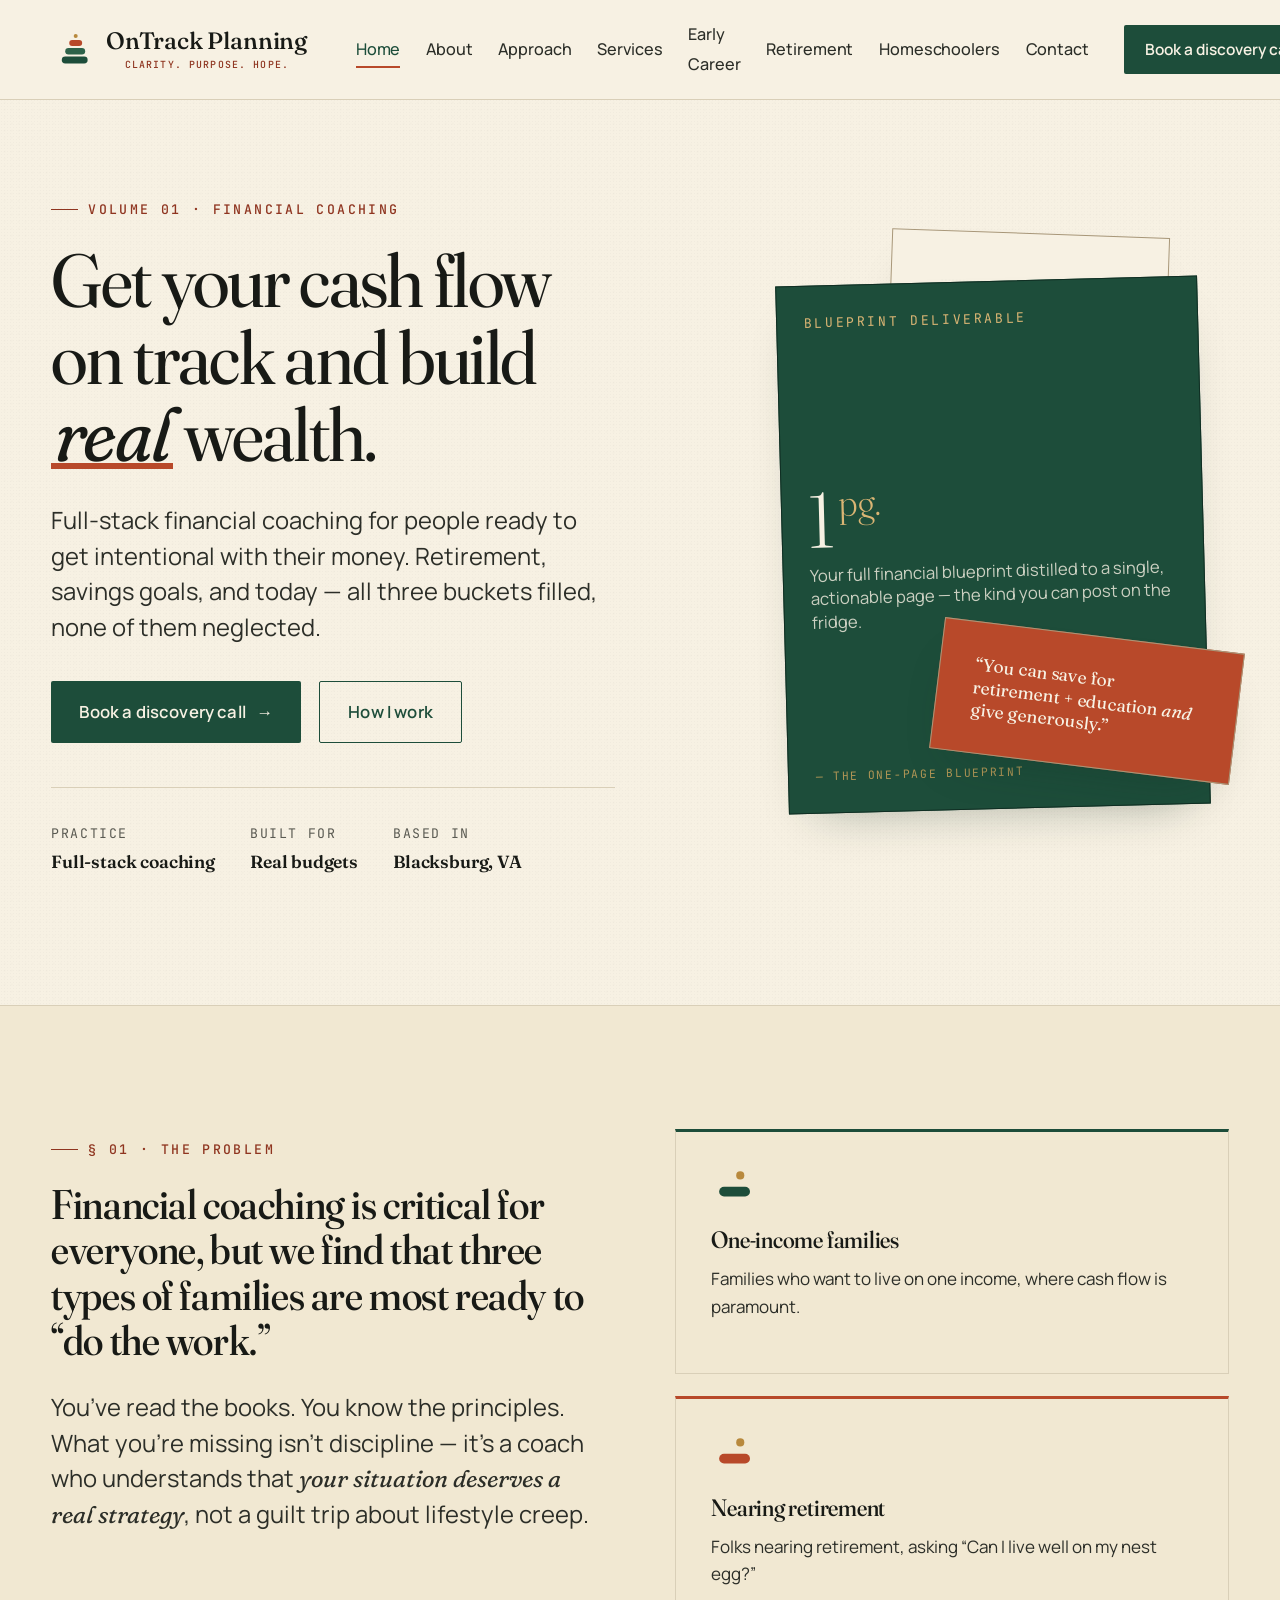
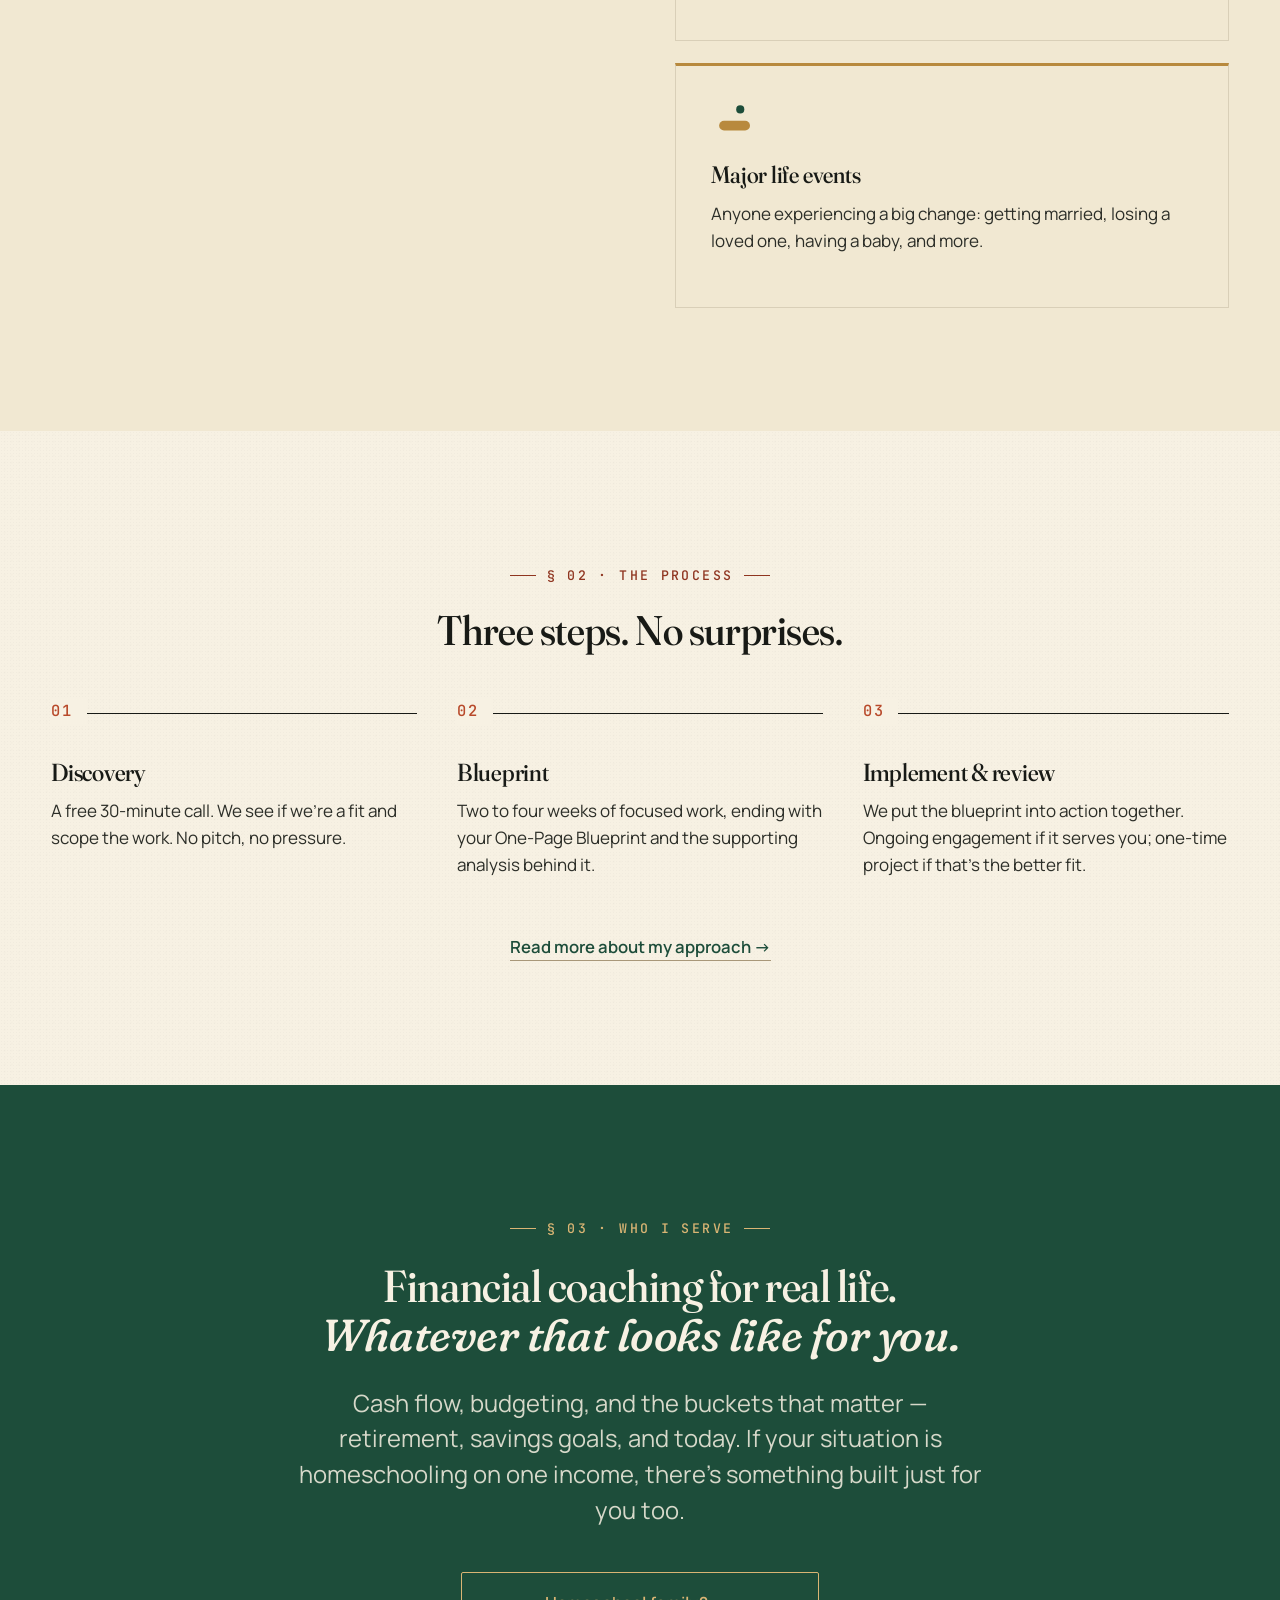
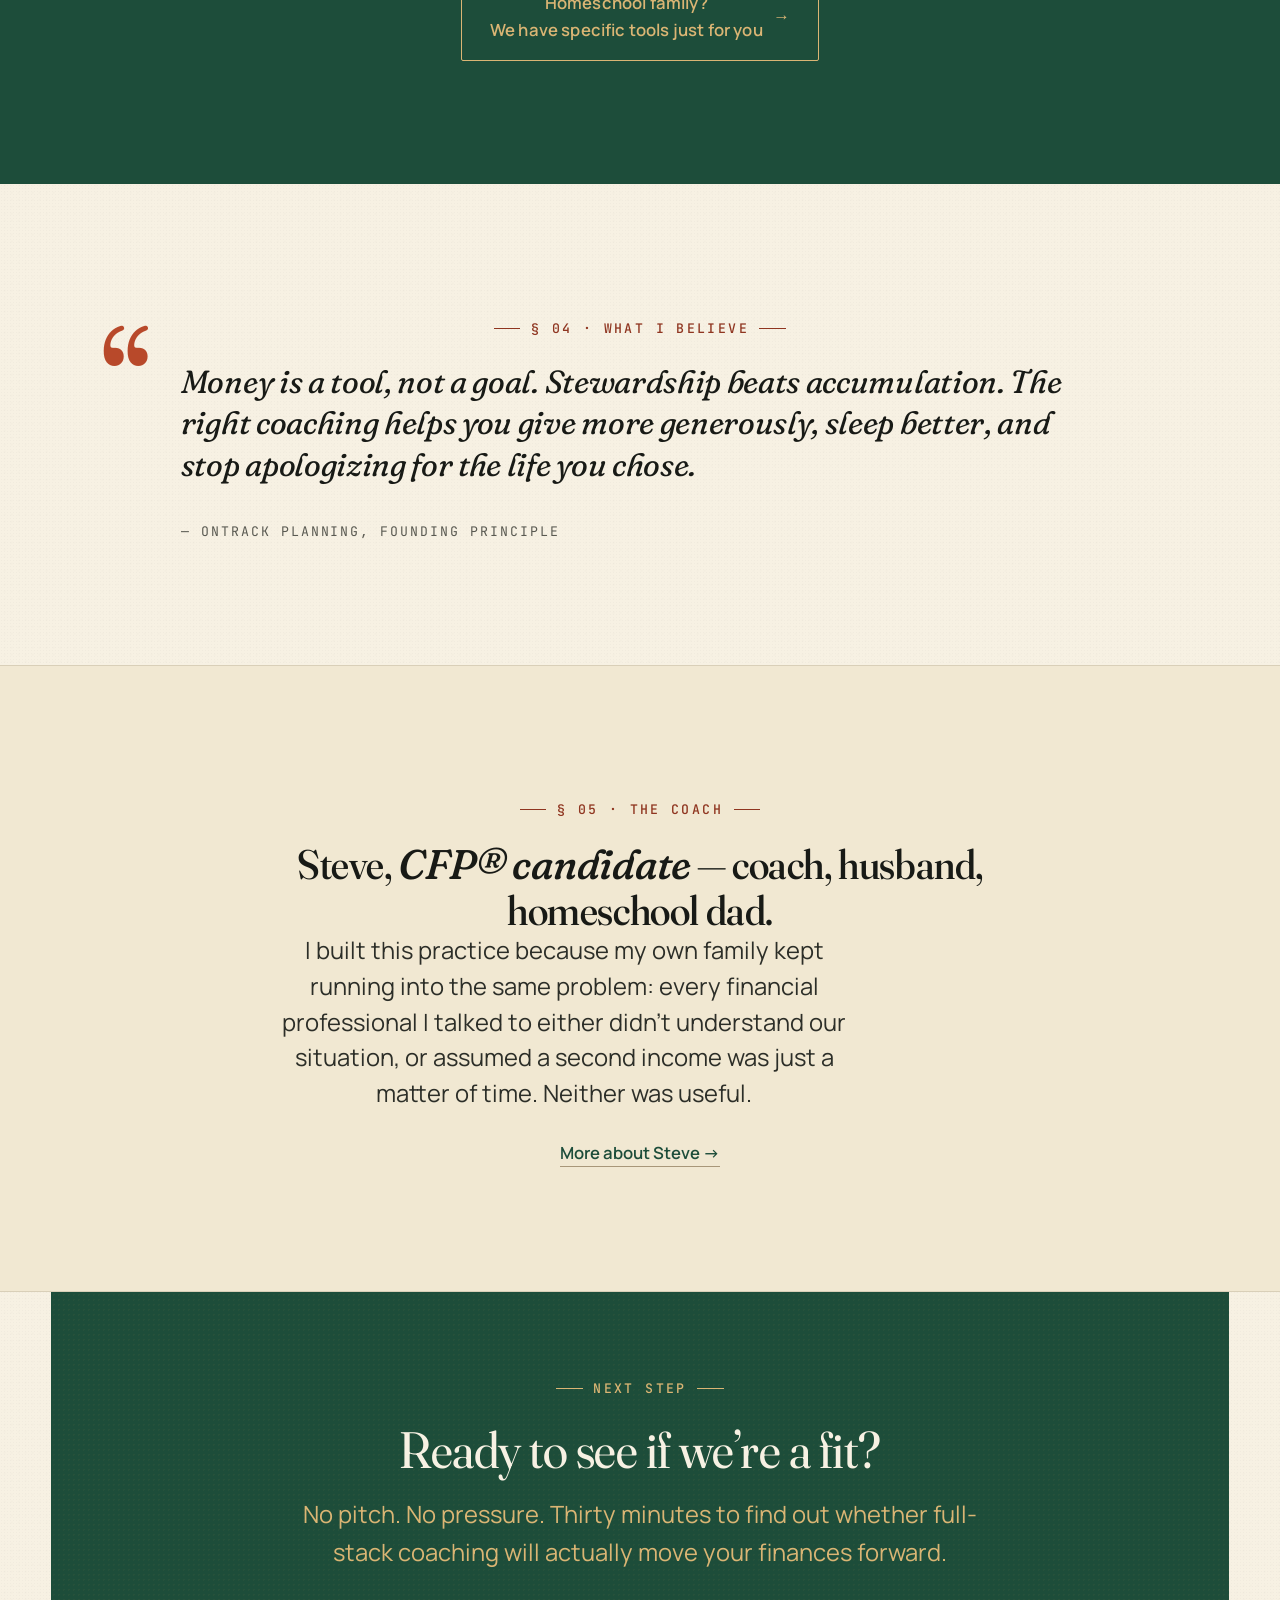
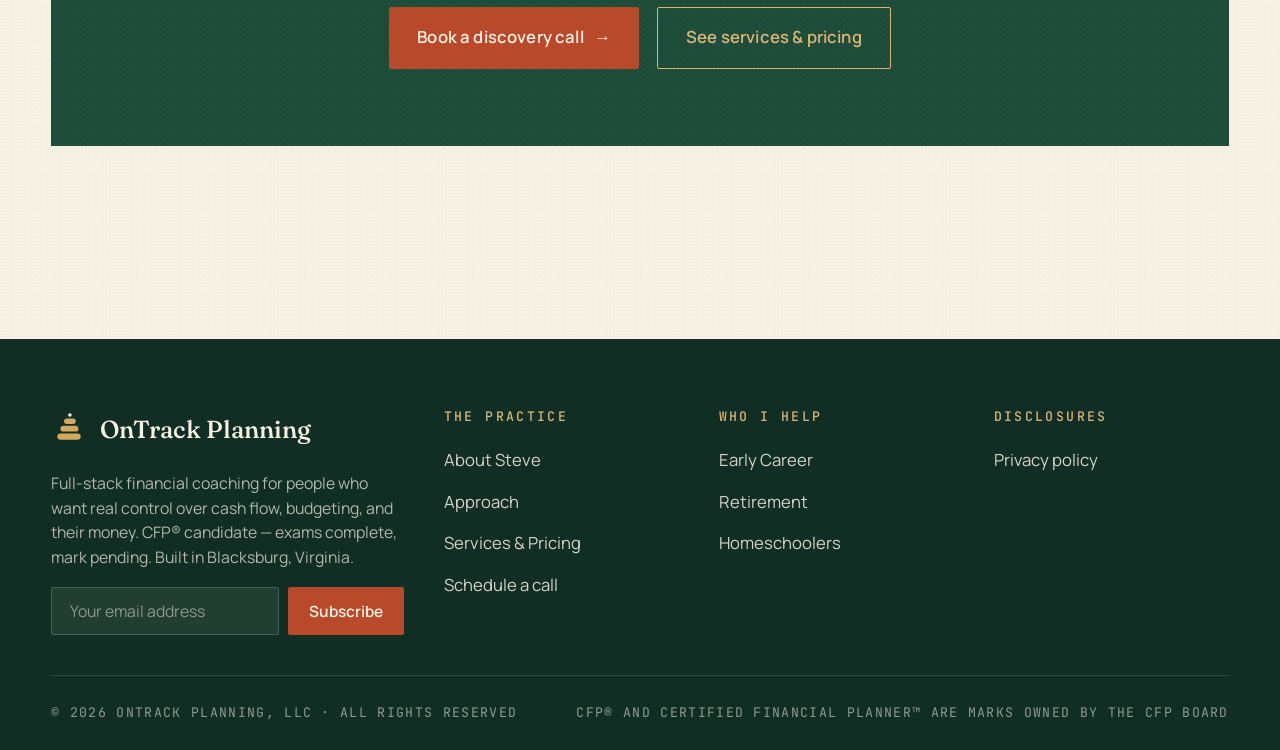
==== commit 67a7e3f1: "add two new pages" ====
--- a/index.html
+++ b/index.html
@@ -32,7 +32,9 @@
 <li><a href="about.html" data-page="about">About</a></li>
 <li><a href="approach.html" data-page="approach">Approach</a></li>
 <li><a href="services.html" data-page="services">Services</a></li>
-<li><a href="homeschool-families.html" data-page="homeschool-families">For Homeschool Families</a></li>
+<li><a href="early-career.html" data-page="early-career">Early Career</a></li>
+<li><a href="retirement.html" data-page="retirement">Retirement</a></li>
+<li><a href="homeschool-families.html" data-page="homeschool-families">Homeschoolers</a></li>
 <li><a href="contact.html" data-page="contact">Contact</a></li>
 </ul>
 <a class="nav-cta" href="contact.html">Book a discovery call →</a>
@@ -232,36 +234,11 @@
 <!-- ===== ABOUT SNAPSHOT ===== -->
 <section style="background: var(--paper-warm); border-top: 1px solid var(--rule); border-bottom: 1px solid var(--rule);">
 <div class="wrap">
-<div class="two-col" style="align-items: center;">
-<div>
-<div class="eyebrow" data-key="home.s05.eyebrow-01">§ 05 · The coach</div>
-<h2 data-key="home.s05.h2-01" style="max-width: 14ch;">Steve McIrvin, <span class="serif-italic">CFP® candidate</span> — coach, husband, homeschool dad.</h2>
-<p class="lead" data-key="home.s05.lead-01">I built this practice after a long career working for great tech companies in Product Management. I budgeted well and invested for 25 years to reach the point where a 9-to-5 job is now “optional”, so I'm free to pursue my calling to help clients simplify budgeting, plan retirement, and save for education.</p>
+<div style="max-width: 42rem; margin: 0 auto; text-align: center;">
+<div class="eyebrow center" data-key="home.s05.eyebrow-01">§ 05 · The coach</div>
+<h2 data-key="home.s05.h2-01" style="margin: 0 auto;">Steve, <span class="serif-italic">CFP® candidate</span> — coach, husband, homeschool dad.</h2>
+<p class="lead" data-key="home.s05.lead-01">I built this practice because my own family kept running into the same problem: every financial professional I talked to either didn’t understand our situation, or assumed a second income was just a matter of time. Neither was useful.</p>
 <a class="text-link" data-key="home.s05.link-01" href="about.html">More about Steve →</a>
-</div>
-<div style="position: relative; aspect-ratio: 4 / 5; max-width: 380px; margin-left: auto;">
-<!-- Decorative bookplate / portrait frame -->
-<div style="position: absolute; inset: 0; background: var(--paper-warm); border: 1px solid var(--rule-strong); padding: 1rem;">
-<div style="position: absolute; inset: 1rem; border: 1px solid var(--rule-strong); padding: 1.5rem; display: flex; flex-direction: column; justify-content: space-between; background: linear-gradient(135deg, var(--forest) 0%, var(--forest-deep) 100%); color: var(--paper);">
-<div>
-<svg fill="none" height="36" viewbox="0 0 40 40" width="36">
-<circle cx="20" cy="20" r="18" stroke="#d4a85c" stroke-width="1"></circle>
-<text fill="#d4a85c" font-family="Fraunces" font-size="14" font-style="italic" text-anchor="middle" x="20" y="25">S</text>
-</svg>
-</div>
-<div>
-<div style="font-family: 'JetBrains Mono', monospace; font-size: 0.65rem; letter-spacing: 0.18em; text-transform: uppercase; color: var(--gold-soft); margin-bottom: 0.5rem;">Ex Libris</div>
-<div style="font-family: 'Fraunces', serif; font-size: 1.5rem; line-height: 1.1; font-style: italic; font-variation-settings: 'SOFT' 70;">
-                A library of blueprints for people like you.
-              </div>
-</div>
-<div style="font-family: 'JetBrains Mono', monospace; font-size: 0.7rem; letter-spacing: 0.15em; text-transform: uppercase; color: var(--gold-soft);">
-<div>Steve · CFP® Candidate</div>
-<div style="margin-top: 4px; opacity: 0.7;">Blacksburg, VA · 2026</div>
-</div>
-</div>
-</div>
-</div>
 </div>
 </div>
 </section>
@@ -309,9 +286,11 @@
 </ul>
 </div>
 <div class="footer-col">
-<h4>For Families</h4>
+<h4>Who I Help</h4>
 <ul>
-<li><a href="homeschool-families.html">For Homeschool Families</a></li>
+<li><a href="early-career.html">Early Career</a></li>
+<li><a href="retirement.html">Retirement</a></li>
+<li><a href="homeschool-families.html">Homeschoolers</a></li>
 <!-- <li><a href="resources.html">Workshops</a></li> -->
 <!-- <li><a href="resources.html">Articles archive</a></li> -->
 </ul>
--- a/style.css
+++ b/style.css
@@ -540,6 +540,7 @@
 
 @media (min-width: 760px) {
   .steps.three { grid-template-columns: repeat(3, 1fr); }
+  .steps.four  { grid-template-columns: repeat(4, 1fr); }
   .steps.five  { grid-template-columns: repeat(5, 1fr); }
 }
 
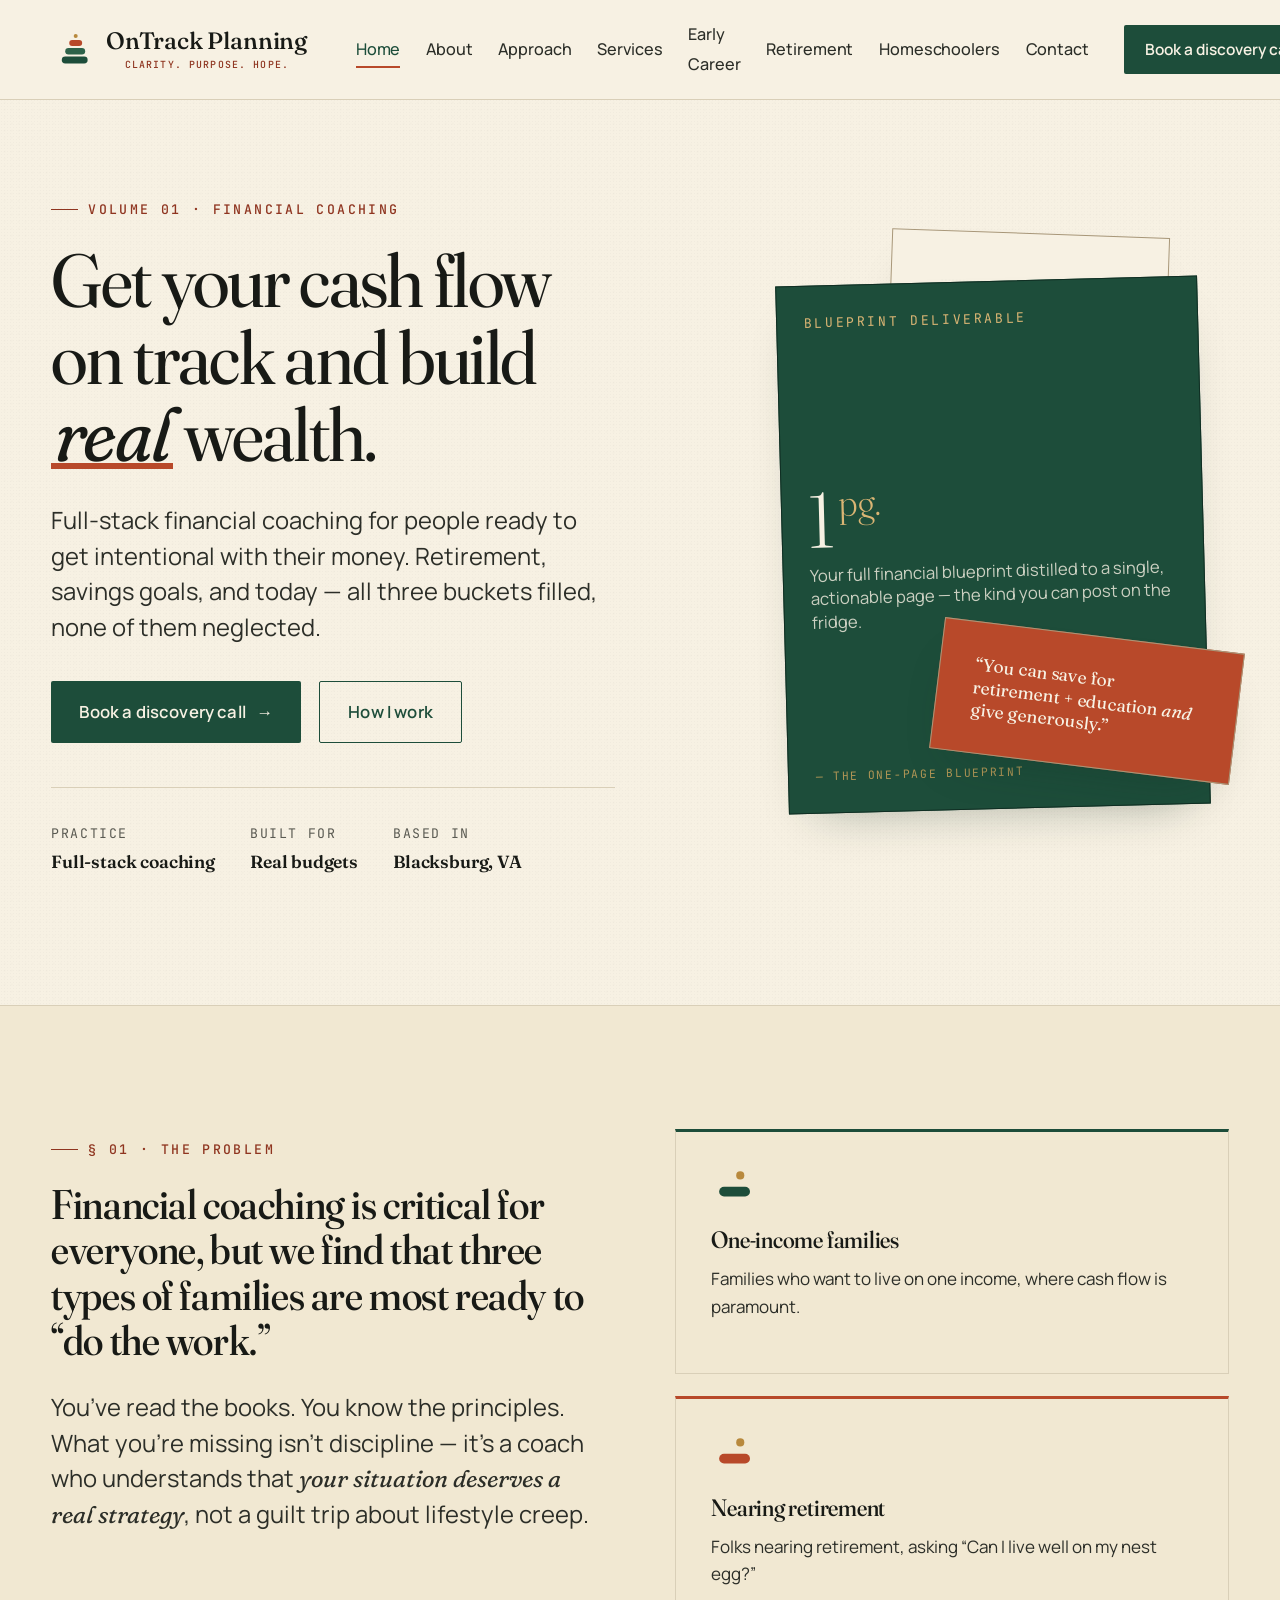
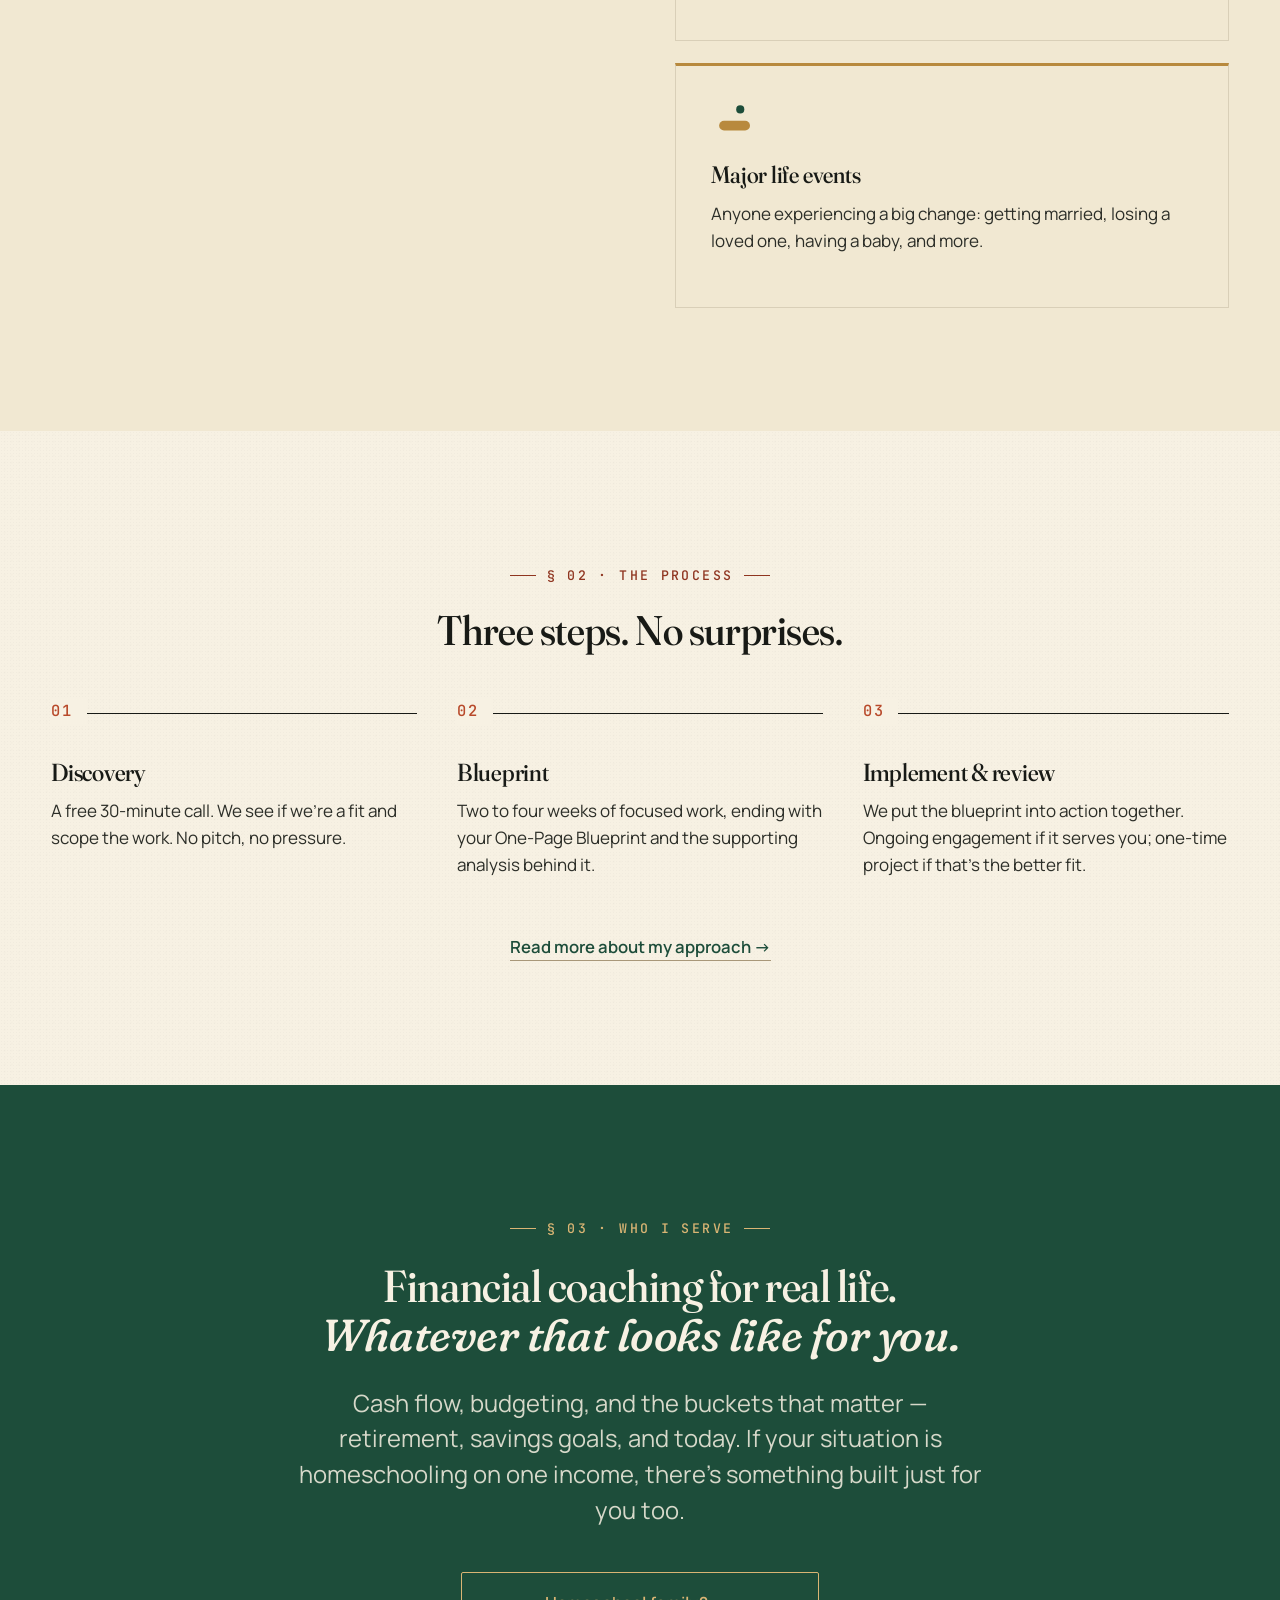
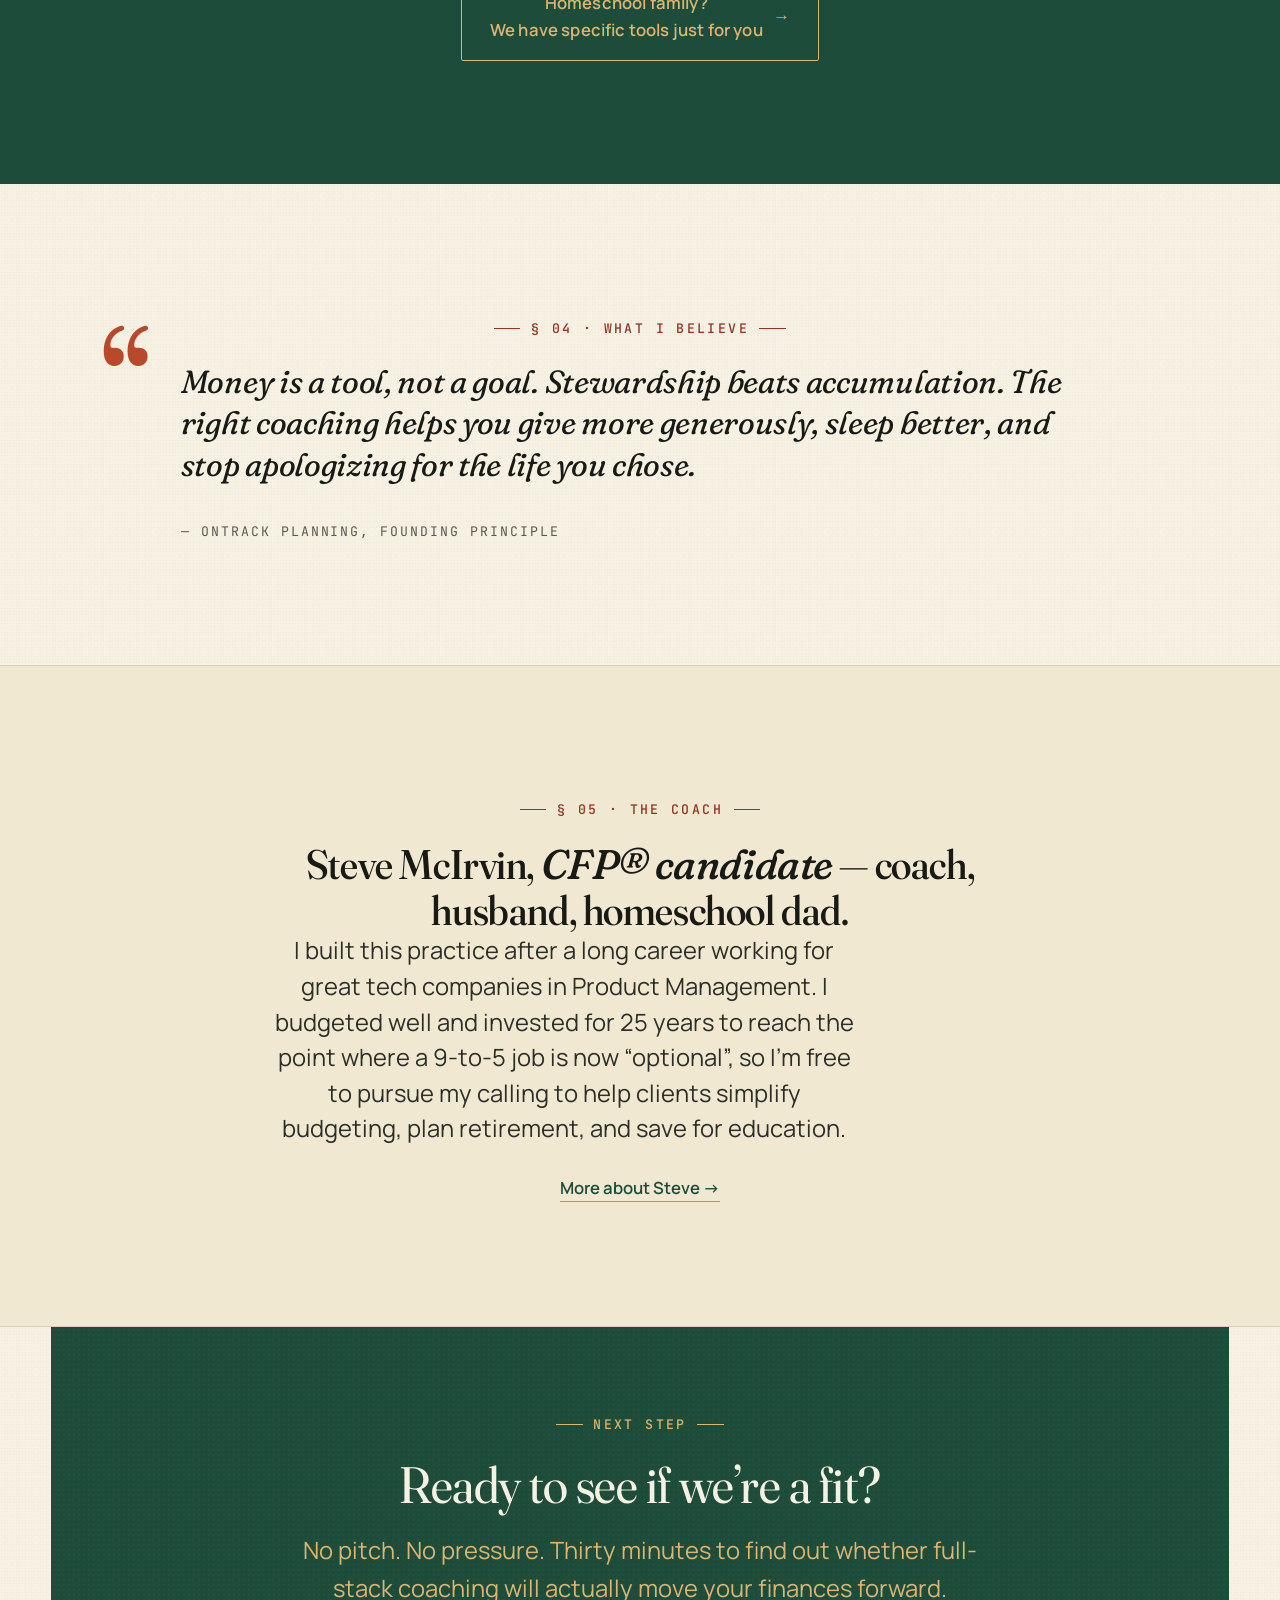
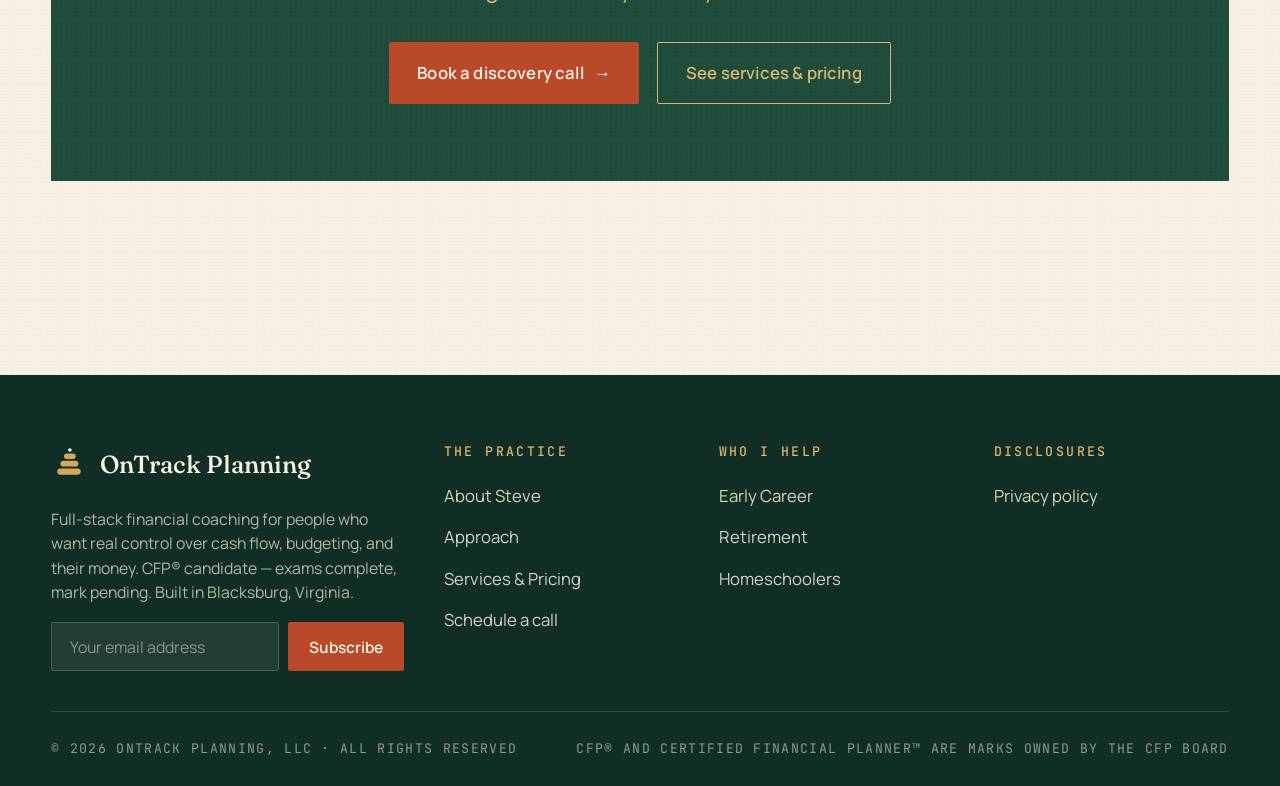
==== commit 0c6293f3: "finish homepage" ====
--- a/index.html
+++ b/index.html
@@ -236,8 +236,8 @@
 <div class="wrap">
 <div style="max-width: 42rem; margin: 0 auto; text-align: center;">
 <div class="eyebrow center" data-key="home.s05.eyebrow-01">§ 05 · The coach</div>
-<h2 data-key="home.s05.h2-01" style="margin: 0 auto;">Steve, <span class="serif-italic">CFP® candidate</span> — coach, husband, homeschool dad.</h2>
-<p class="lead" data-key="home.s05.lead-01">I built this practice because my own family kept running into the same problem: every financial professional I talked to either didn’t understand our situation, or assumed a second income was just a matter of time. Neither was useful.</p>
+<h2 data-key="home.s05.h2-01" style="margin: 0 auto;">Steve McIrvin, <span class="serif-italic">CFP® candidate</span> — coach, husband, homeschool dad.</h2>
+<p class="lead" data-key="home.s05.lead-01">I built this practice after a long career working for great tech companies in Product Management. I budgeted well and invested for 25 years to reach the point where a 9-to-5 job is now “optional”, so I'm free to pursue my calling to help clients simplify budgeting, plan retirement, and save for education.</p>
 <a class="text-link" data-key="home.s05.link-01" href="about.html">More about Steve →</a>
 </div>
 </div>
